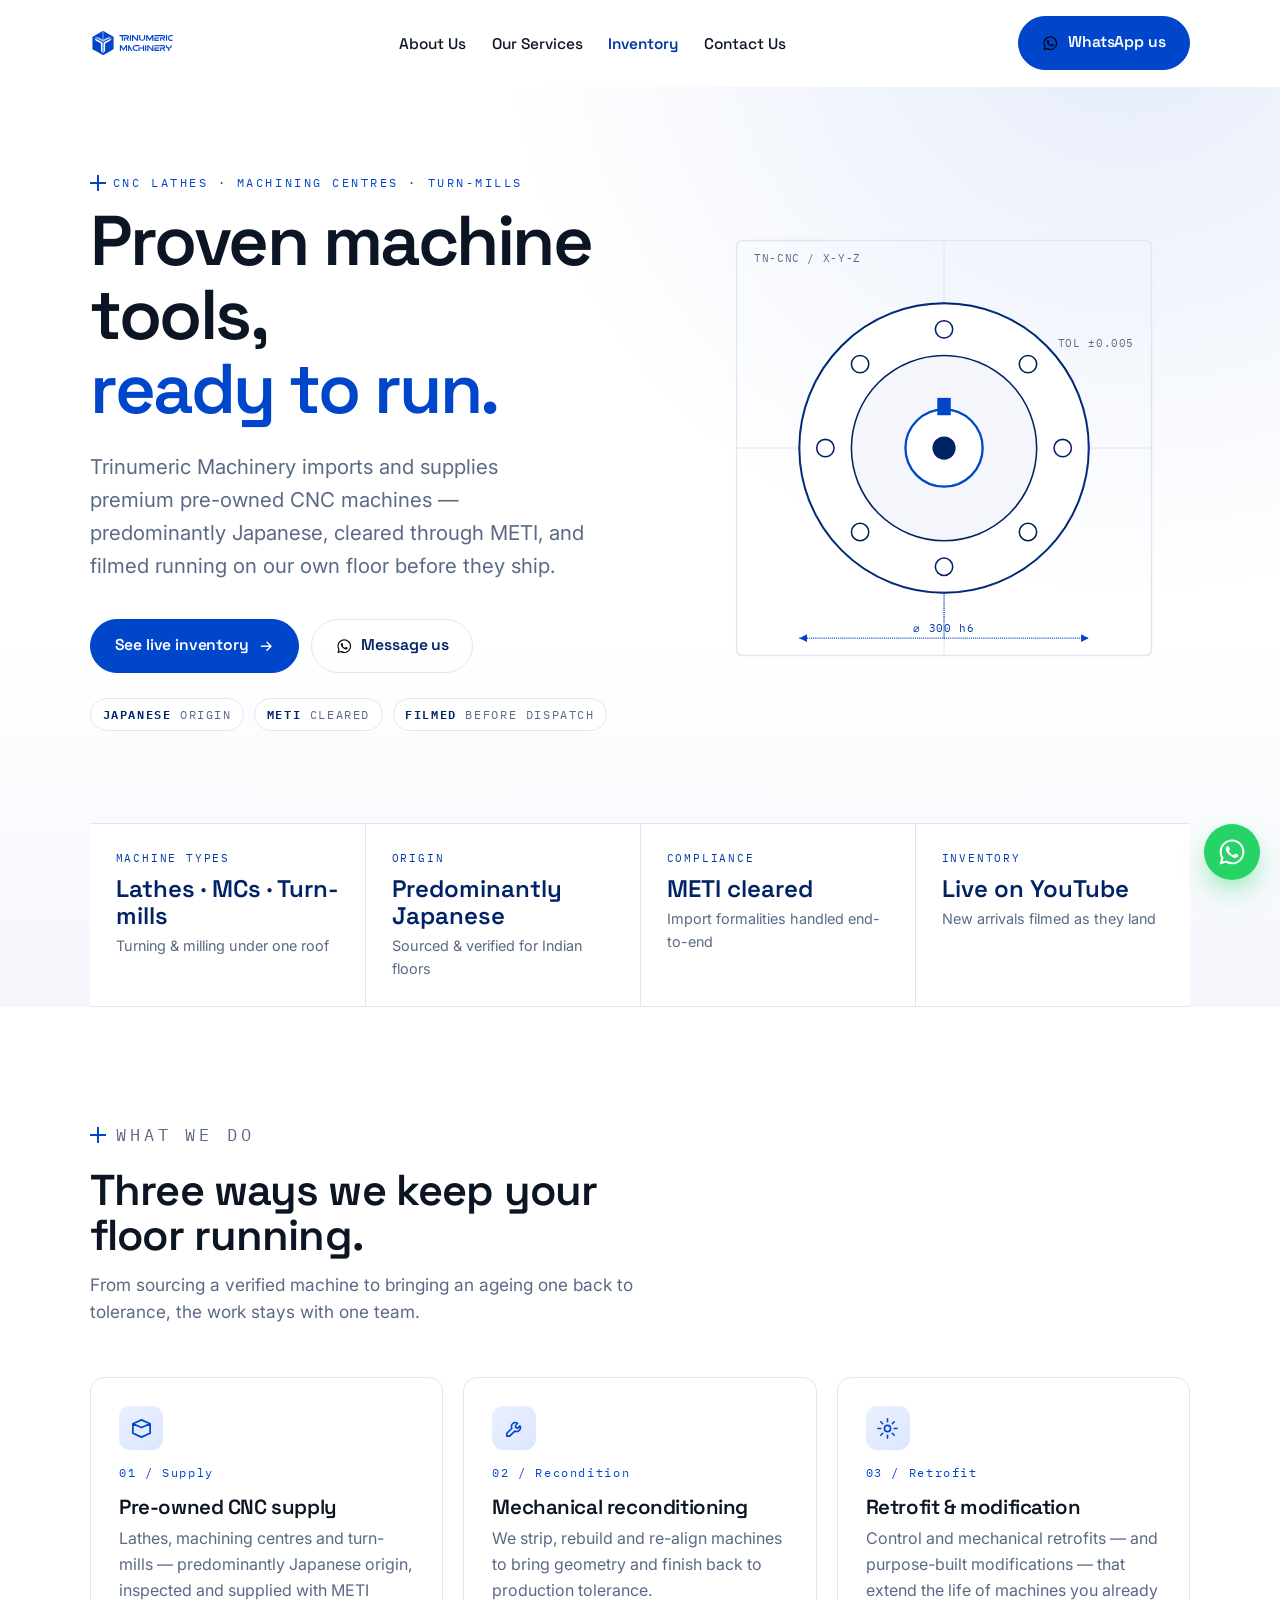
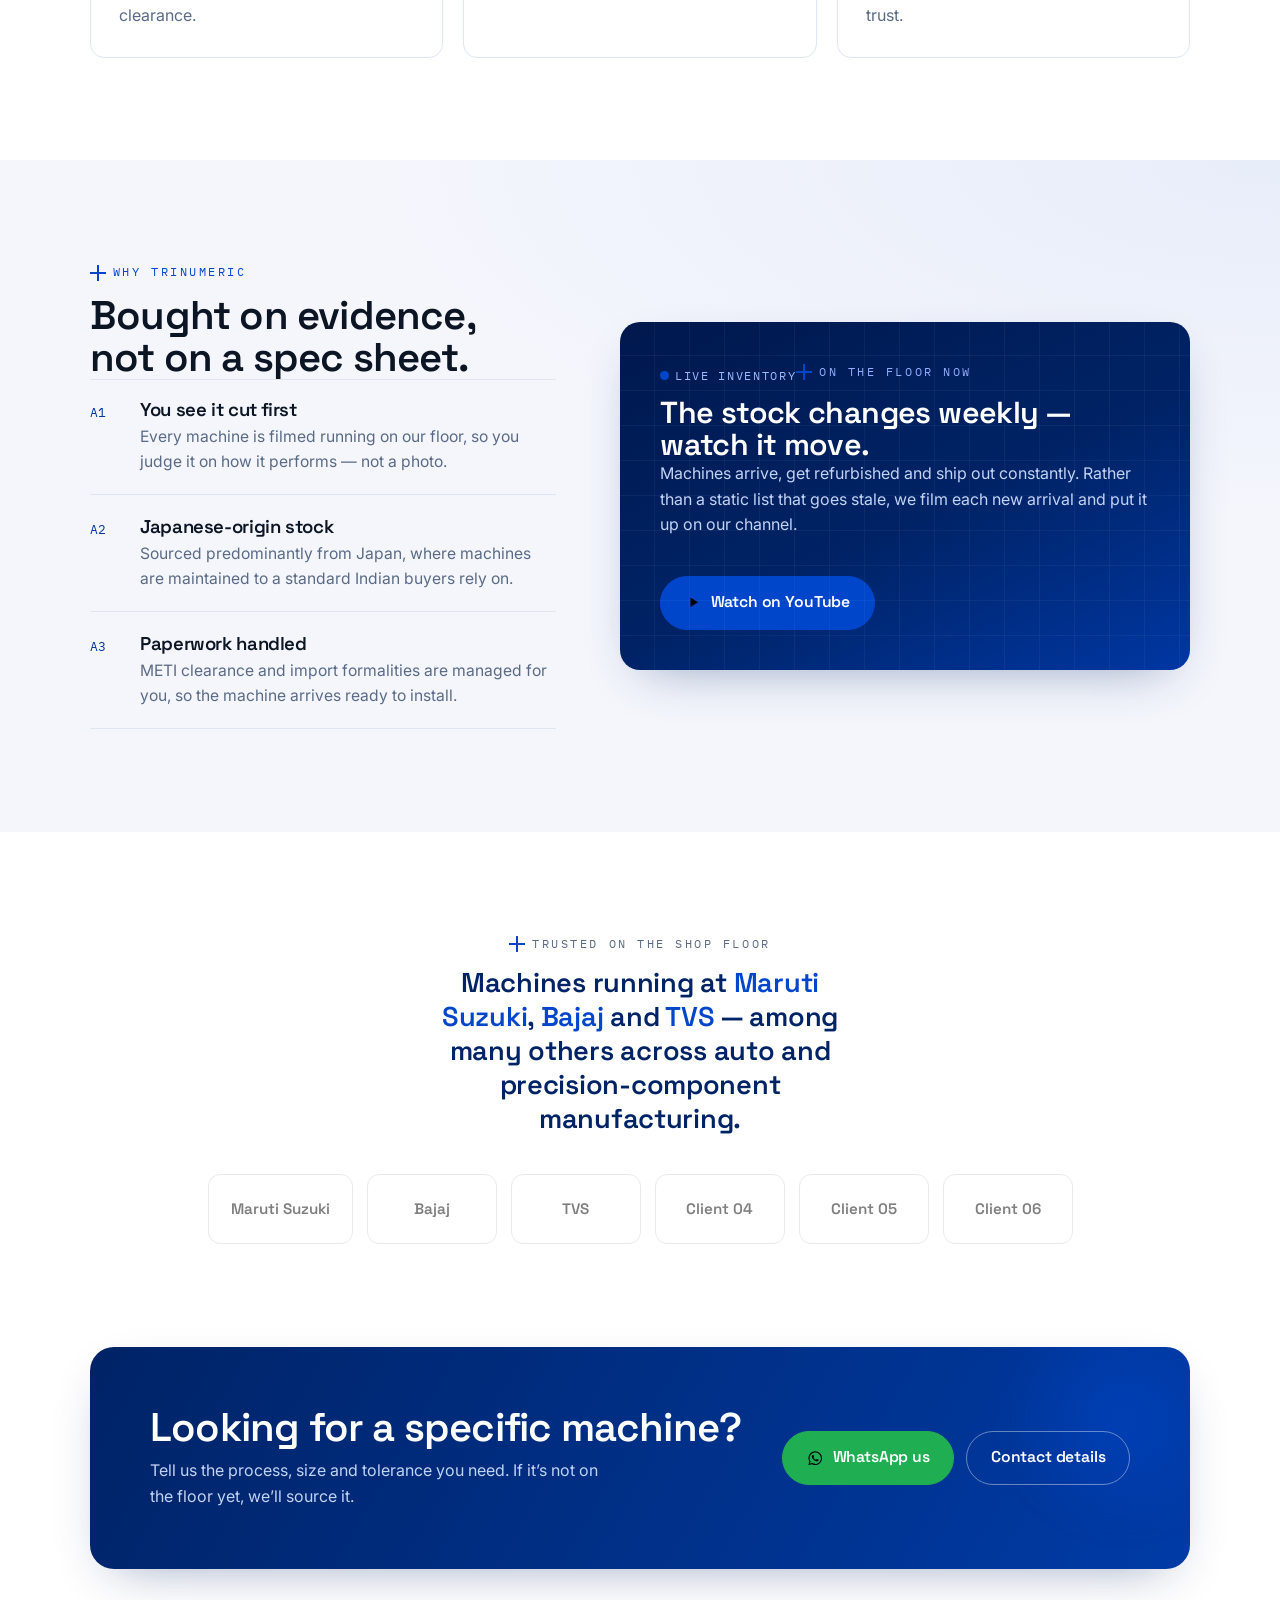
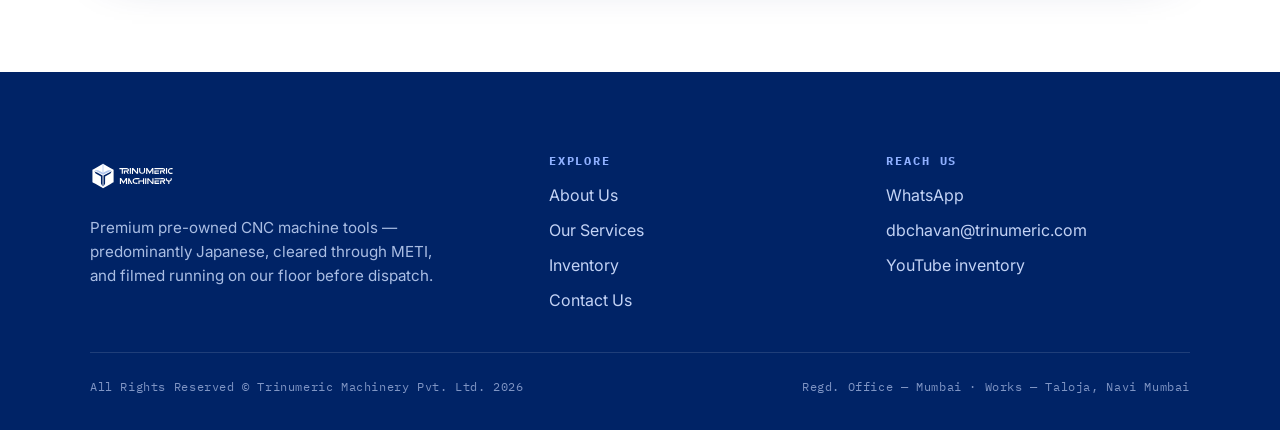
==== index.html @ ccecc2b8 "NEW" ====
<!DOCTYPE html><html lang="en"><head><meta charset="utf-8"><meta name="viewport" content="width=device-width,initial-scale=1"><title>Trinumeric Machinery — Premium Pre-Owned CNC Machines</title><meta name="description" content="Trinumeric Machinery imports and supplies premium pre-owned CNC lathes, machining centres and turn-mills, predominantly Japanese and METI-cleared."><link rel="preconnect" href="https://fonts.googleapis.com"><link rel="preconnect" href="https://fonts.gstatic.com" crossorigin><link href="https://fonts.googleapis.com/css2?family=Space+Grotesk:wght@400;500;600;700&family=Inter:wght@400;500;600&family=IBM+Plex+Mono:wght@400;500&display=swap" rel="stylesheet"><link rel="icon" type="image/png" sizes="32x32" href="images/favicon-32x32.png"><style>
:root{
  --navy:#002366; --blue:#0046CB; --blue-2:#2a6bff;
  --orange:#0046CB; --orange-ink:#0037a3;
  --ink:#0c1524; --steel:#5a6a86; --line:#dfe5f2;
  --paper:#f4f6fc; --paper-2:#eef2fb; --white:#ffffff;
  --shadow:0 18px 50px -24px rgba(0,35,102,.45);
  --shadow-sm:0 8px 24px -14px rgba(0,35,102,.4);
  --r:14px; --maxw:1180px;
  --mono:"IBM Plex Mono",ui-monospace,SFMono-Regular,Menlo,monospace;
  --disp:"Space Grotesk",system-ui,sans-serif;
  --body:"Inter",system-ui,-apple-system,Segoe UI,Roboto,sans-serif;
}
*{box-sizing:border-box}
html{scroll-behavior:smooth}
body{
  margin:0;font-family:var(--body);color:var(--ink);background:var(--white);
  line-height:1.6;-webkit-font-smoothing:antialiased;overflow-x:hidden;
}
a{color:var(--blue);text-decoration:none}
img{max-width:100%;display:block}
h1,h2,h3{font-family:var(--disp);font-weight:600;letter-spacing:-.02em;line-height:1.05;margin:0}
p{margin:0 0 1em}
.wrap{max-width:var(--maxw);margin:0 auto;padding:0 clamp(18px,4vw,40px)}
.section{padding:clamp(56px,8vw,104px) 0}
.section--paper{background:
   radial-gradient(120% 90% at 100% 0,rgba(0,70,203,.05),transparent 60%),var(--paper)}

/* ---- readout eyebrow ---- */
.eyebrow{
  font-family:var(--mono);font-size:.72rem;letter-spacing:.22em;text-transform:uppercase;
  color:var(--blue);display:inline-flex;align-items:center;gap:.6em;margin:0 0 1.1em
}
.eyebrow::before{
  content:"";width:16px;height:16px;flex:none;
  background:
    linear-gradient(var(--orange),var(--orange)) center/100% 2px no-repeat,
    linear-gradient(var(--orange),var(--orange)) center/2px 100% no-repeat;
  transform:rotate(0deg)
}
.eyebrow.gap{color:var(--steel)}

/* ---- buttons ---- */
.btn{
  --bg:var(--navy);--fg:#fff;
  font-family:var(--disp);font-weight:600;font-size:.98rem;letter-spacing:-.01em;
  display:inline-flex;align-items:center;gap:.6em;padding:.85em 1.5em;border-radius:999px;
  background:var(--bg);color:var(--fg);border:1.5px solid var(--bg);cursor:pointer;
  transition:transform .18s ease,background .18s ease,border-color .18s,color .18s,box-shadow .18s;
}
.btn svg{width:1.05em;height:1.05em}
.btn:hover{transform:translateY(-2px);background:var(--blue);border-color:var(--blue);box-shadow:var(--shadow-sm)}
.btn--orange{--bg:var(--orange)}
.btn--orange:hover{background:var(--orange-ink);border-color:var(--orange-ink)}
.btn--ghost{background:transparent;color:var(--navy);border-color:var(--line)}
.btn--ghost:hover{background:transparent;color:var(--blue);border-color:var(--blue);box-shadow:none}
.btn--wa{--bg:#1faf52}
.btn--wa:hover{background:#178e42;border-color:#178e42}

/* ---- top nav ---- */
.nav{position:sticky;top:0;z-index:60;background:rgba(255,255,255,.82);
  backdrop-filter:saturate(1.4) blur(12px);border-bottom:1px solid transparent;transition:border-color .2s,box-shadow .2s}
.nav.scrolled{border-color:var(--line);box-shadow:0 6px 24px -20px rgba(0,35,102,.6)}
.nav-inner{display:flex;align-items:center;justify-content:space-between;height:86px}
.brand{display:flex;align-items:center;gap:.6em;color:var(--navy)}
.brand img{height:48px;width:auto}
.brand-fallback{font-family:var(--disp);font-weight:700;font-size:1.6rem;letter-spacing:-.03em;color:var(--navy);display:flex;align-items:center;gap:.55em}
.brand-fallback b{color:var(--blue)}
.brand-fallback .tick{width:15px;height:15px;border:2.5px solid var(--orange);border-radius:3px;display:inline-block;transform:rotate(45deg)}
.nav-links{display:flex;align-items:center;gap:clamp(14px,2vw,30px);list-style:none;margin:0;padding:0}
.nav-links a{font-family:var(--disp);font-weight:500;font-size:.96rem;color:var(--ink);padding:.3em 0;position:relative}
.nav-links a::after{content:"";position:absolute;left:0;right:100%;bottom:-2px;height:2px;background:var(--blue);transition:right .22s ease}
.nav-links a:hover::after,.nav-links a.active::after{right:0}
.nav-links a.active{color:var(--blue)}
.nav-links a.inv{color:var(--orange-ink);font-weight:600}
.nav-links a.inv::after{background:var(--orange)}
.nav-links a.inv.active{color:var(--orange-ink)}
.nav-cta{margin-left:8px}
.nav-toggle{display:none;background:none;border:0;cursor:pointer;padding:8px;color:var(--navy)}
.nav-toggle svg{width:26px;height:26px}

/* mobile menu */
.mmenu{position:fixed;inset:0;z-index:70;background:linear-gradient(160deg,#00184d,#002366 60%,#001a52);
  color:#fff;display:flex;flex-direction:column;padding:26px clamp(20px,6vw,42px);
  transform:translateY(-100%);transition:transform .38s cubic-bezier(.5,0,.2,1);visibility:hidden}
.mmenu.open{transform:none;visibility:visible}
.mmenu-top{display:flex;justify-content:space-between;align-items:center}
.mmenu-close{background:none;border:0;color:#fff;cursor:pointer;padding:8px}
.mmenu-close svg{width:28px;height:28px}
.mmenu nav{display:flex;flex-direction:column;gap:6px;margin-top:8vh}
.mmenu nav a{font-family:var(--disp);font-weight:600;font-size:clamp(1.8rem,7vw,2.6rem);color:#fff;
  padding:.25em 0;border-bottom:1px solid rgba(255,255,255,.12);letter-spacing:-.02em}
.mmenu nav a.inv{color:#7fa6ff}
.mmenu-foot{margin-top:auto;font-family:var(--mono);font-size:.8rem;color:#9db0d8;letter-spacing:.04em}
.mmenu-foot a{color:#cfe0ff}

/* ---- hero ---- */
.hero{position:relative;background:
   radial-gradient(90% 120% at 88% -10%,rgba(0,70,203,.10),transparent 55%),
   linear-gradient(180deg,#fff, #fff 60%, var(--paper));overflow:hidden}
.hero-grid{display:grid;grid-template-columns:1.05fr .95fr;gap:clamp(28px,5vw,64px);
  align-items:center;padding:clamp(46px,7vw,86px) 0 clamp(52px,8vw,92px)}
.hero h1{font-size:clamp(2.5rem,6.2vw,4.4rem);letter-spacing:-.035em}
.hero h1 .hl{color:var(--blue);position:relative;white-space:nowrap}
.hero .lead{font-size:clamp(1.06rem,1.7vw,1.28rem);color:var(--steel);max-width:38ch;margin:1.2em 0 1.8em}
.hero-cta{display:flex;flex-wrap:wrap;gap:12px}
.hero-tags{margin-top:2.2em;display:flex;flex-wrap:wrap;gap:10px;font-family:var(--mono);
  font-size:.72rem;letter-spacing:.14em;text-transform:uppercase;color:var(--steel)}
.hero-tags span{border:1px solid var(--line);border-radius:999px;padding:.5em 1em;background:#fff}
.hero-tags b{color:var(--navy);font-weight:600}

/* engineered figure (signature) */
.figure{position:relative;aspect-ratio:1/1;max-width:520px;margin-inline:auto;width:100%}
.figure svg{width:100%;height:100%;overflow:visible}
.spin{transform-origin:255px 255px;animation:spin 26s linear infinite}
@keyframes spin{to{transform:rotate(360deg)}}
.draw{stroke-dasharray:1;stroke-dashoffset:1;animation:draw 1.3s ease forwards}
.draw.d2{animation-delay:.18s}.draw.d3{animation-delay:.34s}.draw.d4{animation-delay:.5s}
@keyframes draw{to{stroke-dashoffset:0}}
.callout{font-family:var(--mono);font-size:11px;fill:var(--steel);letter-spacing:.06em}
.callout--o{fill:var(--orange-ink)}
.fade-up{opacity:0;transform:translateY(14px);animation:fadeUp .7s ease forwards}
@keyframes fadeUp{to{opacity:1;transform:none}}

/* ---- spec strip ---- */
.specstrip{display:grid;grid-template-columns:repeat(4,1fr);border-top:1px solid var(--line);
  border-bottom:1px solid var(--line);background:#fff}
.spec{padding:26px clamp(14px,2vw,30px);border-left:1px solid var(--line)}
.spec:first-child{border-left:0}
.spec .k{font-family:var(--mono);font-size:.7rem;letter-spacing:.16em;text-transform:uppercase;color:var(--orange-ink)}
.spec .v{font-family:var(--disp);font-weight:600;font-size:clamp(1.15rem,2vw,1.5rem);color:var(--navy);margin-top:.35em;line-height:1.1}
.spec .n{color:var(--steel);font-size:.9rem;margin-top:.3em}

/* ---- section head ---- */
.shead{max-width:60ch;margin-bottom:clamp(30px,4vw,52px)}
.shead h2{font-size:clamp(1.8rem,3.6vw,2.7rem)}
.shead p{color:var(--steel);font-size:1.08rem;margin-top:.7em}
.shead--wide{max-width:72ch}

/* ---- cards (what we do) ---- */
.cards{display:grid;grid-template-columns:repeat(3,1fr);gap:20px}
.card{background:#fff;border:1px solid var(--line);border-radius:var(--r);padding:28px;position:relative;
  transition:transform .2s ease,box-shadow .2s ease,border-color .2s}
.card:hover{transform:translateY(-4px);box-shadow:var(--shadow);border-color:#cdd8ef}
.card .idx{font-family:var(--mono);font-size:.72rem;letter-spacing:.14em;color:var(--blue)}
.card h3{font-size:1.28rem;margin:.7em 0 .4em}
.card p{color:var(--steel);margin:0}
.card .ic{width:44px;height:44px;border-radius:11px;display:grid;place-items:center;
  background:linear-gradient(140deg,#eaf0ff,#dbe6ff);color:var(--blue);margin-bottom:14px}
.card .ic svg{width:23px;height:23px}

/* ---- why (split) ---- */
.split{display:grid;grid-template-columns:.9fr 1.1fr;gap:clamp(30px,5vw,68px);align-items:center}
.why{list-style:none;margin:0;padding:0;display:grid;gap:2px}
.why li{display:flex;gap:16px;padding:20px 0;border-bottom:1px solid var(--line)}
.why li:first-child{border-top:1px solid var(--line)}
.why .no{font-family:var(--mono);font-size:.8rem;color:var(--orange-ink);padding-top:3px;min-width:34px}
.why h3{font-size:1.16rem;margin-bottom:.25em}
.why p{color:var(--steel);margin:0;font-size:.98rem}
.panel{background:linear-gradient(155deg,#00184d,#002366 55%,#0037a3);color:#fff;border-radius:20px;
  padding:clamp(26px,4vw,40px);box-shadow:var(--shadow);position:relative;overflow:hidden}
.panel::after{content:"";position:absolute;inset:0;background:
  repeating-linear-gradient(0deg,transparent 0 34px,rgba(255,255,255,.045) 34px 35px),
  repeating-linear-gradient(90deg,transparent 0 34px,rgba(255,255,255,.045) 34px 35px);pointer-events:none}
.panel .eyebrow{color:#8fb0ff}
.panel h3{color:#fff;font-size:clamp(1.4rem,2.6vw,1.9rem);position:relative}
.panel p{color:#c3d3f5;position:relative}
.panel .live{display:inline-flex;align-items:center;gap:.5em;font-family:var(--mono);font-size:.74rem;
  letter-spacing:.14em;text-transform:uppercase;color:#9db8ff;margin-bottom:1em;position:relative}
.panel .dot{width:9px;height:9px;border-radius:50%;background:var(--orange);box-shadow:0 0 0 0 rgba(0,70,203,.6);animation:pulse 2s infinite}
@keyframes pulse{70%{box-shadow:0 0 0 10px rgba(0,70,203,0)}100%{box-shadow:0 0 0 0 rgba(0,70,203,0)}}

/* ---- clients ---- */
.clients{text-align:center}
.clients .named{font-family:var(--disp);font-weight:600;color:var(--navy);font-size:clamp(1.2rem,2.4vw,1.7rem);
  letter-spacing:-.01em;margin:0 auto 1.4em;max-width:24ch;line-height:1.25}
.clients .named u{text-decoration:none;color:var(--blue)}
.logos{display:flex;flex-wrap:wrap;gap:14px;justify-content:center;align-items:center}
.logos .lg{height:70px;min-width:130px;display:grid;place-items:center;padding:0 22px;background:#fff;
  border:1px solid var(--line);border-radius:12px;filter:grayscale(1);opacity:.85;transition:.2s}
.logos .lg:hover{filter:none;opacity:1;border-color:#cdd8ef}
.logos .lg img{max-height:40px;width:auto}
.logos .lg .txt{font-family:var(--disp);font-weight:600;color:var(--steel);font-size:.95rem}

/* ---- CTA band ---- */
.ctaband{background:linear-gradient(120deg,var(--navy),#003ba6);color:#fff;border-radius:24px;
  padding:clamp(34px,5vw,60px);display:grid;grid-template-columns:1.4fr auto;gap:28px;align-items:center;
  box-shadow:var(--shadow);position:relative;overflow:hidden}
.ctaband::before{content:"";position:absolute;right:-60px;top:-60px;width:260px;height:260px;border-radius:50%;
  background:radial-gradient(circle,rgba(0,70,203,.5),transparent 65%);filter:blur(10px)}
.ctaband h2{font-size:clamp(1.7rem,3.2vw,2.5rem);color:#fff;position:relative}
.ctaband p{color:#c3d3f5;margin:.6em 0 0;position:relative;max-width:46ch}
.ctaband .btns{display:flex;gap:12px;flex-wrap:wrap;position:relative}

/* ---- generic prose page ---- */
.pagehead{background:
  radial-gradient(90% 130% at 92% -20%,rgba(0,70,203,.10),transparent 55%),var(--white);
  border-bottom:1px solid var(--line)}
.pagehead .wrap{padding-top:clamp(40px,6vw,74px);padding-bottom:clamp(36px,5vw,60px)}
.pagehead h1{font-size:clamp(2.2rem,5vw,3.5rem);letter-spacing:-.035em}
.pagehead p{color:var(--steel);font-size:1.12rem;max-width:56ch;margin-top:.8em}
.prose{max-width:64ch;font-size:1.08rem;color:#243146}
.prose h2{font-size:clamp(1.5rem,3vw,2rem);margin:1.6em 0 .5em;color:var(--navy)}
.prose h2:first-child{margin-top:0}
.prose .hl{color:var(--blue);font-weight:600}
.prose ul{padding-left:0;list-style:none;margin:1em 0}
.prose ul li{position:relative;padding:.35em 0 .35em 1.9em;border-bottom:1px dashed var(--line)}
.prose ul li::before{content:"";position:absolute;left:0;top:.95em;width:12px;height:12px;
  border:2px solid var(--orange);border-radius:3px;transform:rotate(45deg)}

/* ---- customer chips ---- */
.chips{display:flex;flex-wrap:wrap;gap:10px;margin:1.4em 0}
.chip{font-family:var(--disp);font-weight:500;font-size:.98rem;color:var(--navy);background:var(--paper-2);
  border:1px solid var(--line);border-radius:999px;padding:.5em 1.1em}

/* ---- services ---- */
.svc{display:grid;grid-template-columns:repeat(3,1fr);gap:20px}
.svc .card h3{font-size:1.22rem}
.projects{display:grid;grid-template-columns:repeat(3,1fr);gap:22px}
.project{border:1px solid var(--line);border-radius:16px;overflow:hidden;background:#fff;
  transition:transform .2s,box-shadow .2s,border-color .2s;display:flex;flex-direction:column}
.project:hover{transform:translateY(-4px);box-shadow:var(--shadow);border-color:#cdd8ef}
.project .ph{aspect-ratio:4/3;background:var(--paper-2);position:relative;overflow:hidden}
.project .ph img{width:100%;height:100%;object-fit:cover}
.project .ph .fb{position:absolute;inset:0;display:flex;flex-direction:column;justify-content:space-between;
  padding:16px;background:
   repeating-linear-gradient(45deg,#eef2fb 0 12px,#e7edf9 12px 24px)}
.project .ph .fb .tag{font-family:var(--mono);font-size:.66rem;letter-spacing:.14em;text-transform:uppercase;color:var(--blue)}
.project .ph .fb .mk{align-self:flex-end;color:#9fb0d3}
.project .ph .fb .mk svg{width:40px;height:40px}
.project .meta{padding:18px 20px 22px;display:flex;flex-direction:column;gap:.4em;flex:1}
.project .cat{font-family:var(--mono);font-size:.68rem;letter-spacing:.14em;text-transform:uppercase;color:var(--orange-ink)}
.project h3{font-size:1.12rem;line-height:1.15}
.project p{color:var(--steel);font-size:.94rem;margin:0}
.project .soon{margin-top:auto;font-family:var(--mono);font-size:.68rem;letter-spacing:.1em;color:var(--steel);
  text-transform:uppercase;padding-top:.6em}

/* ---- inventory ---- */
.invhero{display:grid;grid-template-columns:1.1fr .9fr;gap:clamp(30px,5vw,60px);align-items:center}
.invlist{list-style:none;margin:1.4em 0 2em;padding:0;display:grid;gap:2px}
.invlist li{display:flex;gap:14px;align-items:flex-start;padding:14px 0;border-bottom:1px solid var(--line);
  font-size:1.05rem;color:#243146}
.invlist li:first-child{border-top:1px solid var(--line)}
.invlist .x{font-family:var(--mono);color:var(--blue);font-size:.82rem;padding-top:3px}
.ytcard{background:linear-gradient(155deg,#00184d,#002366);border-radius:20px;padding:clamp(26px,4vw,40px);
  color:#fff;box-shadow:var(--shadow);position:relative;overflow:hidden}
.ytcard::after{content:"";position:absolute;inset:0;background:
  repeating-linear-gradient(90deg,transparent 0 30px,rgba(255,255,255,.05) 30px 31px);pointer-events:none}
.ytcard .live{display:inline-flex;align-items:center;gap:.5em;font-family:var(--mono);font-size:.74rem;
  letter-spacing:.14em;text-transform:uppercase;color:#9db8ff;margin-bottom:1em;position:relative}
.ytcard h3{color:#fff;font-size:clamp(1.3rem,2.6vw,1.8rem);position:relative}
.ytcard p{color:#c3d3f5;position:relative}
.ytplay{width:64px;height:64px;border-radius:50%;background:var(--orange);display:grid;place-items:center;
  margin-bottom:18px;position:relative;box-shadow:0 10px 30px -10px rgba(0,70,203,.7)}
.ytplay svg{width:26px;height:26px;fill:#fff;margin-left:3px}

/* ---- contact ---- */
.contact-grid{display:grid;grid-template-columns:repeat(2,1fr);gap:22px}
.office{background:#fff;border:1px solid var(--line);border-radius:16px;padding:28px;position:relative;overflow:hidden}
.office .tag{font-family:var(--mono);font-size:.7rem;letter-spacing:.16em;text-transform:uppercase;color:var(--orange-ink)}
.office h3{font-size:1.3rem;margin:.5em 0 .4em;color:var(--navy)}
.office address{font-style:normal;color:var(--steel);line-height:1.6}
.reach{display:grid;grid-template-columns:repeat(3,1fr);gap:18px;margin-top:26px}
.reach a{display:flex;gap:14px;align-items:center;background:#fff;border:1px solid var(--line);border-radius:14px;
  padding:18px 20px;color:var(--navy);transition:.2s}
.reach a:hover{border-color:var(--blue);transform:translateY(-3px);box-shadow:var(--shadow-sm)}
.reach .ic{width:42px;height:42px;border-radius:11px;display:grid;place-items:center;background:var(--paper-2);color:var(--blue);flex:none}
.reach .ic svg{width:21px;height:21px}
.reach .k{font-family:var(--mono);font-size:.66rem;letter-spacing:.14em;text-transform:uppercase;color:var(--steel)}
.reach .v{font-family:var(--disp);font-weight:600;font-size:.98rem;word-break:break-word}

/* ---- footer ---- */
.foot{background:var(--navy);color:#c3d3f5;padding:clamp(48px,7vw,80px) 0 34px;position:relative}
.foot-grid{display:grid;grid-template-columns:1.4fr 1fr 1fr;gap:34px;padding-bottom:38px;border-bottom:1px solid rgba(255,255,255,.12)}
.foot .brand-fallback{color:#fff}.foot .brand-fallback b{color:#7fa6ff}
.foot h4{font-family:var(--mono);font-size:.72rem;letter-spacing:.16em;text-transform:uppercase;color:#8fb0ff;margin:0 0 1.1em}
.foot p{color:#a9bde3;font-size:.95rem;max-width:36ch}
.foot ul{list-style:none;margin:0;padding:0;display:grid;gap:.6em}
.foot ul a{color:#c3d3f5}.foot ul a:hover{color:#fff}
.foot-bottom{display:flex;justify-content:space-between;align-items:center;gap:16px;flex-wrap:wrap;padding-top:24px;
  font-family:var(--mono);font-size:.76rem;letter-spacing:.05em;color:#7f95c4}

/* ---- floats ---- */
.wa-float{position:fixed;right:20px;bottom:20px;z-index:55;width:56px;height:56px;border-radius:50%;
  background:#25d366;display:grid;place-items:center;box-shadow:0 12px 30px -8px rgba(37,211,102,.7);
  transition:transform .2s}
.wa-float:hover{transform:scale(1.08)}
.wa-float svg{width:30px;height:30px;fill:#fff}
.totop{position:fixed;right:20px;bottom:86px;z-index:55;width:46px;height:46px;border-radius:12px;
  background:var(--white);border:1px solid var(--line);display:grid;place-items:center;cursor:pointer;
  box-shadow:var(--shadow-sm);opacity:0;pointer-events:none;transform:translateY(8px);transition:.25s}
.totop.show{opacity:1;pointer-events:auto;transform:none}
.totop svg{width:20px;height:20px;stroke:var(--navy)}

/* ---- responsive ---- */
@media(max-width:900px){
  .hero-grid,.split,.invhero{grid-template-columns:1fr}
  .figure{order:-1;max-width:400px}
  .cards,.svc,.projects{grid-template-columns:repeat(2,1fr)}
  .specstrip{grid-template-columns:repeat(2,1fr)}
  .spec:nth-child(3){border-left:0}
  .spec:nth-child(-n+2){border-bottom:1px solid var(--line)}
  .ctaband,.contact-grid,.reach{grid-template-columns:1fr}
  .foot-grid{grid-template-columns:1fr 1fr}
}
@media(max-width:640px){
  .nav-links{display:none}.nav-cta{display:none}.nav-toggle{display:inline-flex}
  .cards,.svc,.projects{grid-template-columns:1fr}
  .foot-grid{grid-template-columns:1fr}
  .specstrip{grid-template-columns:1fr}
  .spec{border-left:0;border-bottom:1px solid var(--line)}
}
:focus-visible{outline:3px solid var(--blue-2);outline-offset:2px;border-radius:4px}
@media(prefers-reduced-motion:reduce){
  *{animation:none!important;transition:none!important;scroll-behavior:auto}
  .draw{stroke-dashoffset:0}.fade-up,.hero-grid *{opacity:1;transform:none}
}
</style></head><body><header class="nav" id="nav"><div class="wrap"><div class="nav-inner"><a class="brand" href="index.html" aria-label="Trinumeric Machinery — home"><img src="images/Blogo.svg" alt="Trinumeric Machinery" onerror="this.style.display='none';this.nextElementSibling.style.display='flex';"><span class="brand-fallback" style="display:none"><i class="tick"></i>TRI<b>NUMERIC</b></span></a><ul class="nav-links"><li><a href="about.html">About Us</a></li><li><a href="services.html">Our Services</a></li><li><a href="inventory.html" class="inv">Inventory</a></li><li><a href="contactus.html">Contact Us</a></li></ul><a class="btn btn--orange nav-cta" href="https://wa.me/message/BJNC2ULVYQSVL1" target="_blank" rel="noopener"><svg viewBox="0 0 24 24" aria-hidden="true"><path d="M19.05 4.91A9.82 9.82 0 0012.04 2C6.58 2 2.13 6.45 2.13 11.91c0 1.75.46 3.45 1.32 4.95L2 22l5.25-1.38a9.9 9.9 0 004.78 1.22h.01c5.46 0 9.9-4.45 9.9-9.91 0-2.65-1.03-5.14-2.9-7.02zM12.04 20.15c-1.48 0-2.93-.4-4.2-1.15l-.3-.18-3.12.82.83-3.04-.2-.31a8.2 8.2 0 01-1.26-4.38c0-4.54 3.7-8.24 8.25-8.24 2.2 0 4.27.86 5.82 2.42a8.18 8.18 0 012.41 5.83c0 4.54-3.7 8.4-8.06 8.4zm4.52-6.16c-.25-.12-1.47-.72-1.69-.81-.23-.08-.39-.12-.56.12-.16.25-.64.81-.79.98-.14.16-.29.18-.54.06-.25-.12-1.05-.39-1.99-1.23-.74-.66-1.23-1.47-1.38-1.72-.14-.25-.02-.38.11-.51.11-.11.25-.29.37-.43.13-.15.17-.25.25-.42.08-.16.04-.31-.02-.43-.06-.12-.56-1.34-.76-1.84-.2-.48-.4-.42-.56-.42l-.48-.01c-.16 0-.43.06-.66.31-.22.25-.86.85-.86 2.07 0 1.22.89 2.4 1.01 2.56.12.16 1.75 2.67 4.25 3.74.59.26 1.05.41 1.41.52.59.19 1.13.16 1.56.1.48-.07 1.47-.6 1.68-1.18.21-.58.21-1.07.14-1.18-.06-.11-.22-.17-.47-.29z"/></svg>WhatsApp us</a><button class="nav-toggle" aria-label="Open menu" onclick="openMenu()"><svg viewBox="0 0 24 24" aria-hidden="true"><path d="M3 6h18M3 12h18M3 18h18" fill="none" stroke="currentColor" stroke-width="2" stroke-linecap="round"/></svg></button></div></div></header><div class="mmenu" id="mmenu"><div class="mmenu-top"><a class="brand" href="index.html" aria-label="Trinumeric Machinery — home"><img src="images/logo_d.svg" alt="Trinumeric Machinery" onerror="this.style.display='none';this.nextElementSibling.style.display='flex';"><span class="brand-fallback" style="display:none"><i class="tick"></i>TRI<b>NUMERIC</b></span></a><button class="mmenu-close" aria-label="Close menu" onclick="closeMenu()"><svg viewBox="0 0 24 24" aria-hidden="true"><path d="M6 6l12 12M18 6L6 18" fill="none" stroke="currentColor" stroke-width="2" stroke-linecap="round"/></svg></button></div><nav><a href="about.html">About Us</a><a href="services.html">Our Services</a><a href="inventory.html" class="inv">Inventory</a><a href="contactus.html">Contact Us</a></nav><div class="mmenu-foot">TRINUMERIC MACHINERY PVT. LTD.<br><a href="https://wa.me/message/BJNC2ULVYQSVL1" target="_blank" rel="noopener">WhatsApp</a> · <a href="mailto:dbchavan@trinumeric.com">dbchavan@trinumeric.com</a></div></div><section class="hero"><div class="wrap"><div class="hero-grid"><div><p class="eyebrow fade-up">CNC Lathes · Machining Centres · Turn-Mills</p><h1 class="fade-up" style="animation-delay:.05s">Proven machine tools,<br><span class="hl">ready to run.</span></h1><p class="lead fade-up" style="animation-delay:.12s">Trinumeric Machinery imports and supplies premium pre-owned CNC machines &mdash; predominantly Japanese, cleared through METI, and filmed running on our own floor before they ship.</p><div class="hero-cta fade-up" style="animation-delay:.18s"><a class="btn btn--orange" href="inventory.html">See live inventory <svg viewBox="0 0 24 24" aria-hidden="true"><path d="M5 12h14M13 6l6 6-6 6" fill="none" stroke="currentColor" stroke-width="2" stroke-linecap="round" stroke-linejoin="round"/></svg></a><a class="btn btn--ghost" href="https://wa.me/message/BJNC2ULVYQSVL1" target="_blank" rel="noopener"><svg viewBox="0 0 24 24" aria-hidden="true"><path d="M19.05 4.91A9.82 9.82 0 0012.04 2C6.58 2 2.13 6.45 2.13 11.91c0 1.75.46 3.45 1.32 4.95L2 22l5.25-1.38a9.9 9.9 0 004.78 1.22h.01c5.46 0 9.9-4.45 9.9-9.91 0-2.65-1.03-5.14-2.9-7.02zM12.04 20.15c-1.48 0-2.93-.4-4.2-1.15l-.3-.18-3.12.82.83-3.04-.2-.31a8.2 8.2 0 01-1.26-4.38c0-4.54 3.7-8.24 8.25-8.24 2.2 0 4.27.86 5.82 2.42a8.18 8.18 0 012.41 5.83c0 4.54-3.7 8.4-8.06 8.4zm4.52-6.16c-.25-.12-1.47-.72-1.69-.81-.23-.08-.39-.12-.56.12-.16.25-.64.81-.79.98-.14.16-.29.18-.54.06-.25-.12-1.05-.39-1.99-1.23-.74-.66-1.23-1.47-1.38-1.72-.14-.25-.02-.38.11-.51.11-.11.25-.29.37-.43.13-.15.17-.25.25-.42.08-.16.04-.31-.02-.43-.06-.12-.56-1.34-.76-1.84-.2-.48-.4-.42-.56-.42l-.48-.01c-.16 0-.43.06-.66.31-.22.25-.86.85-.86 2.07 0 1.22.89 2.4 1.01 2.56.12.16 1.75 2.67 4.25 3.74.59.26 1.05.41 1.41.52.59.19 1.13.16 1.56.1.48-.07 1.47-.6 1.68-1.18.21-.58.21-1.07.14-1.18-.06-.11-.22-.17-.47-.29z"/></svg>Message us</a></div><div class="hero-tags fade-up" style="animation-delay:.24s"><span><b>Japanese</b>&nbsp;origin</span><span><b>METI</b>&nbsp;cleared</span><span><b>Filmed</b>&nbsp;before dispatch</span></div></div>
<div class="figure" aria-hidden="true">
<svg viewBox="0 0 510 510" xmlns="http://www.w3.org/2000/svg">
  <!-- outer coordinate frame -->
  <rect x="40" y="40" width="430" height="430" rx="6" fill="none" stroke="var(--line)" stroke-width="1.5" class="draw" pathLength="1"/>
  <!-- crosshair grid ticks -->
  <g stroke="var(--line)" stroke-width="1">
    <line x1="40" y1="255" x2="470" y2="255"/><line x1="255" y1="40" x2="255" y2="470"/>
  </g>
  <!-- rotating machined flange -->
  <g class="spin">
    <circle cx="255" cy="255" r="150" fill="#fff" stroke="var(--navy)" stroke-width="2" class="draw d2" pathLength="1"/>
    <circle cx="255" cy="255" r="150" fill="none" stroke="var(--blue)" stroke-width="2" stroke-dasharray="6 12" opacity=".5"/>
    <circle cx="255" cy="255" r="96" fill="var(--paper)" stroke="var(--navy)" stroke-width="1.6" class="draw d3" pathLength="1"/>
    <circle cx="255" cy="255" r="40" fill="#fff" stroke="var(--blue)" stroke-width="2.4"/>
    <circle cx="255" cy="255" r="12" fill="var(--navy)"/>
    <!-- bolt holes -->
    <g fill="#fff" stroke="var(--navy)" stroke-width="1.6">
      <circle cx="255" cy="132" r="9"/><circle cx="255" cy="378" r="9"/>
      <circle cx="132" cy="255" r="9"/><circle cx="378" cy="255" r="9"/>
      <circle cx="342" cy="168" r="9"/><circle cx="168" cy="342" r="9"/>
      <circle cx="342" cy="342" r="9"/><circle cx="168" cy="168" r="9"/>
    </g>
    <!-- keyway -->
    <rect x="248" y="203" width="14" height="18" fill="var(--orange)"/>
  </g>
  <!-- dimension line + tolerance callout -->
  <g class="draw d4" pathLength="1">
    <line x1="255" y1="405" x2="255" y2="452" stroke="var(--orange)" stroke-width="1.4"/>
    <line x1="105" y1="452" x2="405" y2="452" stroke="var(--orange)" stroke-width="1.4"/>
    <path d="M105 452l8-4v8zM405 452l-8-4v8z" fill="var(--orange)"/>
  </g>
  <text x="255" y="446" text-anchor="middle" class="callout callout--o">&#8960; 300 h6</text>
  <text x="452" y="150" text-anchor="end" class="callout">TOL &#177;0.005</text>
  <text x="58" y="62" class="callout">TN-CNC / X-Y-Z</text>
</svg>
</div>
</div></div><div class="wrap"><div class="specstrip"><div class="spec"><div class="k">Machine types</div><div class="v">Lathes · MCs · Turn-mills</div><div class="n">Turning &amp; milling under one roof</div></div><div class="spec"><div class="k">Origin</div><div class="v">Predominantly Japanese</div><div class="n">Sourced &amp; verified for Indian floors</div></div><div class="spec"><div class="k">Compliance</div><div class="v">METI cleared</div><div class="n">Import formalities handled end-to-end</div></div><div class="spec"><div class="k">Inventory</div><div class="v">Live on YouTube</div><div class="n">New arrivals filmed as they land</div></div></div></div></section><section class="section"><div class="wrap"><div class="shead"><p class="eyebrow">What we do</p><h2>Three ways we keep your floor running.</h2><p>From sourcing a verified machine to bringing an ageing one back to tolerance, the work stays with one team.</p></div><div class="cards"><article class="card"><div class="ic"><svg viewBox="0 0 24 24" aria-hidden="true"><path d="M3 7l9-4 9 4-9 4-9-4zm0 0v10l9 4 9-4V7" fill="none" stroke="currentColor" stroke-width="1.8" stroke-linejoin="round"/></svg></div><div class="idx">01 / Supply</div><h3>Pre-owned CNC supply</h3><p>Lathes, machining centres and turn-mills &mdash; predominantly Japanese origin, inspected and supplied with METI clearance.</p></article><article class="card"><div class="ic"><svg viewBox="0 0 24 24" aria-hidden="true"><path d="M14.7 6.3a4 4 0 00-5.4 5.4L4 17v3h3l5.3-5.3a4 4 0 005.4-5.4l-2.3 2.3-2-.5-.5-2 2.3-2.3z" fill="none" stroke="currentColor" stroke-width="1.7" stroke-linejoin="round"/></svg></div><div class="idx">02 / Recondition</div><h3>Mechanical reconditioning</h3><p>We strip, rebuild and re-align machines to bring geometry and finish back to production tolerance.</p></article><article class="card"><div class="ic"><svg viewBox="0 0 24 24" aria-hidden="true"><circle cx="12" cy="12" r="3.2" fill="none" stroke="currentColor" stroke-width="1.7"/><path d="M12 2v3M12 19v3M2 12h3M19 12h3M5 5l2 2M17 17l2 2M19 5l-2 2M7 17l-2 2" stroke="currentColor" stroke-width="1.7" stroke-linecap="round"/></svg></div><div class="idx">03 / Retrofit</div><h3>Retrofit &amp; modification</h3><p>Control and mechanical retrofits &mdash; and purpose-built modifications &mdash; that extend the life of machines you already trust.</p></article></div></div></section><section class="section section--paper"><div class="wrap"><div class="split"><div><p class="eyebrow">Why Trinumeric</p><h2 style="font-size:clamp(1.8rem,3.4vw,2.5rem)">Bought on evidence,<br>not on a spec sheet.</h2><ul class="why"><li><span class="no">A1</span><div><h3>You see it cut first</h3><p>Every machine is filmed running on our floor, so you judge it on how it performs &mdash; not a photo.</p></div></li><li><span class="no">A2</span><div><h3>Japanese-origin stock</h3><p>Sourced predominantly from Japan, where machines are maintained to a standard Indian buyers rely on.</p></div></li><li><span class="no">A3</span><div><h3>Paperwork handled</h3><p>METI clearance and import formalities are managed for you, so the machine arrives ready to install.</p></div></li></ul></div><div class="panel"><span class="live"><i class="dot"></i>Live inventory</span><p class="eyebrow">On the floor now</p><h3>The stock changes weekly &mdash; watch it move.</h3><p>Machines arrive, get refurbished and ship out constantly. Rather than a static list that goes stale, we film each new arrival and put it up on our channel.</p><a class="btn btn--orange" style="margin-top:1.4em" href="https://www.youtube.com/@TrinumericMachinery" target="_blank" rel="noopener"><svg viewBox="0 0 24 24" aria-hidden="true"><path d="M8 5v14l11-7z"/></svg>Watch on YouTube</a></div></div></div></section><section class="section"><div class="wrap clients"><p class="eyebrow gap" style="justify-content:center">Trusted on the shop floor</p><p class="named">Machines running at <u>Maruti Suzuki</u>, <u>Bajaj</u> and <u>TVS</u> &mdash; among many others across auto and precision-component manufacturing.</p><div class="logos"><div class="lg"><img src="images/logo1.png" alt="Client logo" onerror="this.style.display='none';this.nextElementSibling.style.display='grid';"><span class="txt" style="display:none">Maruti Suzuki</span></div><div class="lg"><img src="images/logo2.png" alt="Client logo" onerror="this.style.display='none';this.nextElementSibling.style.display='grid';"><span class="txt" style="display:none">Bajaj</span></div><div class="lg"><img src="images/logo3.png" alt="Client logo" onerror="this.style.display='none';this.nextElementSibling.style.display='grid';"><span class="txt" style="display:none">TVS</span></div><div class="lg"><img src="images/logo4.png" alt="Client logo" onerror="this.style.display='none';this.nextElementSibling.style.display='grid';"><span class="txt" style="display:none">Client 04</span></div><div class="lg"><img src="images/logo5.png" alt="Client logo" onerror="this.style.display='none';this.nextElementSibling.style.display='grid';"><span class="txt" style="display:none">Client 05</span></div><div class="lg"><img src="images/logo6.png" alt="Client logo" onerror="this.style.display='none';this.nextElementSibling.style.display='grid';"><span class="txt" style="display:none">Client 06</span></div></div></div></section><section class="section" style="padding-top:0"><div class="wrap"><div class="ctaband"><div><h2>Looking for a specific machine?</h2><p>Tell us the process, size and tolerance you need. If it&rsquo;s not on the floor yet, we&rsquo;ll source it.</p></div><div class="btns"><a class="btn btn--wa" href="https://wa.me/message/BJNC2ULVYQSVL1" target="_blank" rel="noopener"><svg viewBox="0 0 24 24" aria-hidden="true"><path d="M19.05 4.91A9.82 9.82 0 0012.04 2C6.58 2 2.13 6.45 2.13 11.91c0 1.75.46 3.45 1.32 4.95L2 22l5.25-1.38a9.9 9.9 0 004.78 1.22h.01c5.46 0 9.9-4.45 9.9-9.91 0-2.65-1.03-5.14-2.9-7.02zM12.04 20.15c-1.48 0-2.93-.4-4.2-1.15l-.3-.18-3.12.82.83-3.04-.2-.31a8.2 8.2 0 01-1.26-4.38c0-4.54 3.7-8.24 8.25-8.24 2.2 0 4.27.86 5.82 2.42a8.18 8.18 0 012.41 5.83c0 4.54-3.7 8.4-8.06 8.4zm4.52-6.16c-.25-.12-1.47-.72-1.69-.81-.23-.08-.39-.12-.56.12-.16.25-.64.81-.79.98-.14.16-.29.18-.54.06-.25-.12-1.05-.39-1.99-1.23-.74-.66-1.23-1.47-1.38-1.72-.14-.25-.02-.38.11-.51.11-.11.25-.29.37-.43.13-.15.17-.25.25-.42.08-.16.04-.31-.02-.43-.06-.12-.56-1.34-.76-1.84-.2-.48-.4-.42-.56-.42l-.48-.01c-.16 0-.43.06-.66.31-.22.25-.86.85-.86 2.07 0 1.22.89 2.4 1.01 2.56.12.16 1.75 2.67 4.25 3.74.59.26 1.05.41 1.41.52.59.19 1.13.16 1.56.1.48-.07 1.47-.6 1.68-1.18.21-.58.21-1.07.14-1.18-.06-.11-.22-.17-.47-.29z"/></svg>WhatsApp us</a><a class="btn btn--ghost" style="color:#fff;border-color:rgba(255,255,255,.4)" href="contactus.html">Contact details</a></div></div></div></section><footer class="foot"><div class="wrap"><div class="foot-grid"><div><a class="brand" style="margin-bottom:16px" href="index.html" aria-label="Trinumeric Machinery — home"><img src="images/logo_d.svg" alt="Trinumeric Machinery" onerror="this.style.display='none';this.nextElementSibling.style.display='flex';"><span class="brand-fallback" style="display:none"><i class="tick"></i>TRI<b>NUMERIC</b></span></a><p>Premium pre-owned CNC machine tools — predominantly Japanese, cleared through METI, and filmed running on our floor before dispatch.</p></div><div><h4>Explore</h4><ul><li><a href="about.html">About Us</a></li><li><a href="services.html">Our Services</a></li><li><a href="inventory.html">Inventory</a></li><li><a href="contactus.html">Contact Us</a></li></ul></div><div><h4>Reach us</h4><ul><li><a href="https://wa.me/message/BJNC2ULVYQSVL1" target="_blank" rel="noopener">WhatsApp</a></li><li><a href="mailto:dbchavan@trinumeric.com">dbchavan@trinumeric.com</a></li><li><a href="https://www.youtube.com/@TrinumericMachinery" target="_blank" rel="noopener">YouTube inventory</a></li></ul></div></div><div class="foot-bottom"><span>All Rights Reserved &copy; Trinumeric Machinery Pvt. Ltd. 2026</span><span>Regd. Office — Mumbai · Works — Taloja, Navi Mumbai</span></div></div></footer><a class="wa-float" href="https://wa.me/message/BJNC2ULVYQSVL1" target="_blank" rel="noopener" aria-label="Chat on WhatsApp"><svg viewBox="0 0 24 24" aria-hidden="true"><path d="M19.05 4.91A9.82 9.82 0 0012.04 2C6.58 2 2.13 6.45 2.13 11.91c0 1.75.46 3.45 1.32 4.95L2 22l5.25-1.38a9.9 9.9 0 004.78 1.22h.01c5.46 0 9.9-4.45 9.9-9.91 0-2.65-1.03-5.14-2.9-7.02zM12.04 20.15c-1.48 0-2.93-.4-4.2-1.15l-.3-.18-3.12.82.83-3.04-.2-.31a8.2 8.2 0 01-1.26-4.38c0-4.54 3.7-8.24 8.25-8.24 2.2 0 4.27.86 5.82 2.42a8.18 8.18 0 012.41 5.83c0 4.54-3.7 8.4-8.06 8.4zm4.52-6.16c-.25-.12-1.47-.72-1.69-.81-.23-.08-.39-.12-.56.12-.16.25-.64.81-.79.98-.14.16-.29.18-.54.06-.25-.12-1.05-.39-1.99-1.23-.74-.66-1.23-1.47-1.38-1.72-.14-.25-.02-.38.11-.51.11-.11.25-.29.37-.43.13-.15.17-.25.25-.42.08-.16.04-.31-.02-.43-.06-.12-.56-1.34-.76-1.84-.2-.48-.4-.42-.56-.42l-.48-.01c-.16 0-.43.06-.66.31-.22.25-.86.85-.86 2.07 0 1.22.89 2.4 1.01 2.56.12.16 1.75 2.67 4.25 3.74.59.26 1.05.41 1.41.52.59.19 1.13.16 1.56.1.48-.07 1.47-.6 1.68-1.18.21-.58.21-1.07.14-1.18-.06-.11-.22-.17-.47-.29z"/></svg></a><button class="totop" id="totop" aria-label="Back to top" onclick="top()"><svg viewBox="0 0 24 24" aria-hidden="true"><path d="M12 19V5M6 11l6-6 6 6" fill="none" stroke="currentColor" stroke-width="2" stroke-linecap="round" stroke-linejoin="round"/></svg></button><script>var n=document.getElementById("nav"),t=document.getElementById("totop");function sc(){var y=window.scrollY;n.classList.toggle("scrolled",y>8);t.classList.toggle("show",y>500);}window.addEventListener("scroll",sc);sc();function openMenu(){document.getElementById("mmenu").classList.add("open");document.body.style.overflow="hidden";}function closeMenu(){document.getElementById("mmenu").classList.remove("open");document.body.style.overflow="";}function top(){window.scrollTo({top:0,behavior:"smooth"});}document.querySelectorAll(".mmenu nav a").forEach(function(a){a.addEventListener("click",closeMenu);});</script></body></html>
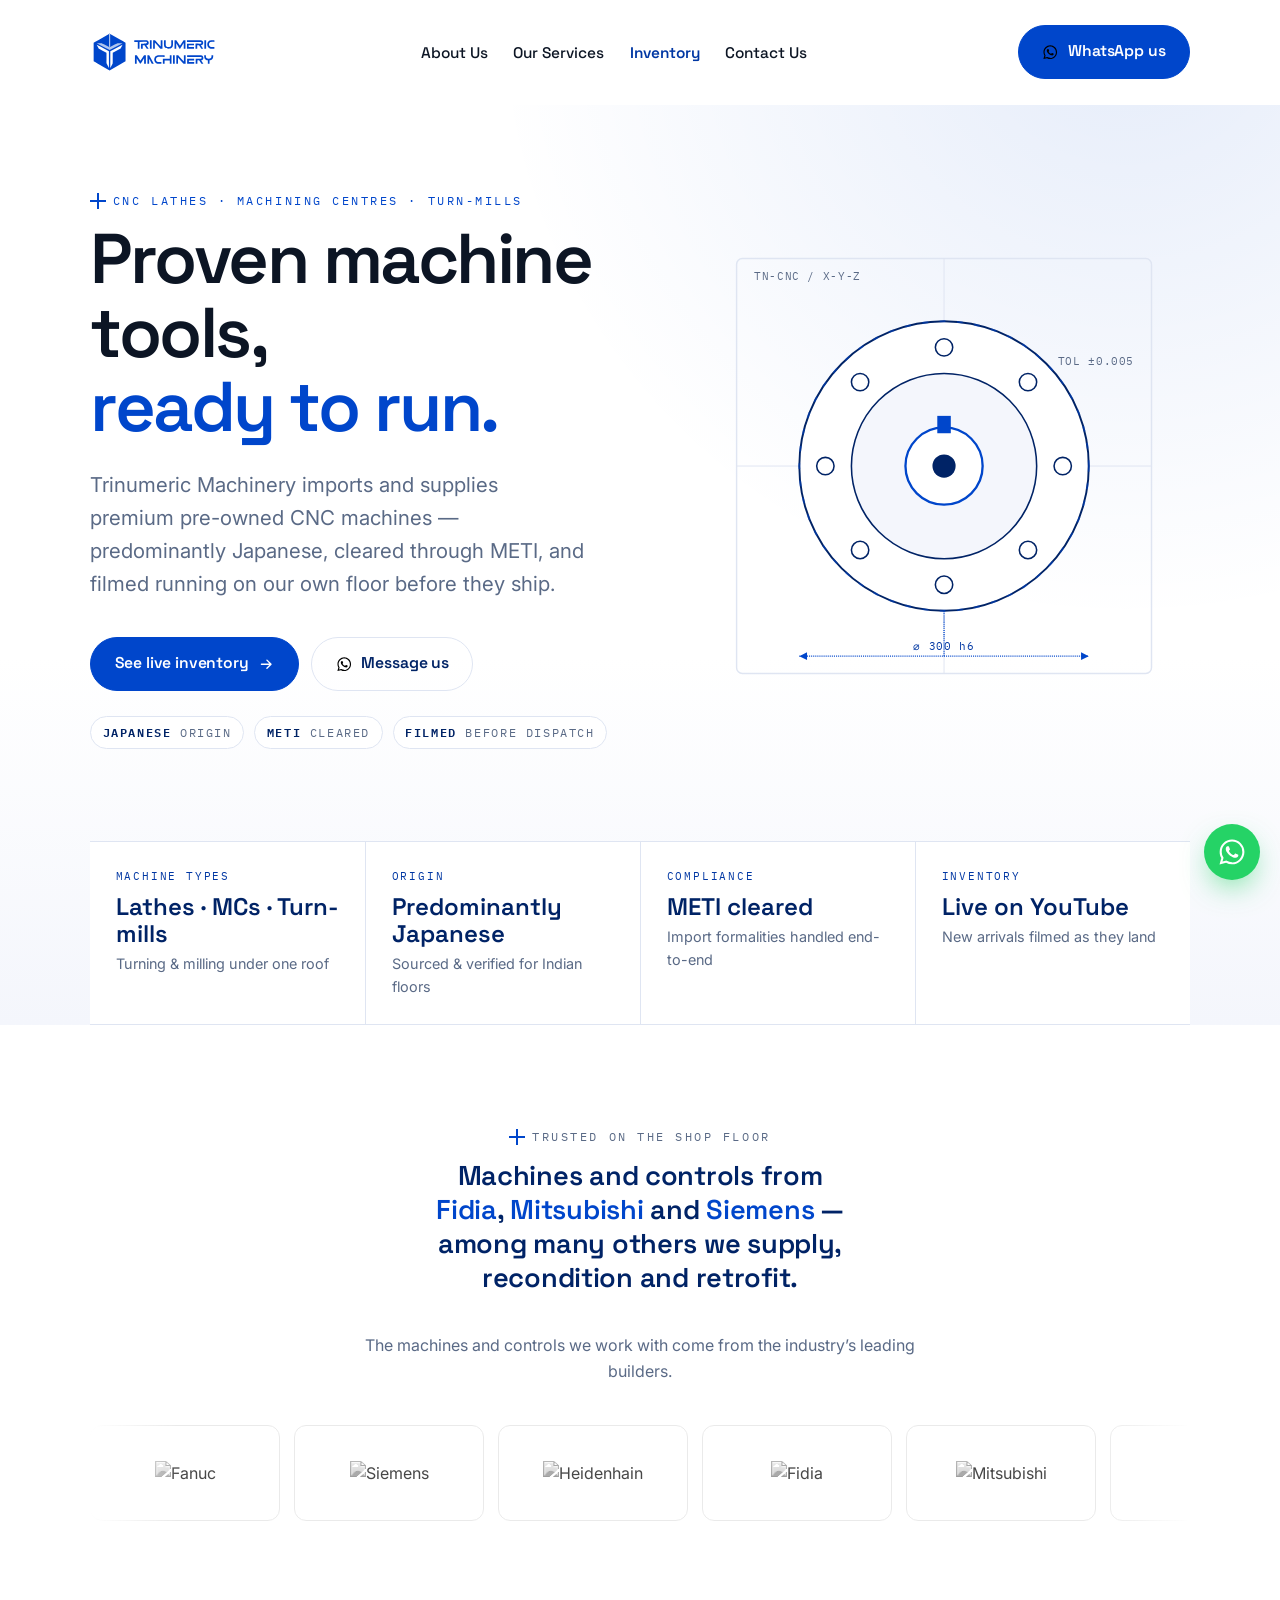
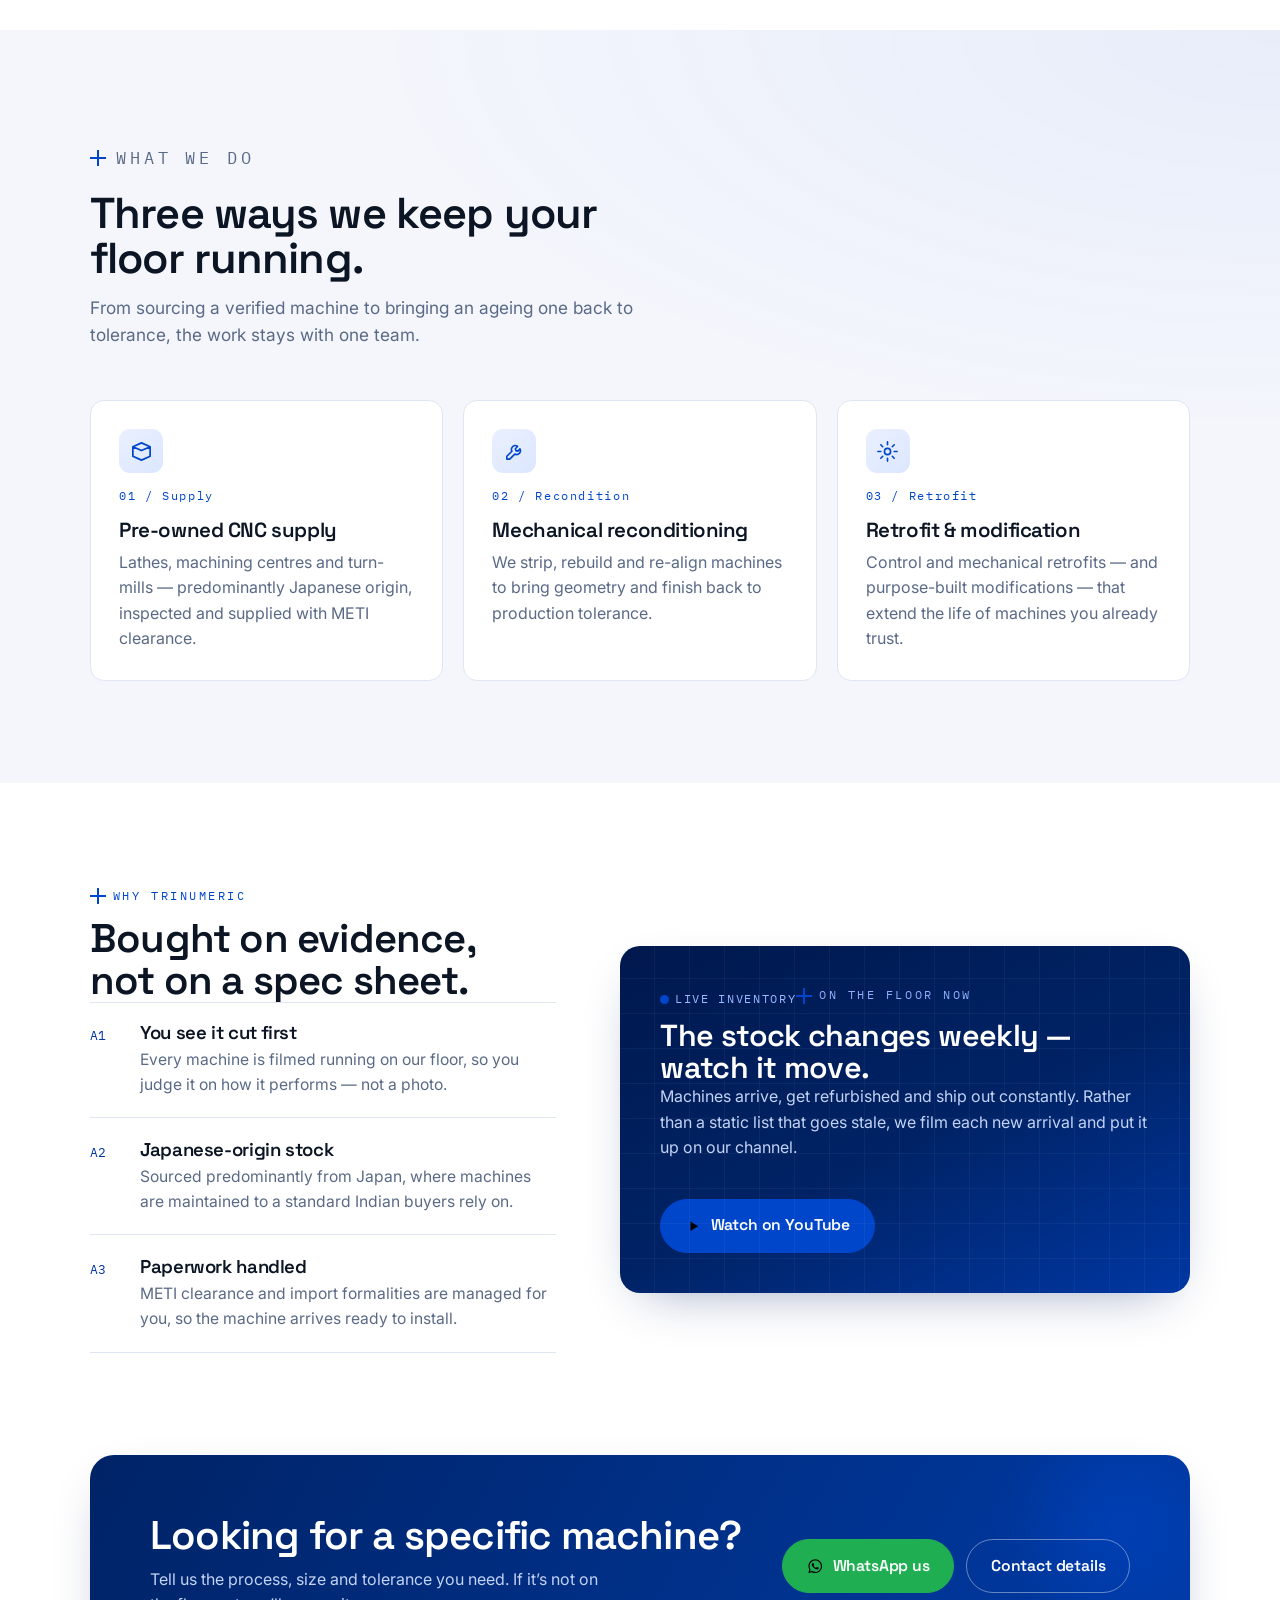
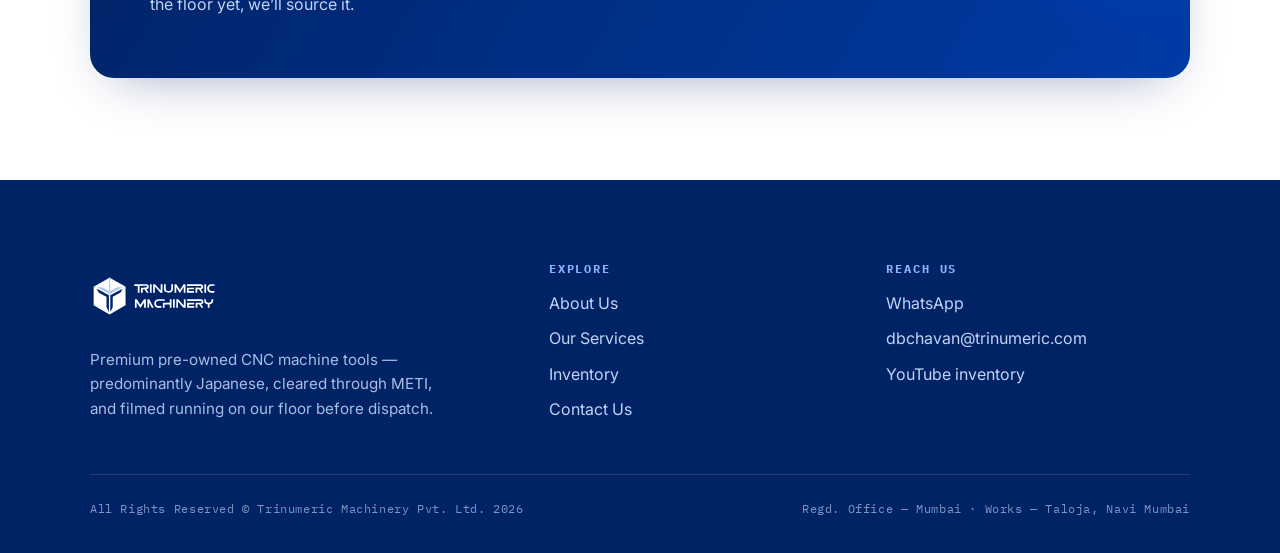
==== commit 362f46f3: "Add files via upload" ====
--- a/index.html
+++ b/index.html
@@ -61,9 +61,9 @@
 .nav{position:sticky;top:0;z-index:60;background:rgba(255,255,255,.82);
   backdrop-filter:saturate(1.4) blur(12px);border-bottom:1px solid transparent;transition:border-color .2s,box-shadow .2s}
 .nav.scrolled{border-color:var(--line);box-shadow:0 6px 24px -20px rgba(0,35,102,.6)}
-.nav-inner{display:flex;align-items:center;justify-content:space-between;height:86px}
+.nav-inner{display:flex;align-items:center;justify-content:space-between;height:104px}
 .brand{display:flex;align-items:center;gap:.6em;color:var(--navy)}
-.brand img{height:48px;width:auto}
+.brand img{height:72px;width:auto}
 .brand-fallback{font-family:var(--disp);font-weight:700;font-size:1.6rem;letter-spacing:-.03em;color:var(--navy);display:flex;align-items:center;gap:.55em}
 .brand-fallback b{color:var(--blue)}
 .brand-fallback .tick{width:15px;height:15px;border:2.5px solid var(--orange);border-radius:3px;display:inline-block;transform:rotate(45deg)}
@@ -191,6 +191,56 @@
 .ctaband h2{font-size:clamp(1.7rem,3.2vw,2.5rem);color:#fff;position:relative}
 .ctaband p{color:#c3d3f5;margin:.6em 0 0;position:relative;max-width:46ch}
 .ctaband .btns{display:flex;gap:12px;flex-wrap:wrap;position:relative}
+
+/* ---- auto-scroll logo marquee ---- */
+.marquee{position:relative;overflow:hidden;padding:6px 0;
+  -webkit-mask-image:linear-gradient(90deg,transparent,#000 8%,#000 92%,transparent);
+          mask-image:linear-gradient(90deg,transparent,#000 8%,#000 92%,transparent)}
+.marquee-track{display:flex;width:max-content;gap:14px;animation:marq 34s linear infinite}
+.marquee:hover .marquee-track{animation-play-state:paused}
+@keyframes marq{from{transform:translateX(0)}to{transform:translateX(-50%)}}
+.marquee .lg{height:96px;min-width:190px;display:grid;place-items:center;padding:0 26px;background:#fff;
+  border:1px solid var(--line);border-radius:12px;filter:grayscale(1);opacity:.78;transition:.25s;flex:none}
+.marquee .lg:hover{filter:none;opacity:1;border-color:#cdd8ef;box-shadow:var(--shadow-sm)}
+.marquee .lg img{max-height:46px;max-width:150px;width:auto;object-fit:contain}
+
+/* ---- video carousel ---- */
+.vcar{position:relative;margin-top:8px}
+.vtrack{display:flex;gap:20px;overflow-x:auto;scroll-snap-type:x mandatory;padding:6px 2px 18px;
+  scrollbar-width:thin;scroll-behavior:smooth}
+.vtrack::-webkit-scrollbar{height:6px}
+.vtrack::-webkit-scrollbar-thumb{background:#c9d5ef;border-radius:99px}
+.vcard{flex:0 0 clamp(260px,30vw,340px);scroll-snap-align:start;background:#fff;border:1px solid var(--line);
+  border-radius:16px;overflow:hidden;transition:transform .2s,box-shadow .2s,border-color .2s;display:block;color:inherit}
+.vcard:hover{transform:translateY(-4px);box-shadow:var(--shadow);border-color:#cdd8ef}
+.vthumb{position:relative;aspect-ratio:16/9;background:#0b1a3a;overflow:hidden}
+.vcard.short .vthumb{aspect-ratio:9/13}
+.vthumb img{width:100%;height:100%;object-fit:cover}
+.vthumb .pl{position:absolute;inset:0;display:grid;place-items:center;background:rgba(0,20,60,.18);transition:.2s}
+.vcard:hover .vthumb .pl{background:rgba(0,20,60,.32)}
+.vthumb .pl span{width:56px;height:56px;border-radius:50%;background:var(--blue);display:grid;place-items:center;
+  box-shadow:0 10px 30px -10px rgba(0,70,203,.8)}
+.vthumb .pl svg{width:22px;height:22px;fill:#fff;margin-left:3px}
+.vmeta{padding:16px 18px 20px}
+.vmeta .cat{font-family:var(--mono);font-size:.66rem;letter-spacing:.14em;text-transform:uppercase;color:var(--blue)}
+.vmeta h3{font-size:1.05rem;margin:.45em 0 0;line-height:1.2}
+.vnav{display:flex;gap:10px;justify-content:flex-end;margin-top:4px}
+.vnav button{width:42px;height:42px;border-radius:50%;border:1px solid var(--line);background:#fff;cursor:pointer;
+  display:grid;place-items:center;color:var(--navy);transition:.2s}
+.vnav button:hover{border-color:var(--blue);color:var(--blue);box-shadow:var(--shadow-sm)}
+.vnav svg{width:19px;height:19px}
+
+/* ---- about page media ---- */
+.amedia{border-radius:16px;overflow:hidden;border:1px solid var(--line);background:var(--paper-2);position:relative}
+.amedia img{width:100%;height:100%;object-fit:cover;display:block}
+.amedia .ph-fb{aspect-ratio:4/3;display:flex;flex-direction:column;justify-content:space-between;padding:16px;
+  background:repeating-linear-gradient(45deg,#eef2fb 0 12px,#e7edf9 12px 24px)}
+.amedia .ph-fb .tag{font-family:var(--mono);font-size:.66rem;letter-spacing:.14em;text-transform:uppercase;color:var(--blue)}
+.acap{color:var(--steel);font-size:.9rem;margin:.7em 0 0;text-align:center}
+.agrid3{display:grid;grid-template-columns:repeat(3,1fr);gap:20px}
+.agrid2{display:grid;grid-template-columns:repeat(2,1fr);gap:20px}
+@media(max-width:900px){.agrid3,.agrid2{grid-template-columns:1fr 1fr}}
+@media(max-width:640px){.agrid3,.agrid2{grid-template-columns:1fr}}
 
 /* ---- generic prose page ---- */
 .pagehead{background:
@@ -352,4 +402,4 @@
   <text x="58" y="62" class="callout">TN-CNC / X-Y-Z</text>
 </svg>
 </div>
-</div></div><div class="wrap"><div class="specstrip"><div class="spec"><div class="k">Machine types</div><div class="v">Lathes · MCs · Turn-mills</div><div class="n">Turning &amp; milling under one roof</div></div><div class="spec"><div class="k">Origin</div><div class="v">Predominantly Japanese</div><div class="n">Sourced &amp; verified for Indian floors</div></div><div class="spec"><div class="k">Compliance</div><div class="v">METI cleared</div><div class="n">Import formalities handled end-to-end</div></div><div class="spec"><div class="k">Inventory</div><div class="v">Live on YouTube</div><div class="n">New arrivals filmed as they land</div></div></div></div></section><section class="section"><div class="wrap"><div class="shead"><p class="eyebrow">What we do</p><h2>Three ways we keep your floor running.</h2><p>From sourcing a verified machine to bringing an ageing one back to tolerance, the work stays with one team.</p></div><div class="cards"><article class="card"><div class="ic"><svg viewBox="0 0 24 24" aria-hidden="true"><path d="M3 7l9-4 9 4-9 4-9-4zm0 0v10l9 4 9-4V7" fill="none" stroke="currentColor" stroke-width="1.8" stroke-linejoin="round"/></svg></div><div class="idx">01 / Supply</div><h3>Pre-owned CNC supply</h3><p>Lathes, machining centres and turn-mills &mdash; predominantly Japanese origin, inspected and supplied with METI clearance.</p></article><article class="card"><div class="ic"><svg viewBox="0 0 24 24" aria-hidden="true"><path d="M14.7 6.3a4 4 0 00-5.4 5.4L4 17v3h3l5.3-5.3a4 4 0 005.4-5.4l-2.3 2.3-2-.5-.5-2 2.3-2.3z" fill="none" stroke="currentColor" stroke-width="1.7" stroke-linejoin="round"/></svg></div><div class="idx">02 / Recondition</div><h3>Mechanical reconditioning</h3><p>We strip, rebuild and re-align machines to bring geometry and finish back to production tolerance.</p></article><article class="card"><div class="ic"><svg viewBox="0 0 24 24" aria-hidden="true"><circle cx="12" cy="12" r="3.2" fill="none" stroke="currentColor" stroke-width="1.7"/><path d="M12 2v3M12 19v3M2 12h3M19 12h3M5 5l2 2M17 17l2 2M19 5l-2 2M7 17l-2 2" stroke="currentColor" stroke-width="1.7" stroke-linecap="round"/></svg></div><div class="idx">03 / Retrofit</div><h3>Retrofit &amp; modification</h3><p>Control and mechanical retrofits &mdash; and purpose-built modifications &mdash; that extend the life of machines you already trust.</p></article></div></div></section><section class="section section--paper"><div class="wrap"><div class="split"><div><p class="eyebrow">Why Trinumeric</p><h2 style="font-size:clamp(1.8rem,3.4vw,2.5rem)">Bought on evidence,<br>not on a spec sheet.</h2><ul class="why"><li><span class="no">A1</span><div><h3>You see it cut first</h3><p>Every machine is filmed running on our floor, so you judge it on how it performs &mdash; not a photo.</p></div></li><li><span class="no">A2</span><div><h3>Japanese-origin stock</h3><p>Sourced predominantly from Japan, where machines are maintained to a standard Indian buyers rely on.</p></div></li><li><span class="no">A3</span><div><h3>Paperwork handled</h3><p>METI clearance and import formalities are managed for you, so the machine arrives ready to install.</p></div></li></ul></div><div class="panel"><span class="live"><i class="dot"></i>Live inventory</span><p class="eyebrow">On the floor now</p><h3>The stock changes weekly &mdash; watch it move.</h3><p>Machines arrive, get refurbished and ship out constantly. Rather than a static list that goes stale, we film each new arrival and put it up on our channel.</p><a class="btn btn--orange" style="margin-top:1.4em" href="https://www.youtube.com/@TrinumericMachinery" target="_blank" rel="noopener"><svg viewBox="0 0 24 24" aria-hidden="true"><path d="M8 5v14l11-7z"/></svg>Watch on YouTube</a></div></div></div></section><section class="section"><div class="wrap clients"><p class="eyebrow gap" style="justify-content:center">Trusted on the shop floor</p><p class="named">Machines running at <u>Maruti Suzuki</u>, <u>Bajaj</u> and <u>TVS</u> &mdash; among many others across auto and precision-component manufacturing.</p><div class="logos"><div class="lg"><img src="images/logo1.png" alt="Client logo" onerror="this.style.display='none';this.nextElementSibling.style.display='grid';"><span class="txt" style="display:none">Maruti Suzuki</span></div><div class="lg"><img src="images/logo2.png" alt="Client logo" onerror="this.style.display='none';this.nextElementSibling.style.display='grid';"><span class="txt" style="display:none">Bajaj</span></div><div class="lg"><img src="images/logo3.png" alt="Client logo" onerror="this.style.display='none';this.nextElementSibling.style.display='grid';"><span class="txt" style="display:none">TVS</span></div><div class="lg"><img src="images/logo4.png" alt="Client logo" onerror="this.style.display='none';this.nextElementSibling.style.display='grid';"><span class="txt" style="display:none">Client 04</span></div><div class="lg"><img src="images/logo5.png" alt="Client logo" onerror="this.style.display='none';this.nextElementSibling.style.display='grid';"><span class="txt" style="display:none">Client 05</span></div><div class="lg"><img src="images/logo6.png" alt="Client logo" onerror="this.style.display='none';this.nextElementSibling.style.display='grid';"><span class="txt" style="display:none">Client 06</span></div></div></div></section><section class="section" style="padding-top:0"><div class="wrap"><div class="ctaband"><div><h2>Looking for a specific machine?</h2><p>Tell us the process, size and tolerance you need. If it&rsquo;s not on the floor yet, we&rsquo;ll source it.</p></div><div class="btns"><a class="btn btn--wa" href="https://wa.me/message/BJNC2ULVYQSVL1" target="_blank" rel="noopener"><svg viewBox="0 0 24 24" aria-hidden="true"><path d="M19.05 4.91A9.82 9.82 0 0012.04 2C6.58 2 2.13 6.45 2.13 11.91c0 1.75.46 3.45 1.32 4.95L2 22l5.25-1.38a9.9 9.9 0 004.78 1.22h.01c5.46 0 9.9-4.45 9.9-9.91 0-2.65-1.03-5.14-2.9-7.02zM12.04 20.15c-1.48 0-2.93-.4-4.2-1.15l-.3-.18-3.12.82.83-3.04-.2-.31a8.2 8.2 0 01-1.26-4.38c0-4.54 3.7-8.24 8.25-8.24 2.2 0 4.27.86 5.82 2.42a8.18 8.18 0 012.41 5.83c0 4.54-3.7 8.4-8.06 8.4zm4.52-6.16c-.25-.12-1.47-.72-1.69-.81-.23-.08-.39-.12-.56.12-.16.25-.64.81-.79.98-.14.16-.29.18-.54.06-.25-.12-1.05-.39-1.99-1.23-.74-.66-1.23-1.47-1.38-1.72-.14-.25-.02-.38.11-.51.11-.11.25-.29.37-.43.13-.15.17-.25.25-.42.08-.16.04-.31-.02-.43-.06-.12-.56-1.34-.76-1.84-.2-.48-.4-.42-.56-.42l-.48-.01c-.16 0-.43.06-.66.31-.22.25-.86.85-.86 2.07 0 1.22.89 2.4 1.01 2.56.12.16 1.75 2.67 4.25 3.74.59.26 1.05.41 1.41.52.59.19 1.13.16 1.56.1.48-.07 1.47-.6 1.68-1.18.21-.58.21-1.07.14-1.18-.06-.11-.22-.17-.47-.29z"/></svg>WhatsApp us</a><a class="btn btn--ghost" style="color:#fff;border-color:rgba(255,255,255,.4)" href="contactus.html">Contact details</a></div></div></div></section><footer class="foot"><div class="wrap"><div class="foot-grid"><div><a class="brand" style="margin-bottom:16px" href="index.html" aria-label="Trinumeric Machinery — home"><img src="images/logo_d.svg" alt="Trinumeric Machinery" onerror="this.style.display='none';this.nextElementSibling.style.display='flex';"><span class="brand-fallback" style="display:none"><i class="tick"></i>TRI<b>NUMERIC</b></span></a><p>Premium pre-owned CNC machine tools — predominantly Japanese, cleared through METI, and filmed running on our floor before dispatch.</p></div><div><h4>Explore</h4><ul><li><a href="about.html">About Us</a></li><li><a href="services.html">Our Services</a></li><li><a href="inventory.html">Inventory</a></li><li><a href="contactus.html">Contact Us</a></li></ul></div><div><h4>Reach us</h4><ul><li><a href="https://wa.me/message/BJNC2ULVYQSVL1" target="_blank" rel="noopener">WhatsApp</a></li><li><a href="mailto:dbchavan@trinumeric.com">dbchavan@trinumeric.com</a></li><li><a href="https://www.youtube.com/@TrinumericMachinery" target="_blank" rel="noopener">YouTube inventory</a></li></ul></div></div><div class="foot-bottom"><span>All Rights Reserved &copy; Trinumeric Machinery Pvt. Ltd. 2026</span><span>Regd. Office — Mumbai · Works — Taloja, Navi Mumbai</span></div></div></footer><a class="wa-float" href="https://wa.me/message/BJNC2ULVYQSVL1" target="_blank" rel="noopener" aria-label="Chat on WhatsApp"><svg viewBox="0 0 24 24" aria-hidden="true"><path d="M19.05 4.91A9.82 9.82 0 0012.04 2C6.58 2 2.13 6.45 2.13 11.91c0 1.75.46 3.45 1.32 4.95L2 22l5.25-1.38a9.9 9.9 0 004.78 1.22h.01c5.46 0 9.9-4.45 9.9-9.91 0-2.65-1.03-5.14-2.9-7.02zM12.04 20.15c-1.48 0-2.93-.4-4.2-1.15l-.3-.18-3.12.82.83-3.04-.2-.31a8.2 8.2 0 01-1.26-4.38c0-4.54 3.7-8.24 8.25-8.24 2.2 0 4.27.86 5.82 2.42a8.18 8.18 0 012.41 5.83c0 4.54-3.7 8.4-8.06 8.4zm4.52-6.16c-.25-.12-1.47-.72-1.69-.81-.23-.08-.39-.12-.56.12-.16.25-.64.81-.79.98-.14.16-.29.18-.54.06-.25-.12-1.05-.39-1.99-1.23-.74-.66-1.23-1.47-1.38-1.72-.14-.25-.02-.38.11-.51.11-.11.25-.29.37-.43.13-.15.17-.25.25-.42.08-.16.04-.31-.02-.43-.06-.12-.56-1.34-.76-1.84-.2-.48-.4-.42-.56-.42l-.48-.01c-.16 0-.43.06-.66.31-.22.25-.86.85-.86 2.07 0 1.22.89 2.4 1.01 2.56.12.16 1.75 2.67 4.25 3.74.59.26 1.05.41 1.41.52.59.19 1.13.16 1.56.1.48-.07 1.47-.6 1.68-1.18.21-.58.21-1.07.14-1.18-.06-.11-.22-.17-.47-.29z"/></svg></a><button class="totop" id="totop" aria-label="Back to top" onclick="top()"><svg viewBox="0 0 24 24" aria-hidden="true"><path d="M12 19V5M6 11l6-6 6 6" fill="none" stroke="currentColor" stroke-width="2" stroke-linecap="round" stroke-linejoin="round"/></svg></button><script>var n=document.getElementById("nav"),t=document.getElementById("totop");function sc(){var y=window.scrollY;n.classList.toggle("scrolled",y>8);t.classList.toggle("show",y>500);}window.addEventListener("scroll",sc);sc();function openMenu(){document.getElementById("mmenu").classList.add("open");document.body.style.overflow="hidden";}function closeMenu(){document.getElementById("mmenu").classList.remove("open");document.body.style.overflow="";}function top(){window.scrollTo({top:0,behavior:"smooth"});}document.querySelectorAll(".mmenu nav a").forEach(function(a){a.addEventListener("click",closeMenu);});</script></body></html>+</div></div><div class="wrap"><div class="specstrip"><div class="spec"><div class="k">Machine types</div><div class="v">Lathes · MCs · Turn-mills</div><div class="n">Turning &amp; milling under one roof</div></div><div class="spec"><div class="k">Origin</div><div class="v">Predominantly Japanese</div><div class="n">Sourced &amp; verified for Indian floors</div></div><div class="spec"><div class="k">Compliance</div><div class="v">METI cleared</div><div class="n">Import formalities handled end-to-end</div></div><div class="spec"><div class="k">Inventory</div><div class="v">Live on YouTube</div><div class="n">New arrivals filmed as they land</div></div></div></div></section><section class="section"><div class="wrap clients"><p class="eyebrow gap" style="justify-content:center">Trusted on the shop floor</p><p class="named">Machines and controls from <u>Fidia</u>, <u>Mitsubishi</u> and <u>Siemens</u> &mdash; among many others we supply, recondition and retrofit.</p><p style="color:var(--steel);max-width:60ch;margin:0 auto 2.2em">The machines and controls we work with come from the industry&rsquo;s leading builders.</p><div class="marquee"><div class="marquee-track"><div class="lg"><img src="images/brand-fanuc.png" alt="Fanuc" loading="lazy"></div><div class="lg"><img src="images/brand-siemens.png" alt="Siemens" loading="lazy"></div><div class="lg"><img src="images/brand-heidenhain.png" alt="Heidenhain" loading="lazy"></div><div class="lg"><img src="images/brand-fidia.png" alt="Fidia" loading="lazy"></div><div class="lg"><img src="images/brand-mitsubishi.png" alt="Mitsubishi" loading="lazy"></div><div class="lg"><img src="images/brand-mazak.png" alt="Mazak" loading="lazy"></div><div class="lg"><img src="images/brand-makino.png" alt="Makino" loading="lazy"></div><div class="lg"><img src="images/brand-okuma.png" alt="Okuma" loading="lazy"></div><div class="lg"><img src="images/brand-fanuc.png" alt="Fanuc" loading="lazy"></div><div class="lg"><img src="images/brand-siemens.png" alt="Siemens" loading="lazy"></div><div class="lg"><img src="images/brand-heidenhain.png" alt="Heidenhain" loading="lazy"></div><div class="lg"><img src="images/brand-fidia.png" alt="Fidia" loading="lazy"></div><div class="lg"><img src="images/brand-mitsubishi.png" alt="Mitsubishi" loading="lazy"></div><div class="lg"><img src="images/brand-mazak.png" alt="Mazak" loading="lazy"></div><div class="lg"><img src="images/brand-makino.png" alt="Makino" loading="lazy"></div><div class="lg"><img src="images/brand-okuma.png" alt="Okuma" loading="lazy"></div></div></div></div></section><section class="section section--paper"><div class="wrap"><div class="shead"><p class="eyebrow">What we do</p><h2>Three ways we keep your floor running.</h2><p>From sourcing a verified machine to bringing an ageing one back to tolerance, the work stays with one team.</p></div><div class="cards"><article class="card"><div class="ic"><svg viewBox="0 0 24 24" aria-hidden="true"><path d="M3 7l9-4 9 4-9 4-9-4zm0 0v10l9 4 9-4V7" fill="none" stroke="currentColor" stroke-width="1.8" stroke-linejoin="round"/></svg></div><div class="idx">01 / Supply</div><h3>Pre-owned CNC supply</h3><p>Lathes, machining centres and turn-mills &mdash; predominantly Japanese origin, inspected and supplied with METI clearance.</p></article><article class="card"><div class="ic"><svg viewBox="0 0 24 24" aria-hidden="true"><path d="M14.7 6.3a4 4 0 00-5.4 5.4L4 17v3h3l5.3-5.3a4 4 0 005.4-5.4l-2.3 2.3-2-.5-.5-2 2.3-2.3z" fill="none" stroke="currentColor" stroke-width="1.7" stroke-linejoin="round"/></svg></div><div class="idx">02 / Recondition</div><h3>Mechanical reconditioning</h3><p>We strip, rebuild and re-align machines to bring geometry and finish back to production tolerance.</p></article><article class="card"><div class="ic"><svg viewBox="0 0 24 24" aria-hidden="true"><circle cx="12" cy="12" r="3.2" fill="none" stroke="currentColor" stroke-width="1.7"/><path d="M12 2v3M12 19v3M2 12h3M19 12h3M5 5l2 2M17 17l2 2M19 5l-2 2M7 17l-2 2" stroke="currentColor" stroke-width="1.7" stroke-linecap="round"/></svg></div><div class="idx">03 / Retrofit</div><h3>Retrofit &amp; modification</h3><p>Control and mechanical retrofits &mdash; and purpose-built modifications &mdash; that extend the life of machines you already trust.</p></article></div></div></section><section class="section"><div class="wrap"><div class="split"><div><p class="eyebrow">Why Trinumeric</p><h2 style="font-size:clamp(1.8rem,3.4vw,2.5rem)">Bought on evidence,<br>not on a spec sheet.</h2><ul class="why"><li><span class="no">A1</span><div><h3>You see it cut first</h3><p>Every machine is filmed running on our floor, so you judge it on how it performs &mdash; not a photo.</p></div></li><li><span class="no">A2</span><div><h3>Japanese-origin stock</h3><p>Sourced predominantly from Japan, where machines are maintained to a standard Indian buyers rely on.</p></div></li><li><span class="no">A3</span><div><h3>Paperwork handled</h3><p>METI clearance and import formalities are managed for you, so the machine arrives ready to install.</p></div></li></ul></div><div class="panel"><span class="live"><i class="dot"></i>Live inventory</span><p class="eyebrow">On the floor now</p><h3>The stock changes weekly &mdash; watch it move.</h3><p>Machines arrive, get refurbished and ship out constantly. Rather than a static list that goes stale, we film each new arrival and put it up on our channel.</p><a class="btn btn--orange" style="margin-top:1.4em" href="https://www.youtube.com/@TrinumericMachinery" target="_blank" rel="noopener"><svg viewBox="0 0 24 24" aria-hidden="true"><path d="M8 5v14l11-7z"/></svg>Watch on YouTube</a></div></div></div></section><section class="section" style="padding-top:0"><div class="wrap"><div class="ctaband"><div><h2>Looking for a specific machine?</h2><p>Tell us the process, size and tolerance you need. If it&rsquo;s not on the floor yet, we&rsquo;ll source it.</p></div><div class="btns"><a class="btn btn--wa" href="https://wa.me/message/BJNC2ULVYQSVL1" target="_blank" rel="noopener"><svg viewBox="0 0 24 24" aria-hidden="true"><path d="M19.05 4.91A9.82 9.82 0 0012.04 2C6.58 2 2.13 6.45 2.13 11.91c0 1.75.46 3.45 1.32 4.95L2 22l5.25-1.38a9.9 9.9 0 004.78 1.22h.01c5.46 0 9.9-4.45 9.9-9.91 0-2.65-1.03-5.14-2.9-7.02zM12.04 20.15c-1.48 0-2.93-.4-4.2-1.15l-.3-.18-3.12.82.83-3.04-.2-.31a8.2 8.2 0 01-1.26-4.38c0-4.54 3.7-8.24 8.25-8.24 2.2 0 4.27.86 5.82 2.42a8.18 8.18 0 012.41 5.83c0 4.54-3.7 8.4-8.06 8.4zm4.52-6.16c-.25-.12-1.47-.72-1.69-.81-.23-.08-.39-.12-.56.12-.16.25-.64.81-.79.98-.14.16-.29.18-.54.06-.25-.12-1.05-.39-1.99-1.23-.74-.66-1.23-1.47-1.38-1.72-.14-.25-.02-.38.11-.51.11-.11.25-.29.37-.43.13-.15.17-.25.25-.42.08-.16.04-.31-.02-.43-.06-.12-.56-1.34-.76-1.84-.2-.48-.4-.42-.56-.42l-.48-.01c-.16 0-.43.06-.66.31-.22.25-.86.85-.86 2.07 0 1.22.89 2.4 1.01 2.56.12.16 1.75 2.67 4.25 3.74.59.26 1.05.41 1.41.52.59.19 1.13.16 1.56.1.48-.07 1.47-.6 1.68-1.18.21-.58.21-1.07.14-1.18-.06-.11-.22-.17-.47-.29z"/></svg>WhatsApp us</a><a class="btn btn--ghost" style="color:#fff;border-color:rgba(255,255,255,.4)" href="contactus.html">Contact details</a></div></div></div></section><footer class="foot"><div class="wrap"><div class="foot-grid"><div><a class="brand" style="margin-bottom:16px" href="index.html" aria-label="Trinumeric Machinery — home"><img src="images/logo_d.svg" alt="Trinumeric Machinery" onerror="this.style.display='none';this.nextElementSibling.style.display='flex';"><span class="brand-fallback" style="display:none"><i class="tick"></i>TRI<b>NUMERIC</b></span></a><p>Premium pre-owned CNC machine tools — predominantly Japanese, cleared through METI, and filmed running on our floor before dispatch.</p></div><div><h4>Explore</h4><ul><li><a href="about.html">About Us</a></li><li><a href="services.html">Our Services</a></li><li><a href="inventory.html">Inventory</a></li><li><a href="contactus.html">Contact Us</a></li></ul></div><div><h4>Reach us</h4><ul><li><a href="https://wa.me/message/BJNC2ULVYQSVL1" target="_blank" rel="noopener">WhatsApp</a></li><li><a href="mailto:dbchavan@trinumeric.com">dbchavan@trinumeric.com</a></li><li><a href="https://www.youtube.com/@TrinumericMachinery" target="_blank" rel="noopener">YouTube inventory</a></li></ul></div></div><div class="foot-bottom"><span>All Rights Reserved &copy; Trinumeric Machinery Pvt. Ltd. 2026</span><span>Regd. Office — Mumbai · Works — Taloja, Navi Mumbai</span></div></div></footer><a class="wa-float" href="https://wa.me/message/BJNC2ULVYQSVL1" target="_blank" rel="noopener" aria-label="Chat on WhatsApp"><svg viewBox="0 0 24 24" aria-hidden="true"><path d="M19.05 4.91A9.82 9.82 0 0012.04 2C6.58 2 2.13 6.45 2.13 11.91c0 1.75.46 3.45 1.32 4.95L2 22l5.25-1.38a9.9 9.9 0 004.78 1.22h.01c5.46 0 9.9-4.45 9.9-9.91 0-2.65-1.03-5.14-2.9-7.02zM12.04 20.15c-1.48 0-2.93-.4-4.2-1.15l-.3-.18-3.12.82.83-3.04-.2-.31a8.2 8.2 0 01-1.26-4.38c0-4.54 3.7-8.24 8.25-8.24 2.2 0 4.27.86 5.82 2.42a8.18 8.18 0 012.41 5.83c0 4.54-3.7 8.4-8.06 8.4zm4.52-6.16c-.25-.12-1.47-.72-1.69-.81-.23-.08-.39-.12-.56.12-.16.25-.64.81-.79.98-.14.16-.29.18-.54.06-.25-.12-1.05-.39-1.99-1.23-.74-.66-1.23-1.47-1.38-1.72-.14-.25-.02-.38.11-.51.11-.11.25-.29.37-.43.13-.15.17-.25.25-.42.08-.16.04-.31-.02-.43-.06-.12-.56-1.34-.76-1.84-.2-.48-.4-.42-.56-.42l-.48-.01c-.16 0-.43.06-.66.31-.22.25-.86.85-.86 2.07 0 1.22.89 2.4 1.01 2.56.12.16 1.75 2.67 4.25 3.74.59.26 1.05.41 1.41.52.59.19 1.13.16 1.56.1.48-.07 1.47-.6 1.68-1.18.21-.58.21-1.07.14-1.18-.06-.11-.22-.17-.47-.29z"/></svg></a><button class="totop" id="totop" aria-label="Back to top" onclick="top()"><svg viewBox="0 0 24 24" aria-hidden="true"><path d="M12 19V5M6 11l6-6 6 6" fill="none" stroke="currentColor" stroke-width="2" stroke-linecap="round" stroke-linejoin="round"/></svg></button><script>var n=document.getElementById("nav"),t=document.getElementById("totop");function sc(){var y=window.scrollY;n.classList.toggle("scrolled",y>8);t.classList.toggle("show",y>500);}window.addEventListener("scroll",sc);sc();function openMenu(){document.getElementById("mmenu").classList.add("open");document.body.style.overflow="hidden";}function closeMenu(){document.getElementById("mmenu").classList.remove("open");document.body.style.overflow="";}function top(){window.scrollTo({top:0,behavior:"smooth"});}document.querySelectorAll(".mmenu nav a").forEach(function(a){a.addEventListener("click",closeMenu);});</script></body></html>
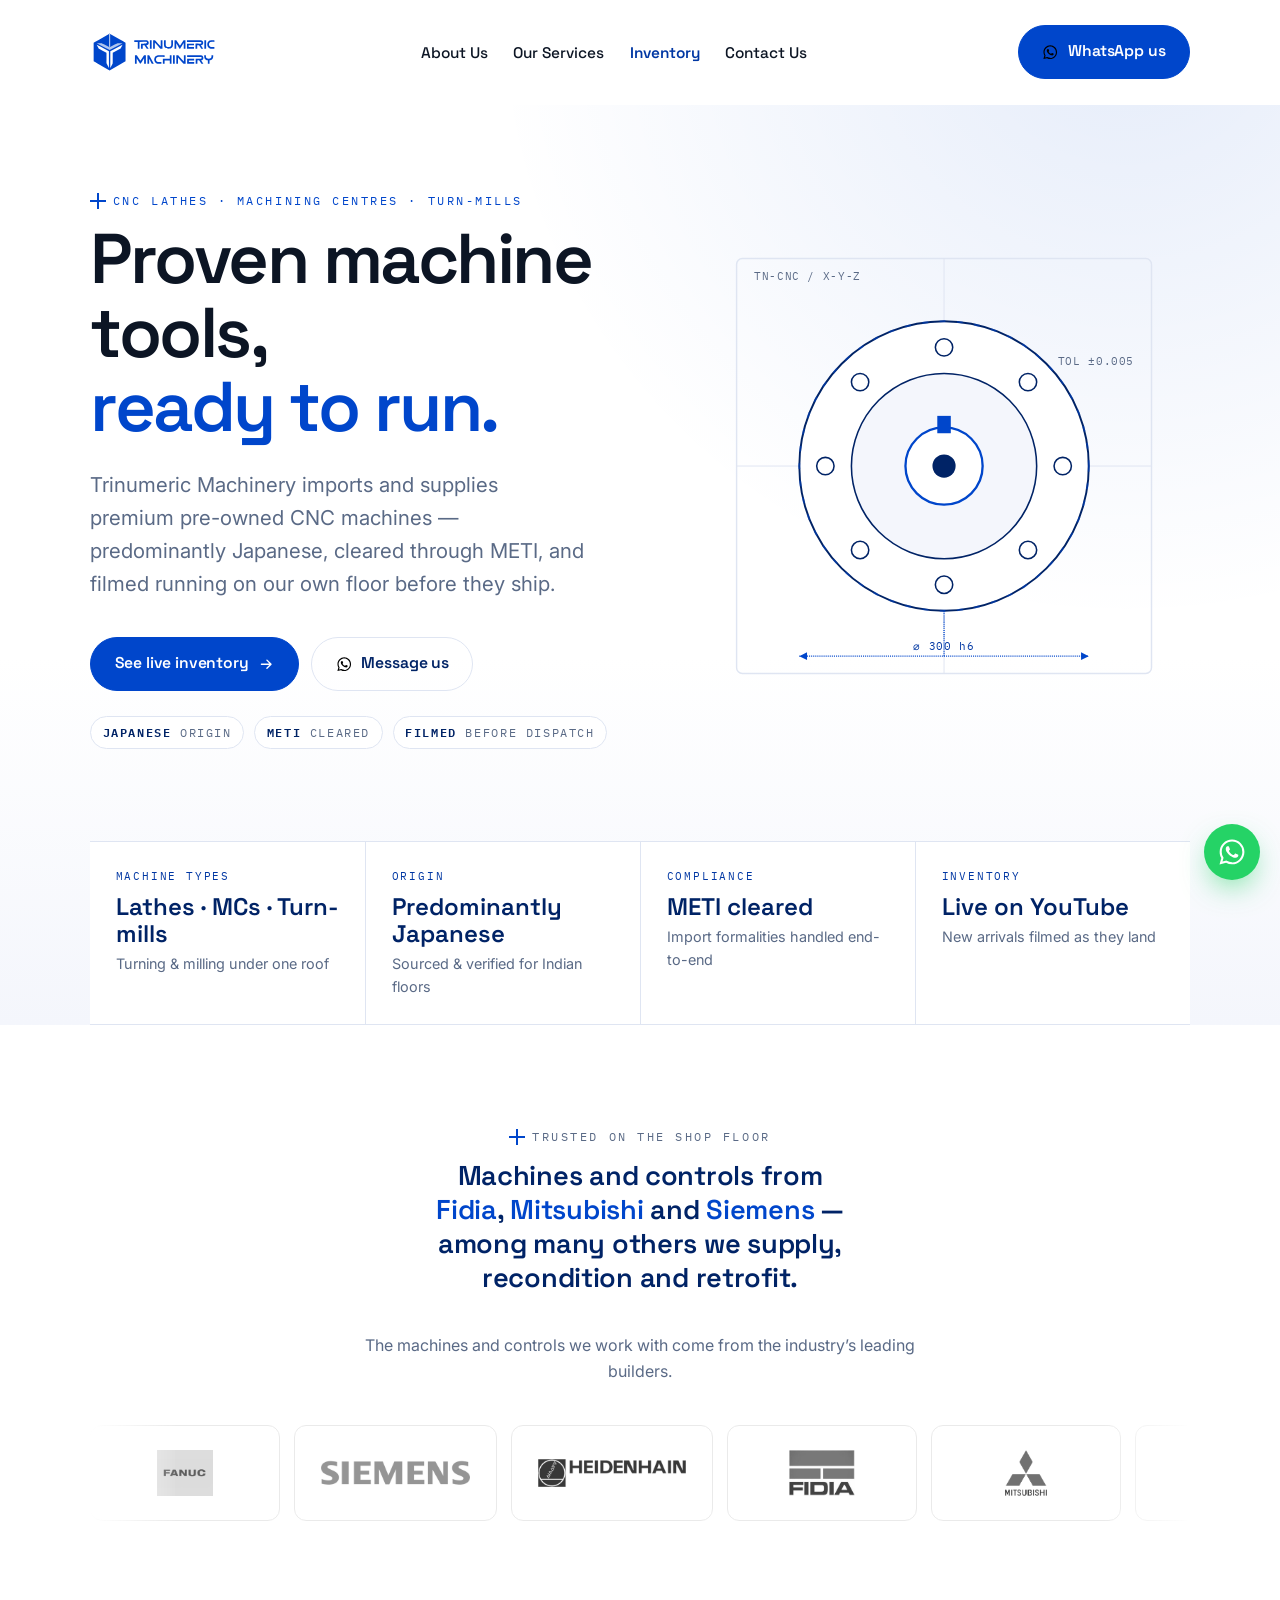
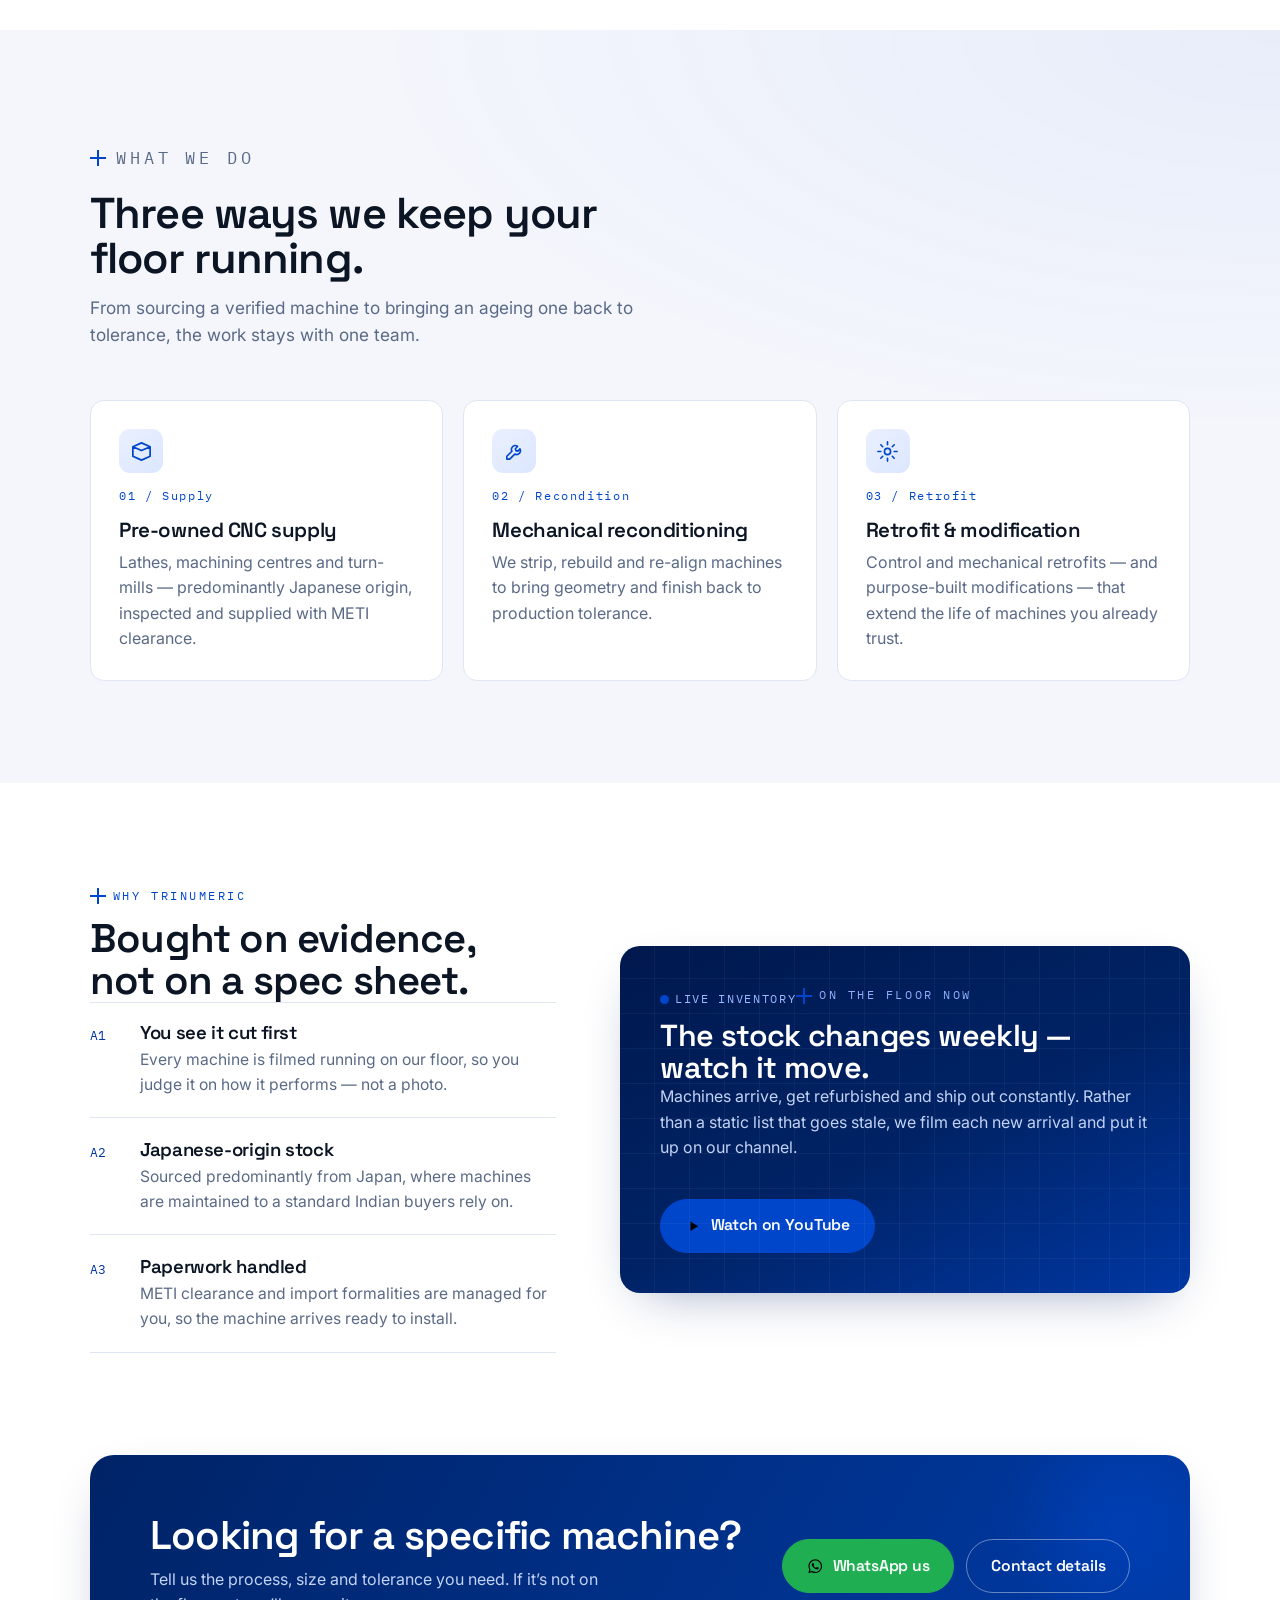
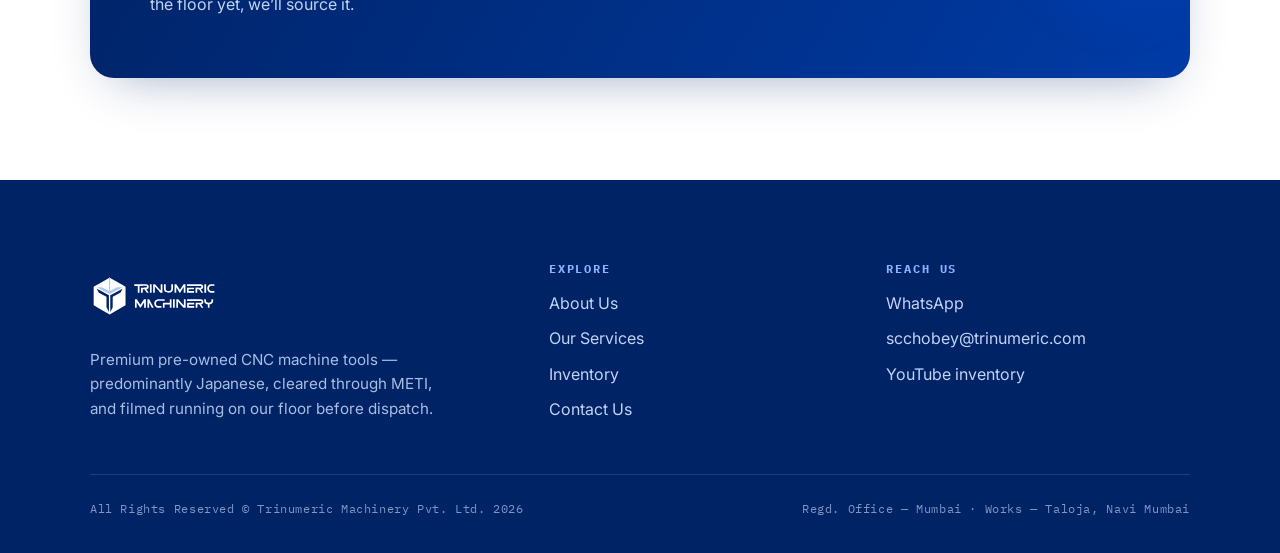
==== commit 63c8f57c: "Add files via upload" ====
--- a/index.html
+++ b/index.html
@@ -1,4 +1,4 @@
-<!DOCTYPE html><html lang="en"><head><meta charset="utf-8"><meta name="viewport" content="width=device-width,initial-scale=1"><title>Trinumeric Machinery — Premium Pre-Owned CNC Machines</title><meta name="description" content="Trinumeric Machinery imports and supplies premium pre-owned CNC lathes, machining centres and turn-mills, predominantly Japanese and METI-cleared."><link rel="preconnect" href="https://fonts.googleapis.com"><link rel="preconnect" href="https://fonts.gstatic.com" crossorigin><link href="https://fonts.googleapis.com/css2?family=Space+Grotesk:wght@400;500;600;700&family=Inter:wght@400;500;600&family=IBM+Plex+Mono:wght@400;500&display=swap" rel="stylesheet"><link rel="icon" type="image/png" sizes="32x32" href="images/favicon-32x32.png"><style>
+<!DOCTYPE html><html lang="en"><head><meta charset="utf-8"><meta name="viewport" content="width=device-width,initial-scale=1"><title>Trinumeric Machinery — Premium Pre-Owned CNC Machines</title><meta name="description" content="Trinumeric Machinery imports and supplies premium pre-owned CNC lathes, machining centres and turn-mills, predominantly Japanese and METI-cleared."><link rel="preconnect" href="https://fonts.googleapis.com"><link rel="preconnect" href="https://fonts.gstatic.com" crossorigin><link href="https://fonts.googleapis.com/css2?family=Space+Grotesk:wght@400;500;600;700&family=Inter:wght@400;500;600&family=IBM+Plex+Mono:wght@400;500&display=swap" rel="stylesheet"><link rel="icon" type="image/png" href="images/favicon-96x96.png" sizes="96x96"><link rel="icon" type="image/svg+xml" href="images/favicon.svg"><link rel="shortcut icon" href="images/favicon.ico"><link rel="apple-touch-icon" sizes="180x180" href="images/apple-touch-icon.png"><meta name="apple-mobile-web-app-title" content="Trinumeric"><link rel="manifest" href="site.webmanifest"><meta name="theme-color" content="#002366"><style>
 :root{
   --navy:#002366; --blue:#0046CB; --blue-2:#2a6bff;
   --orange:#0046CB; --orange-ink:#0037a3;
@@ -237,6 +237,8 @@
   background:repeating-linear-gradient(45deg,#eef2fb 0 12px,#e7edf9 12px 24px)}
 .amedia .ph-fb .tag{font-family:var(--mono);font-size:.66rem;letter-spacing:.14em;text-transform:uppercase;color:var(--blue)}
 .acap{color:var(--steel);font-size:.9rem;margin:.7em 0 0;text-align:center}
+.agrid2x2{display:grid;grid-template-columns:repeat(2,1fr);gap:clamp(18px,2.5vw,26px)}
+@media(max-width:640px){.agrid2x2{grid-template-columns:1fr}}
 .agrid3{display:grid;grid-template-columns:repeat(3,1fr);gap:20px}
 .agrid2{display:grid;grid-template-columns:repeat(2,1fr);gap:20px}
 @media(max-width:900px){.agrid3,.agrid2{grid-template-columns:1fr 1fr}}
@@ -365,7 +367,7 @@
   *{animation:none!important;transition:none!important;scroll-behavior:auto}
   .draw{stroke-dashoffset:0}.fade-up,.hero-grid *{opacity:1;transform:none}
 }
-</style></head><body><header class="nav" id="nav"><div class="wrap"><div class="nav-inner"><a class="brand" href="index.html" aria-label="Trinumeric Machinery — home"><img src="images/Blogo.svg" alt="Trinumeric Machinery" onerror="this.style.display='none';this.nextElementSibling.style.display='flex';"><span class="brand-fallback" style="display:none"><i class="tick"></i>TRI<b>NUMERIC</b></span></a><ul class="nav-links"><li><a href="about.html">About Us</a></li><li><a href="services.html">Our Services</a></li><li><a href="inventory.html" class="inv">Inventory</a></li><li><a href="contactus.html">Contact Us</a></li></ul><a class="btn btn--orange nav-cta" href="https://wa.me/message/BJNC2ULVYQSVL1" target="_blank" rel="noopener"><svg viewBox="0 0 24 24" aria-hidden="true"><path d="M19.05 4.91A9.82 9.82 0 0012.04 2C6.58 2 2.13 6.45 2.13 11.91c0 1.75.46 3.45 1.32 4.95L2 22l5.25-1.38a9.9 9.9 0 004.78 1.22h.01c5.46 0 9.9-4.45 9.9-9.91 0-2.65-1.03-5.14-2.9-7.02zM12.04 20.15c-1.48 0-2.93-.4-4.2-1.15l-.3-.18-3.12.82.83-3.04-.2-.31a8.2 8.2 0 01-1.26-4.38c0-4.54 3.7-8.24 8.25-8.24 2.2 0 4.27.86 5.82 2.42a8.18 8.18 0 012.41 5.83c0 4.54-3.7 8.4-8.06 8.4zm4.52-6.16c-.25-.12-1.47-.72-1.69-.81-.23-.08-.39-.12-.56.12-.16.25-.64.81-.79.98-.14.16-.29.18-.54.06-.25-.12-1.05-.39-1.99-1.23-.74-.66-1.23-1.47-1.38-1.72-.14-.25-.02-.38.11-.51.11-.11.25-.29.37-.43.13-.15.17-.25.25-.42.08-.16.04-.31-.02-.43-.06-.12-.56-1.34-.76-1.84-.2-.48-.4-.42-.56-.42l-.48-.01c-.16 0-.43.06-.66.31-.22.25-.86.85-.86 2.07 0 1.22.89 2.4 1.01 2.56.12.16 1.75 2.67 4.25 3.74.59.26 1.05.41 1.41.52.59.19 1.13.16 1.56.1.48-.07 1.47-.6 1.68-1.18.21-.58.21-1.07.14-1.18-.06-.11-.22-.17-.47-.29z"/></svg>WhatsApp us</a><button class="nav-toggle" aria-label="Open menu" onclick="openMenu()"><svg viewBox="0 0 24 24" aria-hidden="true"><path d="M3 6h18M3 12h18M3 18h18" fill="none" stroke="currentColor" stroke-width="2" stroke-linecap="round"/></svg></button></div></div></header><div class="mmenu" id="mmenu"><div class="mmenu-top"><a class="brand" href="index.html" aria-label="Trinumeric Machinery — home"><img src="images/logo_d.svg" alt="Trinumeric Machinery" onerror="this.style.display='none';this.nextElementSibling.style.display='flex';"><span class="brand-fallback" style="display:none"><i class="tick"></i>TRI<b>NUMERIC</b></span></a><button class="mmenu-close" aria-label="Close menu" onclick="closeMenu()"><svg viewBox="0 0 24 24" aria-hidden="true"><path d="M6 6l12 12M18 6L6 18" fill="none" stroke="currentColor" stroke-width="2" stroke-linecap="round"/></svg></button></div><nav><a href="about.html">About Us</a><a href="services.html">Our Services</a><a href="inventory.html" class="inv">Inventory</a><a href="contactus.html">Contact Us</a></nav><div class="mmenu-foot">TRINUMERIC MACHINERY PVT. LTD.<br><a href="https://wa.me/message/BJNC2ULVYQSVL1" target="_blank" rel="noopener">WhatsApp</a> · <a href="mailto:dbchavan@trinumeric.com">dbchavan@trinumeric.com</a></div></div><section class="hero"><div class="wrap"><div class="hero-grid"><div><p class="eyebrow fade-up">CNC Lathes · Machining Centres · Turn-Mills</p><h1 class="fade-up" style="animation-delay:.05s">Proven machine tools,<br><span class="hl">ready to run.</span></h1><p class="lead fade-up" style="animation-delay:.12s">Trinumeric Machinery imports and supplies premium pre-owned CNC machines &mdash; predominantly Japanese, cleared through METI, and filmed running on our own floor before they ship.</p><div class="hero-cta fade-up" style="animation-delay:.18s"><a class="btn btn--orange" href="inventory.html">See live inventory <svg viewBox="0 0 24 24" aria-hidden="true"><path d="M5 12h14M13 6l6 6-6 6" fill="none" stroke="currentColor" stroke-width="2" stroke-linecap="round" stroke-linejoin="round"/></svg></a><a class="btn btn--ghost" href="https://wa.me/message/BJNC2ULVYQSVL1" target="_blank" rel="noopener"><svg viewBox="0 0 24 24" aria-hidden="true"><path d="M19.05 4.91A9.82 9.82 0 0012.04 2C6.58 2 2.13 6.45 2.13 11.91c0 1.75.46 3.45 1.32 4.95L2 22l5.25-1.38a9.9 9.9 0 004.78 1.22h.01c5.46 0 9.9-4.45 9.9-9.91 0-2.65-1.03-5.14-2.9-7.02zM12.04 20.15c-1.48 0-2.93-.4-4.2-1.15l-.3-.18-3.12.82.83-3.04-.2-.31a8.2 8.2 0 01-1.26-4.38c0-4.54 3.7-8.24 8.25-8.24 2.2 0 4.27.86 5.82 2.42a8.18 8.18 0 012.41 5.83c0 4.54-3.7 8.4-8.06 8.4zm4.52-6.16c-.25-.12-1.47-.72-1.69-.81-.23-.08-.39-.12-.56.12-.16.25-.64.81-.79.98-.14.16-.29.18-.54.06-.25-.12-1.05-.39-1.99-1.23-.74-.66-1.23-1.47-1.38-1.72-.14-.25-.02-.38.11-.51.11-.11.25-.29.37-.43.13-.15.17-.25.25-.42.08-.16.04-.31-.02-.43-.06-.12-.56-1.34-.76-1.84-.2-.48-.4-.42-.56-.42l-.48-.01c-.16 0-.43.06-.66.31-.22.25-.86.85-.86 2.07 0 1.22.89 2.4 1.01 2.56.12.16 1.75 2.67 4.25 3.74.59.26 1.05.41 1.41.52.59.19 1.13.16 1.56.1.48-.07 1.47-.6 1.68-1.18.21-.58.21-1.07.14-1.18-.06-.11-.22-.17-.47-.29z"/></svg>Message us</a></div><div class="hero-tags fade-up" style="animation-delay:.24s"><span><b>Japanese</b>&nbsp;origin</span><span><b>METI</b>&nbsp;cleared</span><span><b>Filmed</b>&nbsp;before dispatch</span></div></div>
+</style></head><body><header class="nav" id="nav"><div class="wrap"><div class="nav-inner"><a class="brand" href="index.html" aria-label="Trinumeric Machinery — home"><img src="images/Blogo.svg" alt="Trinumeric Machinery" onerror="this.style.display='none';this.nextElementSibling.style.display='flex';"><span class="brand-fallback" style="display:none"><i class="tick"></i>TRI<b>NUMERIC</b></span></a><ul class="nav-links"><li><a href="about.html">About Us</a></li><li><a href="services.html">Our Services</a></li><li><a href="inventory.html" class="inv">Inventory</a></li><li><a href="contactus.html">Contact Us</a></li></ul><a class="btn btn--orange nav-cta" href="https://wa.link/kkmf4v" target="_blank" rel="noopener"><svg viewBox="0 0 24 24" aria-hidden="true"><path d="M19.05 4.91A9.82 9.82 0 0012.04 2C6.58 2 2.13 6.45 2.13 11.91c0 1.75.46 3.45 1.32 4.95L2 22l5.25-1.38a9.9 9.9 0 004.78 1.22h.01c5.46 0 9.9-4.45 9.9-9.91 0-2.65-1.03-5.14-2.9-7.02zM12.04 20.15c-1.48 0-2.93-.4-4.2-1.15l-.3-.18-3.12.82.83-3.04-.2-.31a8.2 8.2 0 01-1.26-4.38c0-4.54 3.7-8.24 8.25-8.24 2.2 0 4.27.86 5.82 2.42a8.18 8.18 0 012.41 5.83c0 4.54-3.7 8.4-8.06 8.4zm4.52-6.16c-.25-.12-1.47-.72-1.69-.81-.23-.08-.39-.12-.56.12-.16.25-.64.81-.79.98-.14.16-.29.18-.54.06-.25-.12-1.05-.39-1.99-1.23-.74-.66-1.23-1.47-1.38-1.72-.14-.25-.02-.38.11-.51.11-.11.25-.29.37-.43.13-.15.17-.25.25-.42.08-.16.04-.31-.02-.43-.06-.12-.56-1.34-.76-1.84-.2-.48-.4-.42-.56-.42l-.48-.01c-.16 0-.43.06-.66.31-.22.25-.86.85-.86 2.07 0 1.22.89 2.4 1.01 2.56.12.16 1.75 2.67 4.25 3.74.59.26 1.05.41 1.41.52.59.19 1.13.16 1.56.1.48-.07 1.47-.6 1.68-1.18.21-.58.21-1.07.14-1.18-.06-.11-.22-.17-.47-.29z"/></svg>WhatsApp us</a><button class="nav-toggle" aria-label="Open menu" onclick="openMenu()"><svg viewBox="0 0 24 24" aria-hidden="true"><path d="M3 6h18M3 12h18M3 18h18" fill="none" stroke="currentColor" stroke-width="2" stroke-linecap="round"/></svg></button></div></div></header><div class="mmenu" id="mmenu"><div class="mmenu-top"><a class="brand" href="index.html" aria-label="Trinumeric Machinery — home"><img src="images/logo_d.svg" alt="Trinumeric Machinery" onerror="this.style.display='none';this.nextElementSibling.style.display='flex';"><span class="brand-fallback" style="display:none"><i class="tick"></i>TRI<b>NUMERIC</b></span></a><button class="mmenu-close" aria-label="Close menu" onclick="closeMenu()"><svg viewBox="0 0 24 24" aria-hidden="true"><path d="M6 6l12 12M18 6L6 18" fill="none" stroke="currentColor" stroke-width="2" stroke-linecap="round"/></svg></button></div><nav><a href="about.html">About Us</a><a href="services.html">Our Services</a><a href="inventory.html" class="inv">Inventory</a><a href="contactus.html">Contact Us</a></nav><div class="mmenu-foot">TRINUMERIC MACHINERY PVT. LTD.<br><a href="https://wa.link/kkmf4v" target="_blank" rel="noopener">WhatsApp</a> · <a href="mailto:scchobey@trinumeric.com">scchobey@trinumeric.com</a></div></div><section class="hero"><div class="wrap"><div class="hero-grid"><div><p class="eyebrow fade-up">CNC Lathes · Machining Centres · Turn-Mills</p><h1 class="fade-up" style="animation-delay:.05s">Proven machine tools,<br><span class="hl">ready to run.</span></h1><p class="lead fade-up" style="animation-delay:.12s">Trinumeric Machinery imports and supplies premium pre-owned CNC machines &mdash; predominantly Japanese, cleared through METI, and filmed running on our own floor before they ship.</p><div class="hero-cta fade-up" style="animation-delay:.18s"><a class="btn btn--orange" href="inventory.html">See live inventory <svg viewBox="0 0 24 24" aria-hidden="true"><path d="M5 12h14M13 6l6 6-6 6" fill="none" stroke="currentColor" stroke-width="2" stroke-linecap="round" stroke-linejoin="round"/></svg></a><a class="btn btn--ghost" href="https://wa.link/kkmf4v" target="_blank" rel="noopener"><svg viewBox="0 0 24 24" aria-hidden="true"><path d="M19.05 4.91A9.82 9.82 0 0012.04 2C6.58 2 2.13 6.45 2.13 11.91c0 1.75.46 3.45 1.32 4.95L2 22l5.25-1.38a9.9 9.9 0 004.78 1.22h.01c5.46 0 9.9-4.45 9.9-9.91 0-2.65-1.03-5.14-2.9-7.02zM12.04 20.15c-1.48 0-2.93-.4-4.2-1.15l-.3-.18-3.12.82.83-3.04-.2-.31a8.2 8.2 0 01-1.26-4.38c0-4.54 3.7-8.24 8.25-8.24 2.2 0 4.27.86 5.82 2.42a8.18 8.18 0 012.41 5.83c0 4.54-3.7 8.4-8.06 8.4zm4.52-6.16c-.25-.12-1.47-.72-1.69-.81-.23-.08-.39-.12-.56.12-.16.25-.64.81-.79.98-.14.16-.29.18-.54.06-.25-.12-1.05-.39-1.99-1.23-.74-.66-1.23-1.47-1.38-1.72-.14-.25-.02-.38.11-.51.11-.11.25-.29.37-.43.13-.15.17-.25.25-.42.08-.16.04-.31-.02-.43-.06-.12-.56-1.34-.76-1.84-.2-.48-.4-.42-.56-.42l-.48-.01c-.16 0-.43.06-.66.31-.22.25-.86.85-.86 2.07 0 1.22.89 2.4 1.01 2.56.12.16 1.75 2.67 4.25 3.74.59.26 1.05.41 1.41.52.59.19 1.13.16 1.56.1.48-.07 1.47-.6 1.68-1.18.21-.58.21-1.07.14-1.18-.06-.11-.22-.17-.47-.29z"/></svg>Message us</a></div><div class="hero-tags fade-up" style="animation-delay:.24s"><span><b>Japanese</b>&nbsp;origin</span><span><b>METI</b>&nbsp;cleared</span><span><b>Filmed</b>&nbsp;before dispatch</span></div></div>
 <div class="figure" aria-hidden="true">
 <svg viewBox="0 0 510 510" xmlns="http://www.w3.org/2000/svg">
   <!-- outer coordinate frame -->
@@ -402,4 +404,4 @@
   <text x="58" y="62" class="callout">TN-CNC / X-Y-Z</text>
 </svg>
 </div>
-</div></div><div class="wrap"><div class="specstrip"><div class="spec"><div class="k">Machine types</div><div class="v">Lathes · MCs · Turn-mills</div><div class="n">Turning &amp; milling under one roof</div></div><div class="spec"><div class="k">Origin</div><div class="v">Predominantly Japanese</div><div class="n">Sourced &amp; verified for Indian floors</div></div><div class="spec"><div class="k">Compliance</div><div class="v">METI cleared</div><div class="n">Import formalities handled end-to-end</div></div><div class="spec"><div class="k">Inventory</div><div class="v">Live on YouTube</div><div class="n">New arrivals filmed as they land</div></div></div></div></section><section class="section"><div class="wrap clients"><p class="eyebrow gap" style="justify-content:center">Trusted on the shop floor</p><p class="named">Machines and controls from <u>Fidia</u>, <u>Mitsubishi</u> and <u>Siemens</u> &mdash; among many others we supply, recondition and retrofit.</p><p style="color:var(--steel);max-width:60ch;margin:0 auto 2.2em">The machines and controls we work with come from the industry&rsquo;s leading builders.</p><div class="marquee"><div class="marquee-track"><div class="lg"><img src="images/brand-fanuc.png" alt="Fanuc" loading="lazy"></div><div class="lg"><img src="images/brand-siemens.png" alt="Siemens" loading="lazy"></div><div class="lg"><img src="images/brand-heidenhain.png" alt="Heidenhain" loading="lazy"></div><div class="lg"><img src="images/brand-fidia.png" alt="Fidia" loading="lazy"></div><div class="lg"><img src="images/brand-mitsubishi.png" alt="Mitsubishi" loading="lazy"></div><div class="lg"><img src="images/brand-mazak.png" alt="Mazak" loading="lazy"></div><div class="lg"><img src="images/brand-makino.png" alt="Makino" loading="lazy"></div><div class="lg"><img src="images/brand-okuma.png" alt="Okuma" loading="lazy"></div><div class="lg"><img src="images/brand-fanuc.png" alt="Fanuc" loading="lazy"></div><div class="lg"><img src="images/brand-siemens.png" alt="Siemens" loading="lazy"></div><div class="lg"><img src="images/brand-heidenhain.png" alt="Heidenhain" loading="lazy"></div><div class="lg"><img src="images/brand-fidia.png" alt="Fidia" loading="lazy"></div><div class="lg"><img src="images/brand-mitsubishi.png" alt="Mitsubishi" loading="lazy"></div><div class="lg"><img src="images/brand-mazak.png" alt="Mazak" loading="lazy"></div><div class="lg"><img src="images/brand-makino.png" alt="Makino" loading="lazy"></div><div class="lg"><img src="images/brand-okuma.png" alt="Okuma" loading="lazy"></div></div></div></div></section><section class="section section--paper"><div class="wrap"><div class="shead"><p class="eyebrow">What we do</p><h2>Three ways we keep your floor running.</h2><p>From sourcing a verified machine to bringing an ageing one back to tolerance, the work stays with one team.</p></div><div class="cards"><article class="card"><div class="ic"><svg viewBox="0 0 24 24" aria-hidden="true"><path d="M3 7l9-4 9 4-9 4-9-4zm0 0v10l9 4 9-4V7" fill="none" stroke="currentColor" stroke-width="1.8" stroke-linejoin="round"/></svg></div><div class="idx">01 / Supply</div><h3>Pre-owned CNC supply</h3><p>Lathes, machining centres and turn-mills &mdash; predominantly Japanese origin, inspected and supplied with METI clearance.</p></article><article class="card"><div class="ic"><svg viewBox="0 0 24 24" aria-hidden="true"><path d="M14.7 6.3a4 4 0 00-5.4 5.4L4 17v3h3l5.3-5.3a4 4 0 005.4-5.4l-2.3 2.3-2-.5-.5-2 2.3-2.3z" fill="none" stroke="currentColor" stroke-width="1.7" stroke-linejoin="round"/></svg></div><div class="idx">02 / Recondition</div><h3>Mechanical reconditioning</h3><p>We strip, rebuild and re-align machines to bring geometry and finish back to production tolerance.</p></article><article class="card"><div class="ic"><svg viewBox="0 0 24 24" aria-hidden="true"><circle cx="12" cy="12" r="3.2" fill="none" stroke="currentColor" stroke-width="1.7"/><path d="M12 2v3M12 19v3M2 12h3M19 12h3M5 5l2 2M17 17l2 2M19 5l-2 2M7 17l-2 2" stroke="currentColor" stroke-width="1.7" stroke-linecap="round"/></svg></div><div class="idx">03 / Retrofit</div><h3>Retrofit &amp; modification</h3><p>Control and mechanical retrofits &mdash; and purpose-built modifications &mdash; that extend the life of machines you already trust.</p></article></div></div></section><section class="section"><div class="wrap"><div class="split"><div><p class="eyebrow">Why Trinumeric</p><h2 style="font-size:clamp(1.8rem,3.4vw,2.5rem)">Bought on evidence,<br>not on a spec sheet.</h2><ul class="why"><li><span class="no">A1</span><div><h3>You see it cut first</h3><p>Every machine is filmed running on our floor, so you judge it on how it performs &mdash; not a photo.</p></div></li><li><span class="no">A2</span><div><h3>Japanese-origin stock</h3><p>Sourced predominantly from Japan, where machines are maintained to a standard Indian buyers rely on.</p></div></li><li><span class="no">A3</span><div><h3>Paperwork handled</h3><p>METI clearance and import formalities are managed for you, so the machine arrives ready to install.</p></div></li></ul></div><div class="panel"><span class="live"><i class="dot"></i>Live inventory</span><p class="eyebrow">On the floor now</p><h3>The stock changes weekly &mdash; watch it move.</h3><p>Machines arrive, get refurbished and ship out constantly. Rather than a static list that goes stale, we film each new arrival and put it up on our channel.</p><a class="btn btn--orange" style="margin-top:1.4em" href="https://www.youtube.com/@TrinumericMachinery" target="_blank" rel="noopener"><svg viewBox="0 0 24 24" aria-hidden="true"><path d="M8 5v14l11-7z"/></svg>Watch on YouTube</a></div></div></div></section><section class="section" style="padding-top:0"><div class="wrap"><div class="ctaband"><div><h2>Looking for a specific machine?</h2><p>Tell us the process, size and tolerance you need. If it&rsquo;s not on the floor yet, we&rsquo;ll source it.</p></div><div class="btns"><a class="btn btn--wa" href="https://wa.me/message/BJNC2ULVYQSVL1" target="_blank" rel="noopener"><svg viewBox="0 0 24 24" aria-hidden="true"><path d="M19.05 4.91A9.82 9.82 0 0012.04 2C6.58 2 2.13 6.45 2.13 11.91c0 1.75.46 3.45 1.32 4.95L2 22l5.25-1.38a9.9 9.9 0 004.78 1.22h.01c5.46 0 9.9-4.45 9.9-9.91 0-2.65-1.03-5.14-2.9-7.02zM12.04 20.15c-1.48 0-2.93-.4-4.2-1.15l-.3-.18-3.12.82.83-3.04-.2-.31a8.2 8.2 0 01-1.26-4.38c0-4.54 3.7-8.24 8.25-8.24 2.2 0 4.27.86 5.82 2.42a8.18 8.18 0 012.41 5.83c0 4.54-3.7 8.4-8.06 8.4zm4.52-6.16c-.25-.12-1.47-.72-1.69-.81-.23-.08-.39-.12-.56.12-.16.25-.64.81-.79.98-.14.16-.29.18-.54.06-.25-.12-1.05-.39-1.99-1.23-.74-.66-1.23-1.47-1.38-1.72-.14-.25-.02-.38.11-.51.11-.11.25-.29.37-.43.13-.15.17-.25.25-.42.08-.16.04-.31-.02-.43-.06-.12-.56-1.34-.76-1.84-.2-.48-.4-.42-.56-.42l-.48-.01c-.16 0-.43.06-.66.31-.22.25-.86.85-.86 2.07 0 1.22.89 2.4 1.01 2.56.12.16 1.75 2.67 4.25 3.74.59.26 1.05.41 1.41.52.59.19 1.13.16 1.56.1.48-.07 1.47-.6 1.68-1.18.21-.58.21-1.07.14-1.18-.06-.11-.22-.17-.47-.29z"/></svg>WhatsApp us</a><a class="btn btn--ghost" style="color:#fff;border-color:rgba(255,255,255,.4)" href="contactus.html">Contact details</a></div></div></div></section><footer class="foot"><div class="wrap"><div class="foot-grid"><div><a class="brand" style="margin-bottom:16px" href="index.html" aria-label="Trinumeric Machinery — home"><img src="images/logo_d.svg" alt="Trinumeric Machinery" onerror="this.style.display='none';this.nextElementSibling.style.display='flex';"><span class="brand-fallback" style="display:none"><i class="tick"></i>TRI<b>NUMERIC</b></span></a><p>Premium pre-owned CNC machine tools — predominantly Japanese, cleared through METI, and filmed running on our floor before dispatch.</p></div><div><h4>Explore</h4><ul><li><a href="about.html">About Us</a></li><li><a href="services.html">Our Services</a></li><li><a href="inventory.html">Inventory</a></li><li><a href="contactus.html">Contact Us</a></li></ul></div><div><h4>Reach us</h4><ul><li><a href="https://wa.me/message/BJNC2ULVYQSVL1" target="_blank" rel="noopener">WhatsApp</a></li><li><a href="mailto:dbchavan@trinumeric.com">dbchavan@trinumeric.com</a></li><li><a href="https://www.youtube.com/@TrinumericMachinery" target="_blank" rel="noopener">YouTube inventory</a></li></ul></div></div><div class="foot-bottom"><span>All Rights Reserved &copy; Trinumeric Machinery Pvt. Ltd. 2026</span><span>Regd. Office — Mumbai · Works — Taloja, Navi Mumbai</span></div></div></footer><a class="wa-float" href="https://wa.me/message/BJNC2ULVYQSVL1" target="_blank" rel="noopener" aria-label="Chat on WhatsApp"><svg viewBox="0 0 24 24" aria-hidden="true"><path d="M19.05 4.91A9.82 9.82 0 0012.04 2C6.58 2 2.13 6.45 2.13 11.91c0 1.75.46 3.45 1.32 4.95L2 22l5.25-1.38a9.9 9.9 0 004.78 1.22h.01c5.46 0 9.9-4.45 9.9-9.91 0-2.65-1.03-5.14-2.9-7.02zM12.04 20.15c-1.48 0-2.93-.4-4.2-1.15l-.3-.18-3.12.82.83-3.04-.2-.31a8.2 8.2 0 01-1.26-4.38c0-4.54 3.7-8.24 8.25-8.24 2.2 0 4.27.86 5.82 2.42a8.18 8.18 0 012.41 5.83c0 4.54-3.7 8.4-8.06 8.4zm4.52-6.16c-.25-.12-1.47-.72-1.69-.81-.23-.08-.39-.12-.56.12-.16.25-.64.81-.79.98-.14.16-.29.18-.54.06-.25-.12-1.05-.39-1.99-1.23-.74-.66-1.23-1.47-1.38-1.72-.14-.25-.02-.38.11-.51.11-.11.25-.29.37-.43.13-.15.17-.25.25-.42.08-.16.04-.31-.02-.43-.06-.12-.56-1.34-.76-1.84-.2-.48-.4-.42-.56-.42l-.48-.01c-.16 0-.43.06-.66.31-.22.25-.86.85-.86 2.07 0 1.22.89 2.4 1.01 2.56.12.16 1.75 2.67 4.25 3.74.59.26 1.05.41 1.41.52.59.19 1.13.16 1.56.1.48-.07 1.47-.6 1.68-1.18.21-.58.21-1.07.14-1.18-.06-.11-.22-.17-.47-.29z"/></svg></a><button class="totop" id="totop" aria-label="Back to top" onclick="top()"><svg viewBox="0 0 24 24" aria-hidden="true"><path d="M12 19V5M6 11l6-6 6 6" fill="none" stroke="currentColor" stroke-width="2" stroke-linecap="round" stroke-linejoin="round"/></svg></button><script>var n=document.getElementById("nav"),t=document.getElementById("totop");function sc(){var y=window.scrollY;n.classList.toggle("scrolled",y>8);t.classList.toggle("show",y>500);}window.addEventListener("scroll",sc);sc();function openMenu(){document.getElementById("mmenu").classList.add("open");document.body.style.overflow="hidden";}function closeMenu(){document.getElementById("mmenu").classList.remove("open");document.body.style.overflow="";}function top(){window.scrollTo({top:0,behavior:"smooth"});}document.querySelectorAll(".mmenu nav a").forEach(function(a){a.addEventListener("click",closeMenu);});</script></body></html>+</div></div><div class="wrap"><div class="specstrip"><div class="spec"><div class="k">Machine types</div><div class="v">Lathes · MCs · Turn-mills</div><div class="n">Turning &amp; milling under one roof</div></div><div class="spec"><div class="k">Origin</div><div class="v">Predominantly Japanese</div><div class="n">Sourced &amp; verified for Indian floors</div></div><div class="spec"><div class="k">Compliance</div><div class="v">METI cleared</div><div class="n">Import formalities handled end-to-end</div></div><div class="spec"><div class="k">Inventory</div><div class="v">Live on YouTube</div><div class="n">New arrivals filmed as they land</div></div></div></div></section><section class="section"><div class="wrap clients"><p class="eyebrow gap" style="justify-content:center">Trusted on the shop floor</p><p class="named">Machines and controls from <u>Fidia</u>, <u>Mitsubishi</u> and <u>Siemens</u> &mdash; among many others we supply, recondition and retrofit.</p><p style="color:var(--steel);max-width:60ch;margin:0 auto 2.2em">The machines and controls we work with come from the industry&rsquo;s leading builders.</p><div class="marquee"><div class="marquee-track"><div class="lg"><img src="images/brand-fanuc.png" alt="Fanuc" loading="lazy"></div><div class="lg"><img src="images/brand-siemens.png" alt="Siemens" loading="lazy"></div><div class="lg"><img src="images/brand-heidenhain.png" alt="Heidenhain" loading="lazy"></div><div class="lg"><img src="images/brand-fidia.png" alt="Fidia" loading="lazy"></div><div class="lg"><img src="images/brand-mitsubishi.png" alt="Mitsubishi" loading="lazy"></div><div class="lg"><img src="images/brand-mazak.png" alt="Mazak" loading="lazy"></div><div class="lg"><img src="images/brand-makino.png" alt="Makino" loading="lazy"></div><div class="lg"><img src="images/brand-okuma.png" alt="Okuma" loading="lazy"></div><div class="lg"><img src="images/brand-fanuc.png" alt="Fanuc" loading="lazy"></div><div class="lg"><img src="images/brand-siemens.png" alt="Siemens" loading="lazy"></div><div class="lg"><img src="images/brand-heidenhain.png" alt="Heidenhain" loading="lazy"></div><div class="lg"><img src="images/brand-fidia.png" alt="Fidia" loading="lazy"></div><div class="lg"><img src="images/brand-mitsubishi.png" alt="Mitsubishi" loading="lazy"></div><div class="lg"><img src="images/brand-mazak.png" alt="Mazak" loading="lazy"></div><div class="lg"><img src="images/brand-makino.png" alt="Makino" loading="lazy"></div><div class="lg"><img src="images/brand-okuma.png" alt="Okuma" loading="lazy"></div></div></div></div></section><section class="section section--paper"><div class="wrap"><div class="shead"><p class="eyebrow">What we do</p><h2>Three ways we keep your floor running.</h2><p>From sourcing a verified machine to bringing an ageing one back to tolerance, the work stays with one team.</p></div><div class="cards"><article class="card"><div class="ic"><svg viewBox="0 0 24 24" aria-hidden="true"><path d="M3 7l9-4 9 4-9 4-9-4zm0 0v10l9 4 9-4V7" fill="none" stroke="currentColor" stroke-width="1.8" stroke-linejoin="round"/></svg></div><div class="idx">01 / Supply</div><h3>Pre-owned CNC supply</h3><p>Lathes, machining centres and turn-mills &mdash; predominantly Japanese origin, inspected and supplied with METI clearance.</p></article><article class="card"><div class="ic"><svg viewBox="0 0 24 24" aria-hidden="true"><path d="M14.7 6.3a4 4 0 00-5.4 5.4L4 17v3h3l5.3-5.3a4 4 0 005.4-5.4l-2.3 2.3-2-.5-.5-2 2.3-2.3z" fill="none" stroke="currentColor" stroke-width="1.7" stroke-linejoin="round"/></svg></div><div class="idx">02 / Recondition</div><h3>Mechanical reconditioning</h3><p>We strip, rebuild and re-align machines to bring geometry and finish back to production tolerance.</p></article><article class="card"><div class="ic"><svg viewBox="0 0 24 24" aria-hidden="true"><circle cx="12" cy="12" r="3.2" fill="none" stroke="currentColor" stroke-width="1.7"/><path d="M12 2v3M12 19v3M2 12h3M19 12h3M5 5l2 2M17 17l2 2M19 5l-2 2M7 17l-2 2" stroke="currentColor" stroke-width="1.7" stroke-linecap="round"/></svg></div><div class="idx">03 / Retrofit</div><h3>Retrofit &amp; modification</h3><p>Control and mechanical retrofits &mdash; and purpose-built modifications &mdash; that extend the life of machines you already trust.</p></article></div></div></section><section class="section"><div class="wrap"><div class="split"><div><p class="eyebrow">Why Trinumeric</p><h2 style="font-size:clamp(1.8rem,3.4vw,2.5rem)">Bought on evidence,<br>not on a spec sheet.</h2><ul class="why"><li><span class="no">A1</span><div><h3>You see it cut first</h3><p>Every machine is filmed running on our floor, so you judge it on how it performs &mdash; not a photo.</p></div></li><li><span class="no">A2</span><div><h3>Japanese-origin stock</h3><p>Sourced predominantly from Japan, where machines are maintained to a standard Indian buyers rely on.</p></div></li><li><span class="no">A3</span><div><h3>Paperwork handled</h3><p>METI clearance and import formalities are managed for you, so the machine arrives ready to install.</p></div></li></ul></div><div class="panel"><span class="live"><i class="dot"></i>Live inventory</span><p class="eyebrow">On the floor now</p><h3>The stock changes weekly &mdash; watch it move.</h3><p>Machines arrive, get refurbished and ship out constantly. Rather than a static list that goes stale, we film each new arrival and put it up on our channel.</p><a class="btn btn--orange" style="margin-top:1.4em" href="https://www.youtube.com/@TrinumericMachinery" target="_blank" rel="noopener"><svg viewBox="0 0 24 24" aria-hidden="true"><path d="M8 5v14l11-7z"/></svg>Watch on YouTube</a></div></div></div></section><section class="section" style="padding-top:0"><div class="wrap"><div class="ctaband"><div><h2>Looking for a specific machine?</h2><p>Tell us the process, size and tolerance you need. If it&rsquo;s not on the floor yet, we&rsquo;ll source it.</p></div><div class="btns"><a class="btn btn--wa" href="https://wa.link/kkmf4v" target="_blank" rel="noopener"><svg viewBox="0 0 24 24" aria-hidden="true"><path d="M19.05 4.91A9.82 9.82 0 0012.04 2C6.58 2 2.13 6.45 2.13 11.91c0 1.75.46 3.45 1.32 4.95L2 22l5.25-1.38a9.9 9.9 0 004.78 1.22h.01c5.46 0 9.9-4.45 9.9-9.91 0-2.65-1.03-5.14-2.9-7.02zM12.04 20.15c-1.48 0-2.93-.4-4.2-1.15l-.3-.18-3.12.82.83-3.04-.2-.31a8.2 8.2 0 01-1.26-4.38c0-4.54 3.7-8.24 8.25-8.24 2.2 0 4.27.86 5.82 2.42a8.18 8.18 0 012.41 5.83c0 4.54-3.7 8.4-8.06 8.4zm4.52-6.16c-.25-.12-1.47-.72-1.69-.81-.23-.08-.39-.12-.56.12-.16.25-.64.81-.79.98-.14.16-.29.18-.54.06-.25-.12-1.05-.39-1.99-1.23-.74-.66-1.23-1.47-1.38-1.72-.14-.25-.02-.38.11-.51.11-.11.25-.29.37-.43.13-.15.17-.25.25-.42.08-.16.04-.31-.02-.43-.06-.12-.56-1.34-.76-1.84-.2-.48-.4-.42-.56-.42l-.48-.01c-.16 0-.43.06-.66.31-.22.25-.86.85-.86 2.07 0 1.22.89 2.4 1.01 2.56.12.16 1.75 2.67 4.25 3.74.59.26 1.05.41 1.41.52.59.19 1.13.16 1.56.1.48-.07 1.47-.6 1.68-1.18.21-.58.21-1.07.14-1.18-.06-.11-.22-.17-.47-.29z"/></svg>WhatsApp us</a><a class="btn btn--ghost" style="color:#fff;border-color:rgba(255,255,255,.4)" href="contactus.html">Contact details</a></div></div></div></section><footer class="foot"><div class="wrap"><div class="foot-grid"><div><a class="brand" style="margin-bottom:16px" href="index.html" aria-label="Trinumeric Machinery — home"><img src="images/logo_d.svg" alt="Trinumeric Machinery" onerror="this.style.display='none';this.nextElementSibling.style.display='flex';"><span class="brand-fallback" style="display:none"><i class="tick"></i>TRI<b>NUMERIC</b></span></a><p>Premium pre-owned CNC machine tools — predominantly Japanese, cleared through METI, and filmed running on our floor before dispatch.</p></div><div><h4>Explore</h4><ul><li><a href="about.html">About Us</a></li><li><a href="services.html">Our Services</a></li><li><a href="inventory.html">Inventory</a></li><li><a href="contactus.html">Contact Us</a></li></ul></div><div><h4>Reach us</h4><ul><li><a href="https://wa.link/kkmf4v" target="_blank" rel="noopener">WhatsApp</a></li><li><a href="mailto:scchobey@trinumeric.com">scchobey@trinumeric.com</a></li><li><a href="https://www.youtube.com/@TrinumericMachinery" target="_blank" rel="noopener">YouTube inventory</a></li></ul></div></div><div class="foot-bottom"><span>All Rights Reserved &copy; Trinumeric Machinery Pvt. Ltd. 2026</span><span>Regd. Office — Mumbai · Works — Taloja, Navi Mumbai</span></div></div></footer><a class="wa-float" href="https://wa.link/kkmf4v" target="_blank" rel="noopener" aria-label="Chat on WhatsApp"><svg viewBox="0 0 24 24" aria-hidden="true"><path d="M19.05 4.91A9.82 9.82 0 0012.04 2C6.58 2 2.13 6.45 2.13 11.91c0 1.75.46 3.45 1.32 4.95L2 22l5.25-1.38a9.9 9.9 0 004.78 1.22h.01c5.46 0 9.9-4.45 9.9-9.91 0-2.65-1.03-5.14-2.9-7.02zM12.04 20.15c-1.48 0-2.93-.4-4.2-1.15l-.3-.18-3.12.82.83-3.04-.2-.31a8.2 8.2 0 01-1.26-4.38c0-4.54 3.7-8.24 8.25-8.24 2.2 0 4.27.86 5.82 2.42a8.18 8.18 0 012.41 5.83c0 4.54-3.7 8.4-8.06 8.4zm4.52-6.16c-.25-.12-1.47-.72-1.69-.81-.23-.08-.39-.12-.56.12-.16.25-.64.81-.79.98-.14.16-.29.18-.54.06-.25-.12-1.05-.39-1.99-1.23-.74-.66-1.23-1.47-1.38-1.72-.14-.25-.02-.38.11-.51.11-.11.25-.29.37-.43.13-.15.17-.25.25-.42.08-.16.04-.31-.02-.43-.06-.12-.56-1.34-.76-1.84-.2-.48-.4-.42-.56-.42l-.48-.01c-.16 0-.43.06-.66.31-.22.25-.86.85-.86 2.07 0 1.22.89 2.4 1.01 2.56.12.16 1.75 2.67 4.25 3.74.59.26 1.05.41 1.41.52.59.19 1.13.16 1.56.1.48-.07 1.47-.6 1.68-1.18.21-.58.21-1.07.14-1.18-.06-.11-.22-.17-.47-.29z"/></svg></a><button class="totop" id="totop" aria-label="Back to top" onclick="top()"><svg viewBox="0 0 24 24" aria-hidden="true"><path d="M12 19V5M6 11l6-6 6 6" fill="none" stroke="currentColor" stroke-width="2" stroke-linecap="round" stroke-linejoin="round"/></svg></button><script>var n=document.getElementById("nav"),t=document.getElementById("totop");function sc(){var y=window.scrollY;n.classList.toggle("scrolled",y>8);t.classList.toggle("show",y>500);}window.addEventListener("scroll",sc);sc();function openMenu(){document.getElementById("mmenu").classList.add("open");document.body.style.overflow="hidden";}function closeMenu(){document.getElementById("mmenu").classList.remove("open");document.body.style.overflow="";}function top(){window.scrollTo({top:0,behavior:"smooth"});}document.querySelectorAll(".mmenu nav a").forEach(function(a){a.addEventListener("click",closeMenu);});</script></body></html>
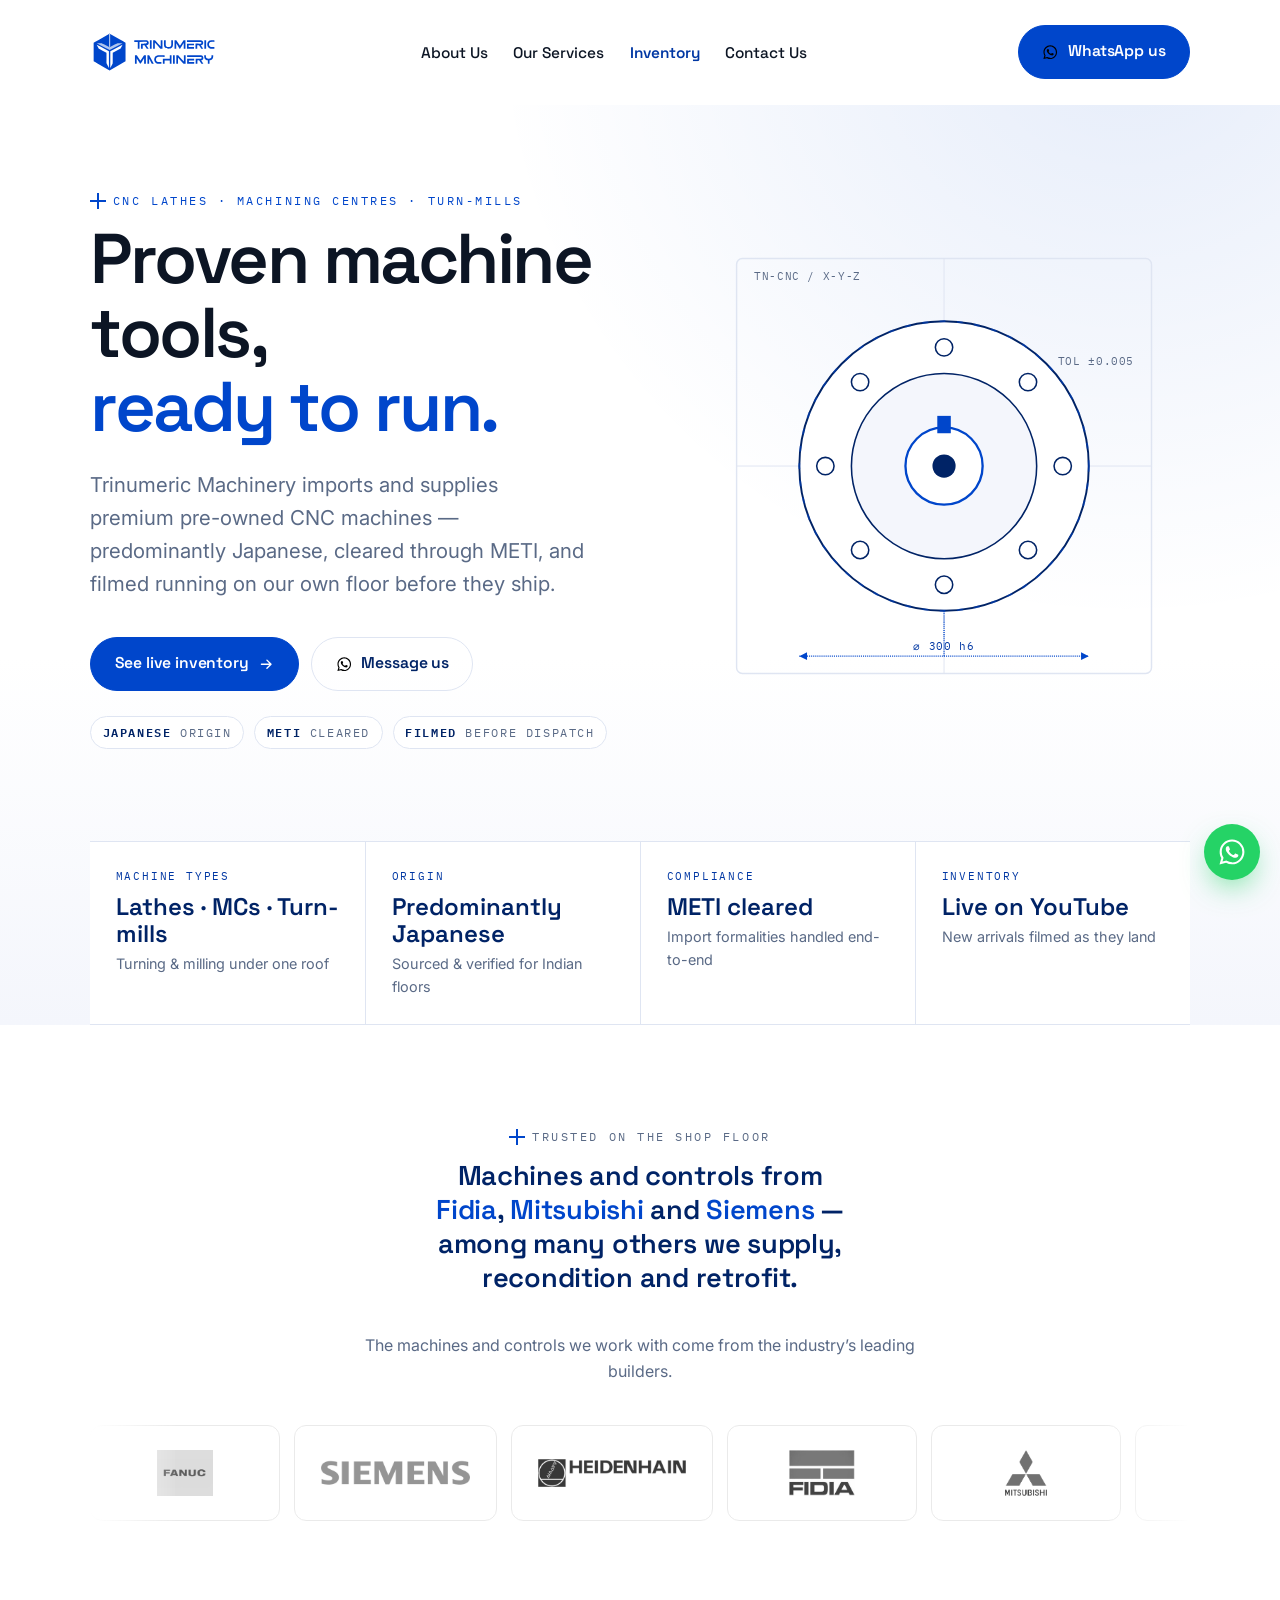
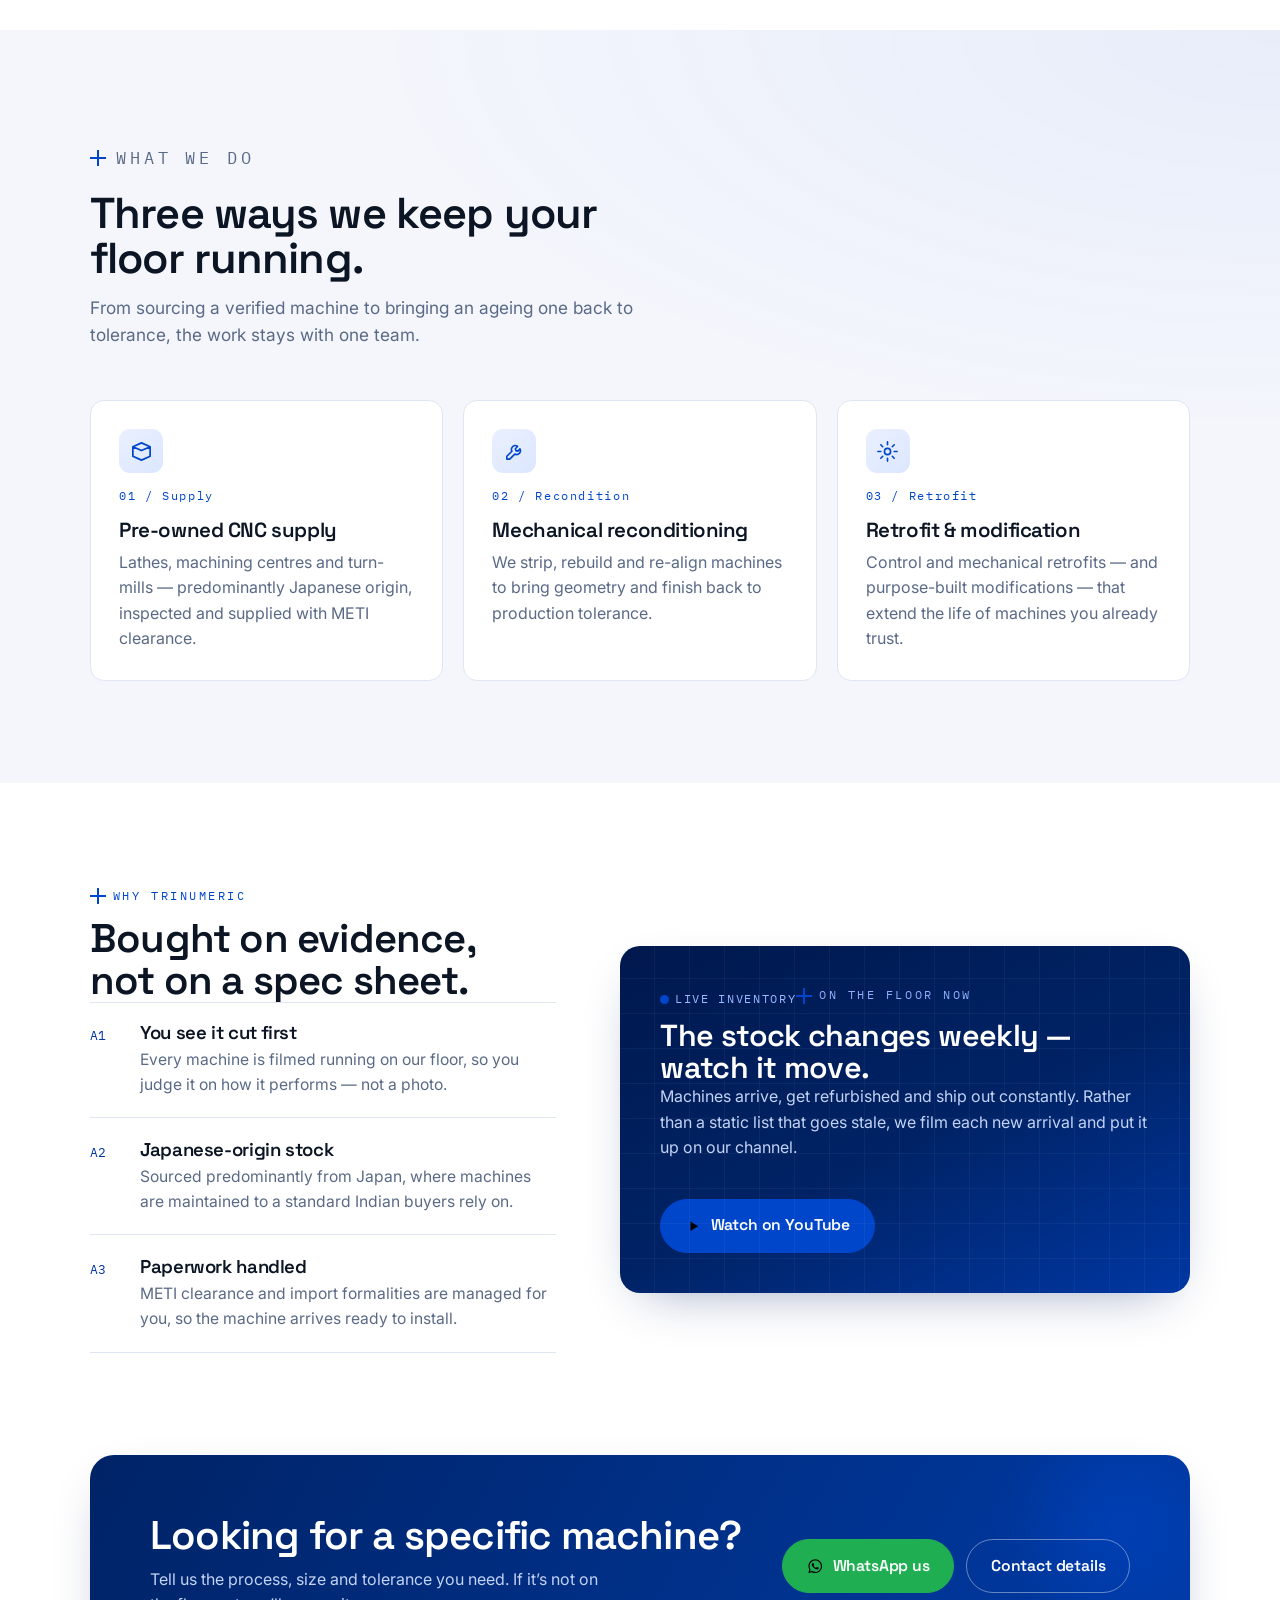
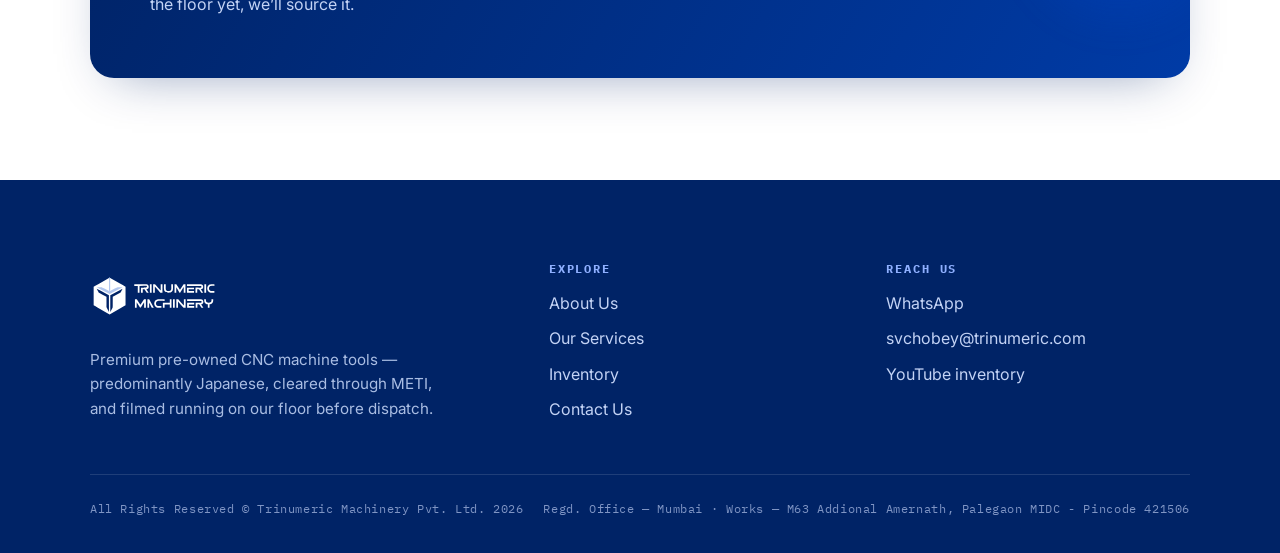
==== commit 3121010c: "footer" ====
--- a/index.html
+++ b/index.html
@@ -367,7 +367,7 @@
   *{animation:none!important;transition:none!important;scroll-behavior:auto}
   .draw{stroke-dashoffset:0}.fade-up,.hero-grid *{opacity:1;transform:none}
 }
-</style></head><body><header class="nav" id="nav"><div class="wrap"><div class="nav-inner"><a class="brand" href="index.html" aria-label="Trinumeric Machinery — home"><img src="images/Blogo.svg" alt="Trinumeric Machinery" onerror="this.style.display='none';this.nextElementSibling.style.display='flex';"><span class="brand-fallback" style="display:none"><i class="tick"></i>TRI<b>NUMERIC</b></span></a><ul class="nav-links"><li><a href="about.html">About Us</a></li><li><a href="services.html">Our Services</a></li><li><a href="inventory.html" class="inv">Inventory</a></li><li><a href="contactus.html">Contact Us</a></li></ul><a class="btn btn--orange nav-cta" href="https://wa.link/kkmf4v" target="_blank" rel="noopener"><svg viewBox="0 0 24 24" aria-hidden="true"><path d="M19.05 4.91A9.82 9.82 0 0012.04 2C6.58 2 2.13 6.45 2.13 11.91c0 1.75.46 3.45 1.32 4.95L2 22l5.25-1.38a9.9 9.9 0 004.78 1.22h.01c5.46 0 9.9-4.45 9.9-9.91 0-2.65-1.03-5.14-2.9-7.02zM12.04 20.15c-1.48 0-2.93-.4-4.2-1.15l-.3-.18-3.12.82.83-3.04-.2-.31a8.2 8.2 0 01-1.26-4.38c0-4.54 3.7-8.24 8.25-8.24 2.2 0 4.27.86 5.82 2.42a8.18 8.18 0 012.41 5.83c0 4.54-3.7 8.4-8.06 8.4zm4.52-6.16c-.25-.12-1.47-.72-1.69-.81-.23-.08-.39-.12-.56.12-.16.25-.64.81-.79.98-.14.16-.29.18-.54.06-.25-.12-1.05-.39-1.99-1.23-.74-.66-1.23-1.47-1.38-1.72-.14-.25-.02-.38.11-.51.11-.11.25-.29.37-.43.13-.15.17-.25.25-.42.08-.16.04-.31-.02-.43-.06-.12-.56-1.34-.76-1.84-.2-.48-.4-.42-.56-.42l-.48-.01c-.16 0-.43.06-.66.31-.22.25-.86.85-.86 2.07 0 1.22.89 2.4 1.01 2.56.12.16 1.75 2.67 4.25 3.74.59.26 1.05.41 1.41.52.59.19 1.13.16 1.56.1.48-.07 1.47-.6 1.68-1.18.21-.58.21-1.07.14-1.18-.06-.11-.22-.17-.47-.29z"/></svg>WhatsApp us</a><button class="nav-toggle" aria-label="Open menu" onclick="openMenu()"><svg viewBox="0 0 24 24" aria-hidden="true"><path d="M3 6h18M3 12h18M3 18h18" fill="none" stroke="currentColor" stroke-width="2" stroke-linecap="round"/></svg></button></div></div></header><div class="mmenu" id="mmenu"><div class="mmenu-top"><a class="brand" href="index.html" aria-label="Trinumeric Machinery — home"><img src="images/logo_d.svg" alt="Trinumeric Machinery" onerror="this.style.display='none';this.nextElementSibling.style.display='flex';"><span class="brand-fallback" style="display:none"><i class="tick"></i>TRI<b>NUMERIC</b></span></a><button class="mmenu-close" aria-label="Close menu" onclick="closeMenu()"><svg viewBox="0 0 24 24" aria-hidden="true"><path d="M6 6l12 12M18 6L6 18" fill="none" stroke="currentColor" stroke-width="2" stroke-linecap="round"/></svg></button></div><nav><a href="about.html">About Us</a><a href="services.html">Our Services</a><a href="inventory.html" class="inv">Inventory</a><a href="contactus.html">Contact Us</a></nav><div class="mmenu-foot">TRINUMERIC MACHINERY PVT. LTD.<br><a href="https://wa.link/kkmf4v" target="_blank" rel="noopener">WhatsApp</a> · <a href="mailto:scchobey@trinumeric.com">scchobey@trinumeric.com</a></div></div><section class="hero"><div class="wrap"><div class="hero-grid"><div><p class="eyebrow fade-up">CNC Lathes · Machining Centres · Turn-Mills</p><h1 class="fade-up" style="animation-delay:.05s">Proven machine tools,<br><span class="hl">ready to run.</span></h1><p class="lead fade-up" style="animation-delay:.12s">Trinumeric Machinery imports and supplies premium pre-owned CNC machines &mdash; predominantly Japanese, cleared through METI, and filmed running on our own floor before they ship.</p><div class="hero-cta fade-up" style="animation-delay:.18s"><a class="btn btn--orange" href="inventory.html">See live inventory <svg viewBox="0 0 24 24" aria-hidden="true"><path d="M5 12h14M13 6l6 6-6 6" fill="none" stroke="currentColor" stroke-width="2" stroke-linecap="round" stroke-linejoin="round"/></svg></a><a class="btn btn--ghost" href="https://wa.link/kkmf4v" target="_blank" rel="noopener"><svg viewBox="0 0 24 24" aria-hidden="true"><path d="M19.05 4.91A9.82 9.82 0 0012.04 2C6.58 2 2.13 6.45 2.13 11.91c0 1.75.46 3.45 1.32 4.95L2 22l5.25-1.38a9.9 9.9 0 004.78 1.22h.01c5.46 0 9.9-4.45 9.9-9.91 0-2.65-1.03-5.14-2.9-7.02zM12.04 20.15c-1.48 0-2.93-.4-4.2-1.15l-.3-.18-3.12.82.83-3.04-.2-.31a8.2 8.2 0 01-1.26-4.38c0-4.54 3.7-8.24 8.25-8.24 2.2 0 4.27.86 5.82 2.42a8.18 8.18 0 012.41 5.83c0 4.54-3.7 8.4-8.06 8.4zm4.52-6.16c-.25-.12-1.47-.72-1.69-.81-.23-.08-.39-.12-.56.12-.16.25-.64.81-.79.98-.14.16-.29.18-.54.06-.25-.12-1.05-.39-1.99-1.23-.74-.66-1.23-1.47-1.38-1.72-.14-.25-.02-.38.11-.51.11-.11.25-.29.37-.43.13-.15.17-.25.25-.42.08-.16.04-.31-.02-.43-.06-.12-.56-1.34-.76-1.84-.2-.48-.4-.42-.56-.42l-.48-.01c-.16 0-.43.06-.66.31-.22.25-.86.85-.86 2.07 0 1.22.89 2.4 1.01 2.56.12.16 1.75 2.67 4.25 3.74.59.26 1.05.41 1.41.52.59.19 1.13.16 1.56.1.48-.07 1.47-.6 1.68-1.18.21-.58.21-1.07.14-1.18-.06-.11-.22-.17-.47-.29z"/></svg>Message us</a></div><div class="hero-tags fade-up" style="animation-delay:.24s"><span><b>Japanese</b>&nbsp;origin</span><span><b>METI</b>&nbsp;cleared</span><span><b>Filmed</b>&nbsp;before dispatch</span></div></div>
+</style></head><body><header class="nav" id="nav"><div class="wrap"><div class="nav-inner"><a class="brand" href="index.html" aria-label="Trinumeric Machinery — home"><img src="images/Blogo.svg" alt="Trinumeric Machinery" onerror="this.style.display='none';this.nextElementSibling.style.display='flex';"><span class="brand-fallback" style="display:none"><i class="tick"></i>TRI<b>NUMERIC</b></span></a><ul class="nav-links"><li><a href="about.html">About Us</a></li><li><a href="services.html">Our Services</a></li><li><a href="inventory.html" class="inv">Inventory</a></li><li><a href="contactus.html">Contact Us</a></li></ul><a class="btn btn--orange nav-cta" href="https://wa.link/kkmf4v" target="_blank" rel="noopener"><svg viewBox="0 0 24 24" aria-hidden="true"><path d="M19.05 4.91A9.82 9.82 0 0012.04 2C6.58 2 2.13 6.45 2.13 11.91c0 1.75.46 3.45 1.32 4.95L2 22l5.25-1.38a9.9 9.9 0 004.78 1.22h.01c5.46 0 9.9-4.45 9.9-9.91 0-2.65-1.03-5.14-2.9-7.02zM12.04 20.15c-1.48 0-2.93-.4-4.2-1.15l-.3-.18-3.12.82.83-3.04-.2-.31a8.2 8.2 0 01-1.26-4.38c0-4.54 3.7-8.24 8.25-8.24 2.2 0 4.27.86 5.82 2.42a8.18 8.18 0 012.41 5.83c0 4.54-3.7 8.4-8.06 8.4zm4.52-6.16c-.25-.12-1.47-.72-1.69-.81-.23-.08-.39-.12-.56.12-.16.25-.64.81-.79.98-.14.16-.29.18-.54.06-.25-.12-1.05-.39-1.99-1.23-.74-.66-1.23-1.47-1.38-1.72-.14-.25-.02-.38.11-.51.11-.11.25-.29.37-.43.13-.15.17-.25.25-.42.08-.16.04-.31-.02-.43-.06-.12-.56-1.34-.76-1.84-.2-.48-.4-.42-.56-.42l-.48-.01c-.16 0-.43.06-.66.31-.22.25-.86.85-.86 2.07 0 1.22.89 2.4 1.01 2.56.12.16 1.75 2.67 4.25 3.74.59.26 1.05.41 1.41.52.59.19 1.13.16 1.56.1.48-.07 1.47-.6 1.68-1.18.21-.58.21-1.07.14-1.18-.06-.11-.22-.17-.47-.29z"/></svg>WhatsApp us</a><button class="nav-toggle" aria-label="Open menu" onclick="openMenu()"><svg viewBox="0 0 24 24" aria-hidden="true"><path d="M3 6h18M3 12h18M3 18h18" fill="none" stroke="currentColor" stroke-width="2" stroke-linecap="round"/></svg></button></div></div></header><div class="mmenu" id="mmenu"><div class="mmenu-top"><a class="brand" href="index.html" aria-label="Trinumeric Machinery — home"><img src="images/logo_d.svg" alt="Trinumeric Machinery" onerror="this.style.display='none';this.nextElementSibling.style.display='flex';"><span class="brand-fallback" style="display:none"><i class="tick"></i>TRI<b>NUMERIC</b></span></a><button class="mmenu-close" aria-label="Close menu" onclick="closeMenu()"><svg viewBox="0 0 24 24" aria-hidden="true"><path d="M6 6l12 12M18 6L6 18" fill="none" stroke="currentColor" stroke-width="2" stroke-linecap="round"/></svg></button></div><nav><a href="about.html">About Us</a><a href="services.html">Our Services</a><a href="inventory.html" class="inv">Inventory</a><a href="contactus.html">Contact Us</a></nav><div class="mmenu-foot">TRINUMERIC MACHINERY PVT. LTD.<br><a href="https://wa.link/kkmf4v" target="_blank" rel="noopener">WhatsApp</a> · <a href="mailto:svchobey@trinumeric.com">svchobey@trinumeric.com</a></div></div><section class="hero"><div class="wrap"><div class="hero-grid"><div><p class="eyebrow fade-up">CNC Lathes · Machining Centres · Turn-Mills</p><h1 class="fade-up" style="animation-delay:.05s">Proven machine tools,<br><span class="hl">ready to run.</span></h1><p class="lead fade-up" style="animation-delay:.12s">Trinumeric Machinery imports and supplies premium pre-owned CNC machines &mdash; predominantly Japanese, cleared through METI, and filmed running on our own floor before they ship.</p><div class="hero-cta fade-up" style="animation-delay:.18s"><a class="btn btn--orange" href="inventory.html">See live inventory <svg viewBox="0 0 24 24" aria-hidden="true"><path d="M5 12h14M13 6l6 6-6 6" fill="none" stroke="currentColor" stroke-width="2" stroke-linecap="round" stroke-linejoin="round"/></svg></a><a class="btn btn--ghost" href="https://wa.link/kkmf4v" target="_blank" rel="noopener"><svg viewBox="0 0 24 24" aria-hidden="true"><path d="M19.05 4.91A9.82 9.82 0 0012.04 2C6.58 2 2.13 6.45 2.13 11.91c0 1.75.46 3.45 1.32 4.95L2 22l5.25-1.38a9.9 9.9 0 004.78 1.22h.01c5.46 0 9.9-4.45 9.9-9.91 0-2.65-1.03-5.14-2.9-7.02zM12.04 20.15c-1.48 0-2.93-.4-4.2-1.15l-.3-.18-3.12.82.83-3.04-.2-.31a8.2 8.2 0 01-1.26-4.38c0-4.54 3.7-8.24 8.25-8.24 2.2 0 4.27.86 5.82 2.42a8.18 8.18 0 012.41 5.83c0 4.54-3.7 8.4-8.06 8.4zm4.52-6.16c-.25-.12-1.47-.72-1.69-.81-.23-.08-.39-.12-.56.12-.16.25-.64.81-.79.98-.14.16-.29.18-.54.06-.25-.12-1.05-.39-1.99-1.23-.74-.66-1.23-1.47-1.38-1.72-.14-.25-.02-.38.11-.51.11-.11.25-.29.37-.43.13-.15.17-.25.25-.42.08-.16.04-.31-.02-.43-.06-.12-.56-1.34-.76-1.84-.2-.48-.4-.42-.56-.42l-.48-.01c-.16 0-.43.06-.66.31-.22.25-.86.85-.86 2.07 0 1.22.89 2.4 1.01 2.56.12.16 1.75 2.67 4.25 3.74.59.26 1.05.41 1.41.52.59.19 1.13.16 1.56.1.48-.07 1.47-.6 1.68-1.18.21-.58.21-1.07.14-1.18-.06-.11-.22-.17-.47-.29z"/></svg>Message us</a></div><div class="hero-tags fade-up" style="animation-delay:.24s"><span><b>Japanese</b>&nbsp;origin</span><span><b>METI</b>&nbsp;cleared</span><span><b>Filmed</b>&nbsp;before dispatch</span></div></div>
 <div class="figure" aria-hidden="true">
 <svg viewBox="0 0 510 510" xmlns="http://www.w3.org/2000/svg">
   <!-- outer coordinate frame -->
@@ -404,4 +404,4 @@
   <text x="58" y="62" class="callout">TN-CNC / X-Y-Z</text>
 </svg>
 </div>
-</div></div><div class="wrap"><div class="specstrip"><div class="spec"><div class="k">Machine types</div><div class="v">Lathes · MCs · Turn-mills</div><div class="n">Turning &amp; milling under one roof</div></div><div class="spec"><div class="k">Origin</div><div class="v">Predominantly Japanese</div><div class="n">Sourced &amp; verified for Indian floors</div></div><div class="spec"><div class="k">Compliance</div><div class="v">METI cleared</div><div class="n">Import formalities handled end-to-end</div></div><div class="spec"><div class="k">Inventory</div><div class="v">Live on YouTube</div><div class="n">New arrivals filmed as they land</div></div></div></div></section><section class="section"><div class="wrap clients"><p class="eyebrow gap" style="justify-content:center">Trusted on the shop floor</p><p class="named">Machines and controls from <u>Fidia</u>, <u>Mitsubishi</u> and <u>Siemens</u> &mdash; among many others we supply, recondition and retrofit.</p><p style="color:var(--steel);max-width:60ch;margin:0 auto 2.2em">The machines and controls we work with come from the industry&rsquo;s leading builders.</p><div class="marquee"><div class="marquee-track"><div class="lg"><img src="images/brand-fanuc.png" alt="Fanuc" loading="lazy"></div><div class="lg"><img src="images/brand-siemens.png" alt="Siemens" loading="lazy"></div><div class="lg"><img src="images/brand-heidenhain.png" alt="Heidenhain" loading="lazy"></div><div class="lg"><img src="images/brand-fidia.png" alt="Fidia" loading="lazy"></div><div class="lg"><img src="images/brand-mitsubishi.png" alt="Mitsubishi" loading="lazy"></div><div class="lg"><img src="images/brand-mazak.png" alt="Mazak" loading="lazy"></div><div class="lg"><img src="images/brand-makino.png" alt="Makino" loading="lazy"></div><div class="lg"><img src="images/brand-okuma.png" alt="Okuma" loading="lazy"></div><div class="lg"><img src="images/brand-fanuc.png" alt="Fanuc" loading="lazy"></div><div class="lg"><img src="images/brand-siemens.png" alt="Siemens" loading="lazy"></div><div class="lg"><img src="images/brand-heidenhain.png" alt="Heidenhain" loading="lazy"></div><div class="lg"><img src="images/brand-fidia.png" alt="Fidia" loading="lazy"></div><div class="lg"><img src="images/brand-mitsubishi.png" alt="Mitsubishi" loading="lazy"></div><div class="lg"><img src="images/brand-mazak.png" alt="Mazak" loading="lazy"></div><div class="lg"><img src="images/brand-makino.png" alt="Makino" loading="lazy"></div><div class="lg"><img src="images/brand-okuma.png" alt="Okuma" loading="lazy"></div></div></div></div></section><section class="section section--paper"><div class="wrap"><div class="shead"><p class="eyebrow">What we do</p><h2>Three ways we keep your floor running.</h2><p>From sourcing a verified machine to bringing an ageing one back to tolerance, the work stays with one team.</p></div><div class="cards"><article class="card"><div class="ic"><svg viewBox="0 0 24 24" aria-hidden="true"><path d="M3 7l9-4 9 4-9 4-9-4zm0 0v10l9 4 9-4V7" fill="none" stroke="currentColor" stroke-width="1.8" stroke-linejoin="round"/></svg></div><div class="idx">01 / Supply</div><h3>Pre-owned CNC supply</h3><p>Lathes, machining centres and turn-mills &mdash; predominantly Japanese origin, inspected and supplied with METI clearance.</p></article><article class="card"><div class="ic"><svg viewBox="0 0 24 24" aria-hidden="true"><path d="M14.7 6.3a4 4 0 00-5.4 5.4L4 17v3h3l5.3-5.3a4 4 0 005.4-5.4l-2.3 2.3-2-.5-.5-2 2.3-2.3z" fill="none" stroke="currentColor" stroke-width="1.7" stroke-linejoin="round"/></svg></div><div class="idx">02 / Recondition</div><h3>Mechanical reconditioning</h3><p>We strip, rebuild and re-align machines to bring geometry and finish back to production tolerance.</p></article><article class="card"><div class="ic"><svg viewBox="0 0 24 24" aria-hidden="true"><circle cx="12" cy="12" r="3.2" fill="none" stroke="currentColor" stroke-width="1.7"/><path d="M12 2v3M12 19v3M2 12h3M19 12h3M5 5l2 2M17 17l2 2M19 5l-2 2M7 17l-2 2" stroke="currentColor" stroke-width="1.7" stroke-linecap="round"/></svg></div><div class="idx">03 / Retrofit</div><h3>Retrofit &amp; modification</h3><p>Control and mechanical retrofits &mdash; and purpose-built modifications &mdash; that extend the life of machines you already trust.</p></article></div></div></section><section class="section"><div class="wrap"><div class="split"><div><p class="eyebrow">Why Trinumeric</p><h2 style="font-size:clamp(1.8rem,3.4vw,2.5rem)">Bought on evidence,<br>not on a spec sheet.</h2><ul class="why"><li><span class="no">A1</span><div><h3>You see it cut first</h3><p>Every machine is filmed running on our floor, so you judge it on how it performs &mdash; not a photo.</p></div></li><li><span class="no">A2</span><div><h3>Japanese-origin stock</h3><p>Sourced predominantly from Japan, where machines are maintained to a standard Indian buyers rely on.</p></div></li><li><span class="no">A3</span><div><h3>Paperwork handled</h3><p>METI clearance and import formalities are managed for you, so the machine arrives ready to install.</p></div></li></ul></div><div class="panel"><span class="live"><i class="dot"></i>Live inventory</span><p class="eyebrow">On the floor now</p><h3>The stock changes weekly &mdash; watch it move.</h3><p>Machines arrive, get refurbished and ship out constantly. Rather than a static list that goes stale, we film each new arrival and put it up on our channel.</p><a class="btn btn--orange" style="margin-top:1.4em" href="https://www.youtube.com/@TrinumericMachinery" target="_blank" rel="noopener"><svg viewBox="0 0 24 24" aria-hidden="true"><path d="M8 5v14l11-7z"/></svg>Watch on YouTube</a></div></div></div></section><section class="section" style="padding-top:0"><div class="wrap"><div class="ctaband"><div><h2>Looking for a specific machine?</h2><p>Tell us the process, size and tolerance you need. If it&rsquo;s not on the floor yet, we&rsquo;ll source it.</p></div><div class="btns"><a class="btn btn--wa" href="https://wa.link/kkmf4v" target="_blank" rel="noopener"><svg viewBox="0 0 24 24" aria-hidden="true"><path d="M19.05 4.91A9.82 9.82 0 0012.04 2C6.58 2 2.13 6.45 2.13 11.91c0 1.75.46 3.45 1.32 4.95L2 22l5.25-1.38a9.9 9.9 0 004.78 1.22h.01c5.46 0 9.9-4.45 9.9-9.91 0-2.65-1.03-5.14-2.9-7.02zM12.04 20.15c-1.48 0-2.93-.4-4.2-1.15l-.3-.18-3.12.82.83-3.04-.2-.31a8.2 8.2 0 01-1.26-4.38c0-4.54 3.7-8.24 8.25-8.24 2.2 0 4.27.86 5.82 2.42a8.18 8.18 0 012.41 5.83c0 4.54-3.7 8.4-8.06 8.4zm4.52-6.16c-.25-.12-1.47-.72-1.69-.81-.23-.08-.39-.12-.56.12-.16.25-.64.81-.79.98-.14.16-.29.18-.54.06-.25-.12-1.05-.39-1.99-1.23-.74-.66-1.23-1.47-1.38-1.72-.14-.25-.02-.38.11-.51.11-.11.25-.29.37-.43.13-.15.17-.25.25-.42.08-.16.04-.31-.02-.43-.06-.12-.56-1.34-.76-1.84-.2-.48-.4-.42-.56-.42l-.48-.01c-.16 0-.43.06-.66.31-.22.25-.86.85-.86 2.07 0 1.22.89 2.4 1.01 2.56.12.16 1.75 2.67 4.25 3.74.59.26 1.05.41 1.41.52.59.19 1.13.16 1.56.1.48-.07 1.47-.6 1.68-1.18.21-.58.21-1.07.14-1.18-.06-.11-.22-.17-.47-.29z"/></svg>WhatsApp us</a><a class="btn btn--ghost" style="color:#fff;border-color:rgba(255,255,255,.4)" href="contactus.html">Contact details</a></div></div></div></section><footer class="foot"><div class="wrap"><div class="foot-grid"><div><a class="brand" style="margin-bottom:16px" href="index.html" aria-label="Trinumeric Machinery — home"><img src="images/logo_d.svg" alt="Trinumeric Machinery" onerror="this.style.display='none';this.nextElementSibling.style.display='flex';"><span class="brand-fallback" style="display:none"><i class="tick"></i>TRI<b>NUMERIC</b></span></a><p>Premium pre-owned CNC machine tools — predominantly Japanese, cleared through METI, and filmed running on our floor before dispatch.</p></div><div><h4>Explore</h4><ul><li><a href="about.html">About Us</a></li><li><a href="services.html">Our Services</a></li><li><a href="inventory.html">Inventory</a></li><li><a href="contactus.html">Contact Us</a></li></ul></div><div><h4>Reach us</h4><ul><li><a href="https://wa.link/kkmf4v" target="_blank" rel="noopener">WhatsApp</a></li><li><a href="mailto:scchobey@trinumeric.com">scchobey@trinumeric.com</a></li><li><a href="https://www.youtube.com/@TrinumericMachinery" target="_blank" rel="noopener">YouTube inventory</a></li></ul></div></div><div class="foot-bottom"><span>All Rights Reserved &copy; Trinumeric Machinery Pvt. Ltd. 2026</span><span>Regd. Office — Mumbai · Works — Taloja, Navi Mumbai</span></div></div></footer><a class="wa-float" href="https://wa.link/kkmf4v" target="_blank" rel="noopener" aria-label="Chat on WhatsApp"><svg viewBox="0 0 24 24" aria-hidden="true"><path d="M19.05 4.91A9.82 9.82 0 0012.04 2C6.58 2 2.13 6.45 2.13 11.91c0 1.75.46 3.45 1.32 4.95L2 22l5.25-1.38a9.9 9.9 0 004.78 1.22h.01c5.46 0 9.9-4.45 9.9-9.91 0-2.65-1.03-5.14-2.9-7.02zM12.04 20.15c-1.48 0-2.93-.4-4.2-1.15l-.3-.18-3.12.82.83-3.04-.2-.31a8.2 8.2 0 01-1.26-4.38c0-4.54 3.7-8.24 8.25-8.24 2.2 0 4.27.86 5.82 2.42a8.18 8.18 0 012.41 5.83c0 4.54-3.7 8.4-8.06 8.4zm4.52-6.16c-.25-.12-1.47-.72-1.69-.81-.23-.08-.39-.12-.56.12-.16.25-.64.81-.79.98-.14.16-.29.18-.54.06-.25-.12-1.05-.39-1.99-1.23-.74-.66-1.23-1.47-1.38-1.72-.14-.25-.02-.38.11-.51.11-.11.25-.29.37-.43.13-.15.17-.25.25-.42.08-.16.04-.31-.02-.43-.06-.12-.56-1.34-.76-1.84-.2-.48-.4-.42-.56-.42l-.48-.01c-.16 0-.43.06-.66.31-.22.25-.86.85-.86 2.07 0 1.22.89 2.4 1.01 2.56.12.16 1.75 2.67 4.25 3.74.59.26 1.05.41 1.41.52.59.19 1.13.16 1.56.1.48-.07 1.47-.6 1.68-1.18.21-.58.21-1.07.14-1.18-.06-.11-.22-.17-.47-.29z"/></svg></a><button class="totop" id="totop" aria-label="Back to top" onclick="top()"><svg viewBox="0 0 24 24" aria-hidden="true"><path d="M12 19V5M6 11l6-6 6 6" fill="none" stroke="currentColor" stroke-width="2" stroke-linecap="round" stroke-linejoin="round"/></svg></button><script>var n=document.getElementById("nav"),t=document.getElementById("totop");function sc(){var y=window.scrollY;n.classList.toggle("scrolled",y>8);t.classList.toggle("show",y>500);}window.addEventListener("scroll",sc);sc();function openMenu(){document.getElementById("mmenu").classList.add("open");document.body.style.overflow="hidden";}function closeMenu(){document.getElementById("mmenu").classList.remove("open");document.body.style.overflow="";}function top(){window.scrollTo({top:0,behavior:"smooth"});}document.querySelectorAll(".mmenu nav a").forEach(function(a){a.addEventListener("click",closeMenu);});</script></body></html>+</div></div><div class="wrap"><div class="specstrip"><div class="spec"><div class="k">Machine types</div><div class="v">Lathes · MCs · Turn-mills</div><div class="n">Turning &amp; milling under one roof</div></div><div class="spec"><div class="k">Origin</div><div class="v">Predominantly Japanese</div><div class="n">Sourced &amp; verified for Indian floors</div></div><div class="spec"><div class="k">Compliance</div><div class="v">METI cleared</div><div class="n">Import formalities handled end-to-end</div></div><div class="spec"><div class="k">Inventory</div><div class="v">Live on YouTube</div><div class="n">New arrivals filmed as they land</div></div></div></div></section><section class="section"><div class="wrap clients"><p class="eyebrow gap" style="justify-content:center">Trusted on the shop floor</p><p class="named">Machines and controls from <u>Fidia</u>, <u>Mitsubishi</u> and <u>Siemens</u> &mdash; among many others we supply, recondition and retrofit.</p><p style="color:var(--steel);max-width:60ch;margin:0 auto 2.2em">The machines and controls we work with come from the industry&rsquo;s leading builders.</p><div class="marquee"><div class="marquee-track"><div class="lg"><img src="images/brand-fanuc.png" alt="Fanuc" loading="lazy"></div><div class="lg"><img src="images/brand-siemens.png" alt="Siemens" loading="lazy"></div><div class="lg"><img src="images/brand-heidenhain.png" alt="Heidenhain" loading="lazy"></div><div class="lg"><img src="images/brand-fidia.png" alt="Fidia" loading="lazy"></div><div class="lg"><img src="images/brand-mitsubishi.png" alt="Mitsubishi" loading="lazy"></div><div class="lg"><img src="images/brand-mazak.png" alt="Mazak" loading="lazy"></div><div class="lg"><img src="images/brand-makino.png" alt="Makino" loading="lazy"></div><div class="lg"><img src="images/brand-okuma.png" alt="Okuma" loading="lazy"></div><div class="lg"><img src="images/brand-fanuc.png" alt="Fanuc" loading="lazy"></div><div class="lg"><img src="images/brand-siemens.png" alt="Siemens" loading="lazy"></div><div class="lg"><img src="images/brand-heidenhain.png" alt="Heidenhain" loading="lazy"></div><div class="lg"><img src="images/brand-fidia.png" alt="Fidia" loading="lazy"></div><div class="lg"><img src="images/brand-mitsubishi.png" alt="Mitsubishi" loading="lazy"></div><div class="lg"><img src="images/brand-mazak.png" alt="Mazak" loading="lazy"></div><div class="lg"><img src="images/brand-makino.png" alt="Makino" loading="lazy"></div><div class="lg"><img src="images/brand-okuma.png" alt="Okuma" loading="lazy"></div></div></div></div></section><section class="section section--paper"><div class="wrap"><div class="shead"><p class="eyebrow">What we do</p><h2>Three ways we keep your floor running.</h2><p>From sourcing a verified machine to bringing an ageing one back to tolerance, the work stays with one team.</p></div><div class="cards"><article class="card"><div class="ic"><svg viewBox="0 0 24 24" aria-hidden="true"><path d="M3 7l9-4 9 4-9 4-9-4zm0 0v10l9 4 9-4V7" fill="none" stroke="currentColor" stroke-width="1.8" stroke-linejoin="round"/></svg></div><div class="idx">01 / Supply</div><h3>Pre-owned CNC supply</h3><p>Lathes, machining centres and turn-mills &mdash; predominantly Japanese origin, inspected and supplied with METI clearance.</p></article><article class="card"><div class="ic"><svg viewBox="0 0 24 24" aria-hidden="true"><path d="M14.7 6.3a4 4 0 00-5.4 5.4L4 17v3h3l5.3-5.3a4 4 0 005.4-5.4l-2.3 2.3-2-.5-.5-2 2.3-2.3z" fill="none" stroke="currentColor" stroke-width="1.7" stroke-linejoin="round"/></svg></div><div class="idx">02 / Recondition</div><h3>Mechanical reconditioning</h3><p>We strip, rebuild and re-align machines to bring geometry and finish back to production tolerance.</p></article><article class="card"><div class="ic"><svg viewBox="0 0 24 24" aria-hidden="true"><circle cx="12" cy="12" r="3.2" fill="none" stroke="currentColor" stroke-width="1.7"/><path d="M12 2v3M12 19v3M2 12h3M19 12h3M5 5l2 2M17 17l2 2M19 5l-2 2M7 17l-2 2" stroke="currentColor" stroke-width="1.7" stroke-linecap="round"/></svg></div><div class="idx">03 / Retrofit</div><h3>Retrofit &amp; modification</h3><p>Control and mechanical retrofits &mdash; and purpose-built modifications &mdash; that extend the life of machines you already trust.</p></article></div></div></section><section class="section"><div class="wrap"><div class="split"><div><p class="eyebrow">Why Trinumeric</p><h2 style="font-size:clamp(1.8rem,3.4vw,2.5rem)">Bought on evidence,<br>not on a spec sheet.</h2><ul class="why"><li><span class="no">A1</span><div><h3>You see it cut first</h3><p>Every machine is filmed running on our floor, so you judge it on how it performs &mdash; not a photo.</p></div></li><li><span class="no">A2</span><div><h3>Japanese-origin stock</h3><p>Sourced predominantly from Japan, where machines are maintained to a standard Indian buyers rely on.</p></div></li><li><span class="no">A3</span><div><h3>Paperwork handled</h3><p>METI clearance and import formalities are managed for you, so the machine arrives ready to install.</p></div></li></ul></div><div class="panel"><span class="live"><i class="dot"></i>Live inventory</span><p class="eyebrow">On the floor now</p><h3>The stock changes weekly &mdash; watch it move.</h3><p>Machines arrive, get refurbished and ship out constantly. Rather than a static list that goes stale, we film each new arrival and put it up on our channel.</p><a class="btn btn--orange" style="margin-top:1.4em" href="https://www.youtube.com/@TrinumericMachinery" target="_blank" rel="noopener"><svg viewBox="0 0 24 24" aria-hidden="true"><path d="M8 5v14l11-7z"/></svg>Watch on YouTube</a></div></div></div></section><section class="section" style="padding-top:0"><div class="wrap"><div class="ctaband"><div><h2>Looking for a specific machine?</h2><p>Tell us the process, size and tolerance you need. If it&rsquo;s not on the floor yet, we&rsquo;ll source it.</p></div><div class="btns"><a class="btn btn--wa" href="https://wa.link/kkmf4v" target="_blank" rel="noopener"><svg viewBox="0 0 24 24" aria-hidden="true"><path d="M19.05 4.91A9.82 9.82 0 0012.04 2C6.58 2 2.13 6.45 2.13 11.91c0 1.75.46 3.45 1.32 4.95L2 22l5.25-1.38a9.9 9.9 0 004.78 1.22h.01c5.46 0 9.9-4.45 9.9-9.91 0-2.65-1.03-5.14-2.9-7.02zM12.04 20.15c-1.48 0-2.93-.4-4.2-1.15l-.3-.18-3.12.82.83-3.04-.2-.31a8.2 8.2 0 01-1.26-4.38c0-4.54 3.7-8.24 8.25-8.24 2.2 0 4.27.86 5.82 2.42a8.18 8.18 0 012.41 5.83c0 4.54-3.7 8.4-8.06 8.4zm4.52-6.16c-.25-.12-1.47-.72-1.69-.81-.23-.08-.39-.12-.56.12-.16.25-.64.81-.79.98-.14.16-.29.18-.54.06-.25-.12-1.05-.39-1.99-1.23-.74-.66-1.23-1.47-1.38-1.72-.14-.25-.02-.38.11-.51.11-.11.25-.29.37-.43.13-.15.17-.25.25-.42.08-.16.04-.31-.02-.43-.06-.12-.56-1.34-.76-1.84-.2-.48-.4-.42-.56-.42l-.48-.01c-.16 0-.43.06-.66.31-.22.25-.86.85-.86 2.07 0 1.22.89 2.4 1.01 2.56.12.16 1.75 2.67 4.25 3.74.59.26 1.05.41 1.41.52.59.19 1.13.16 1.56.1.48-.07 1.47-.6 1.68-1.18.21-.58.21-1.07.14-1.18-.06-.11-.22-.17-.47-.29z"/></svg>WhatsApp us</a><a class="btn btn--ghost" style="color:#fff;border-color:rgba(255,255,255,.4)" href="contactus.html">Contact details</a></div></div></div></section><footer class="foot"><div class="wrap"><div class="foot-grid"><div><a class="brand" style="margin-bottom:16px" href="index.html" aria-label="Trinumeric Machinery — home"><img src="images/logo_d.svg" alt="Trinumeric Machinery" onerror="this.style.display='none';this.nextElementSibling.style.display='flex';"><span class="brand-fallback" style="display:none"><i class="tick"></i>TRI<b>NUMERIC</b></span></a><p>Premium pre-owned CNC machine tools — predominantly Japanese, cleared through METI, and filmed running on our floor before dispatch.</p></div><div><h4>Explore</h4><ul><li><a href="about.html">About Us</a></li><li><a href="services.html">Our Services</a></li><li><a href="inventory.html">Inventory</a></li><li><a href="contactus.html">Contact Us</a></li></ul></div><div><h4>Reach us</h4><ul><li><a href="https://wa.link/kkmf4v" target="_blank" rel="noopener">WhatsApp</a></li><li><a href="mailto:svchobey@trinumeric.com">svchobey@trinumeric.com</a></li><li><a href="https://www.youtube.com/@TrinumericMachinery" target="_blank" rel="noopener">YouTube inventory</a></li></ul></div></div><div class="foot-bottom"><span>All Rights Reserved &copy; Trinumeric Machinery Pvt. Ltd. 2026</span><span>Regd. Office — Mumbai &middot; Works — M63 Addional Amernath, Palegaon MIDC - Pincode 421506</span></div></div></footer><a class="wa-float" href="https://wa.link/kkmf4v" target="_blank" rel="noopener" aria-label="Chat on WhatsApp"><svg viewBox="0 0 24 24" aria-hidden="true"><path d="M19.05 4.91A9.82 9.82 0 0012.04 2C6.58 2 2.13 6.45 2.13 11.91c0 1.75.46 3.45 1.32 4.95L2 22l5.25-1.38a9.9 9.9 0 004.78 1.22h.01c5.46 0 9.9-4.45 9.9-9.91 0-2.65-1.03-5.14-2.9-7.02zM12.04 20.15c-1.48 0-2.93-.4-4.2-1.15l-.3-.18-3.12.82.83-3.04-.2-.31a8.2 8.2 0 01-1.26-4.38c0-4.54 3.7-8.24 8.25-8.24 2.2 0 4.27.86 5.82 2.42a8.18 8.18 0 012.41 5.83c0 4.54-3.7 8.4-8.06 8.4zm4.52-6.16c-.25-.12-1.47-.72-1.69-.81-.23-.08-.39-.12-.56.12-.16.25-.64.81-.79.98-.14.16-.29.18-.54.06-.25-.12-1.05-.39-1.99-1.23-.74-.66-1.23-1.47-1.38-1.72-.14-.25-.02-.38.11-.51.11-.11.25-.29.37-.43.13-.15.17-.25.25-.42.08-.16.04-.31-.02-.43-.06-.12-.56-1.34-.76-1.84-.2-.48-.4-.42-.56-.42l-.48-.01c-.16 0-.43.06-.66.31-.22.25-.86.85-.86 2.07 0 1.22.89 2.4 1.01 2.56.12.16 1.75 2.67 4.25 3.74.59.26 1.05.41 1.41.52.59.19 1.13.16 1.56.1.48-.07 1.47-.6 1.68-1.18.21-.58.21-1.07.14-1.18-.06-.11-.22-.17-.47-.29z"/></svg></a><button class="totop" id="totop" aria-label="Back to top" onclick="top()"><svg viewBox="0 0 24 24" aria-hidden="true"><path d="M12 19V5M6 11l6-6 6 6" fill="none" stroke="currentColor" stroke-width="2" stroke-linecap="round" stroke-linejoin="round"/></svg></button><script>var n=document.getElementById("nav"),t=document.getElementById("totop");function sc(){var y=window.scrollY;n.classList.toggle("scrolled",y>8);t.classList.toggle("show",y>500);}window.addEventListener("scroll",sc);sc();function openMenu(){document.getElementById("mmenu").classList.add("open");document.body.style.overflow="hidden";}function closeMenu(){document.getElementById("mmenu").classList.remove("open");document.body.style.overflow="";}function top(){window.scrollTo({top:0,behavior:"smooth"});}document.querySelectorAll(".mmenu nav a").forEach(function(a){a.addEventListener("click",closeMenu);});</script></body></html>
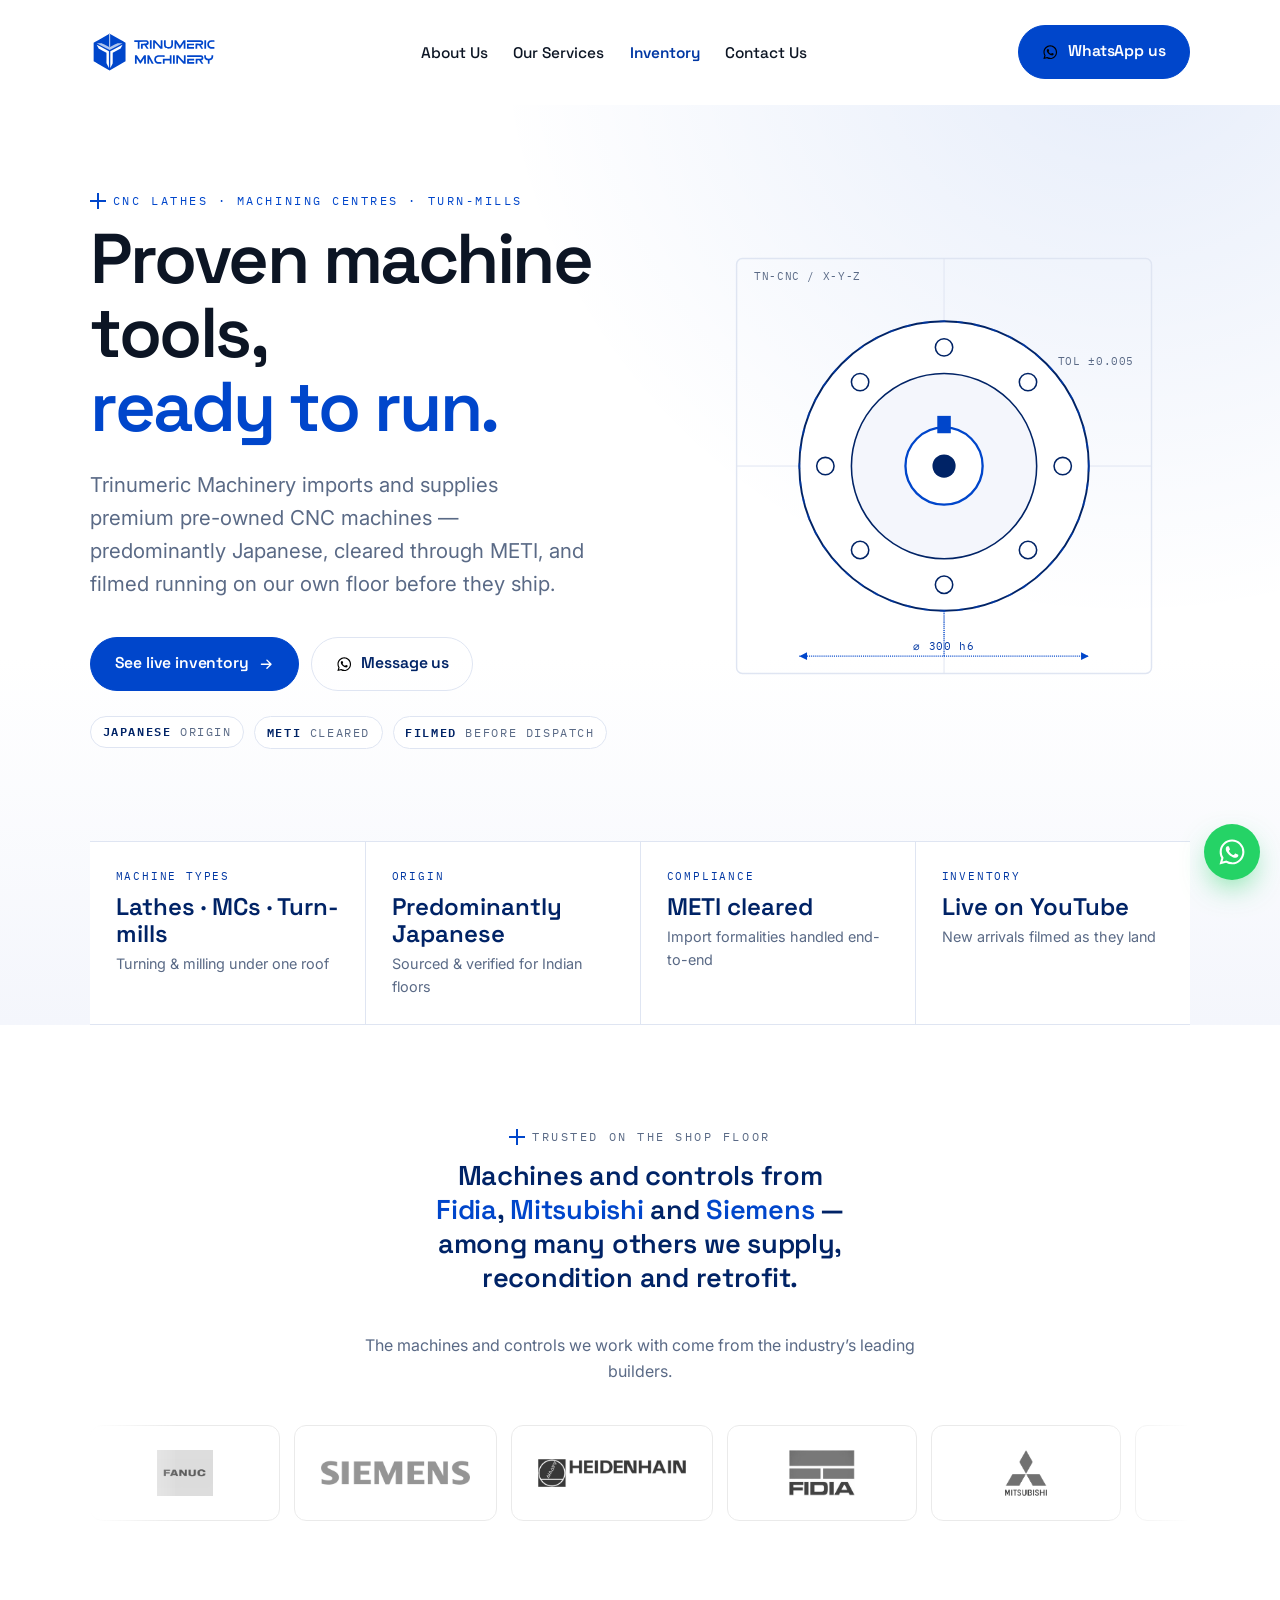
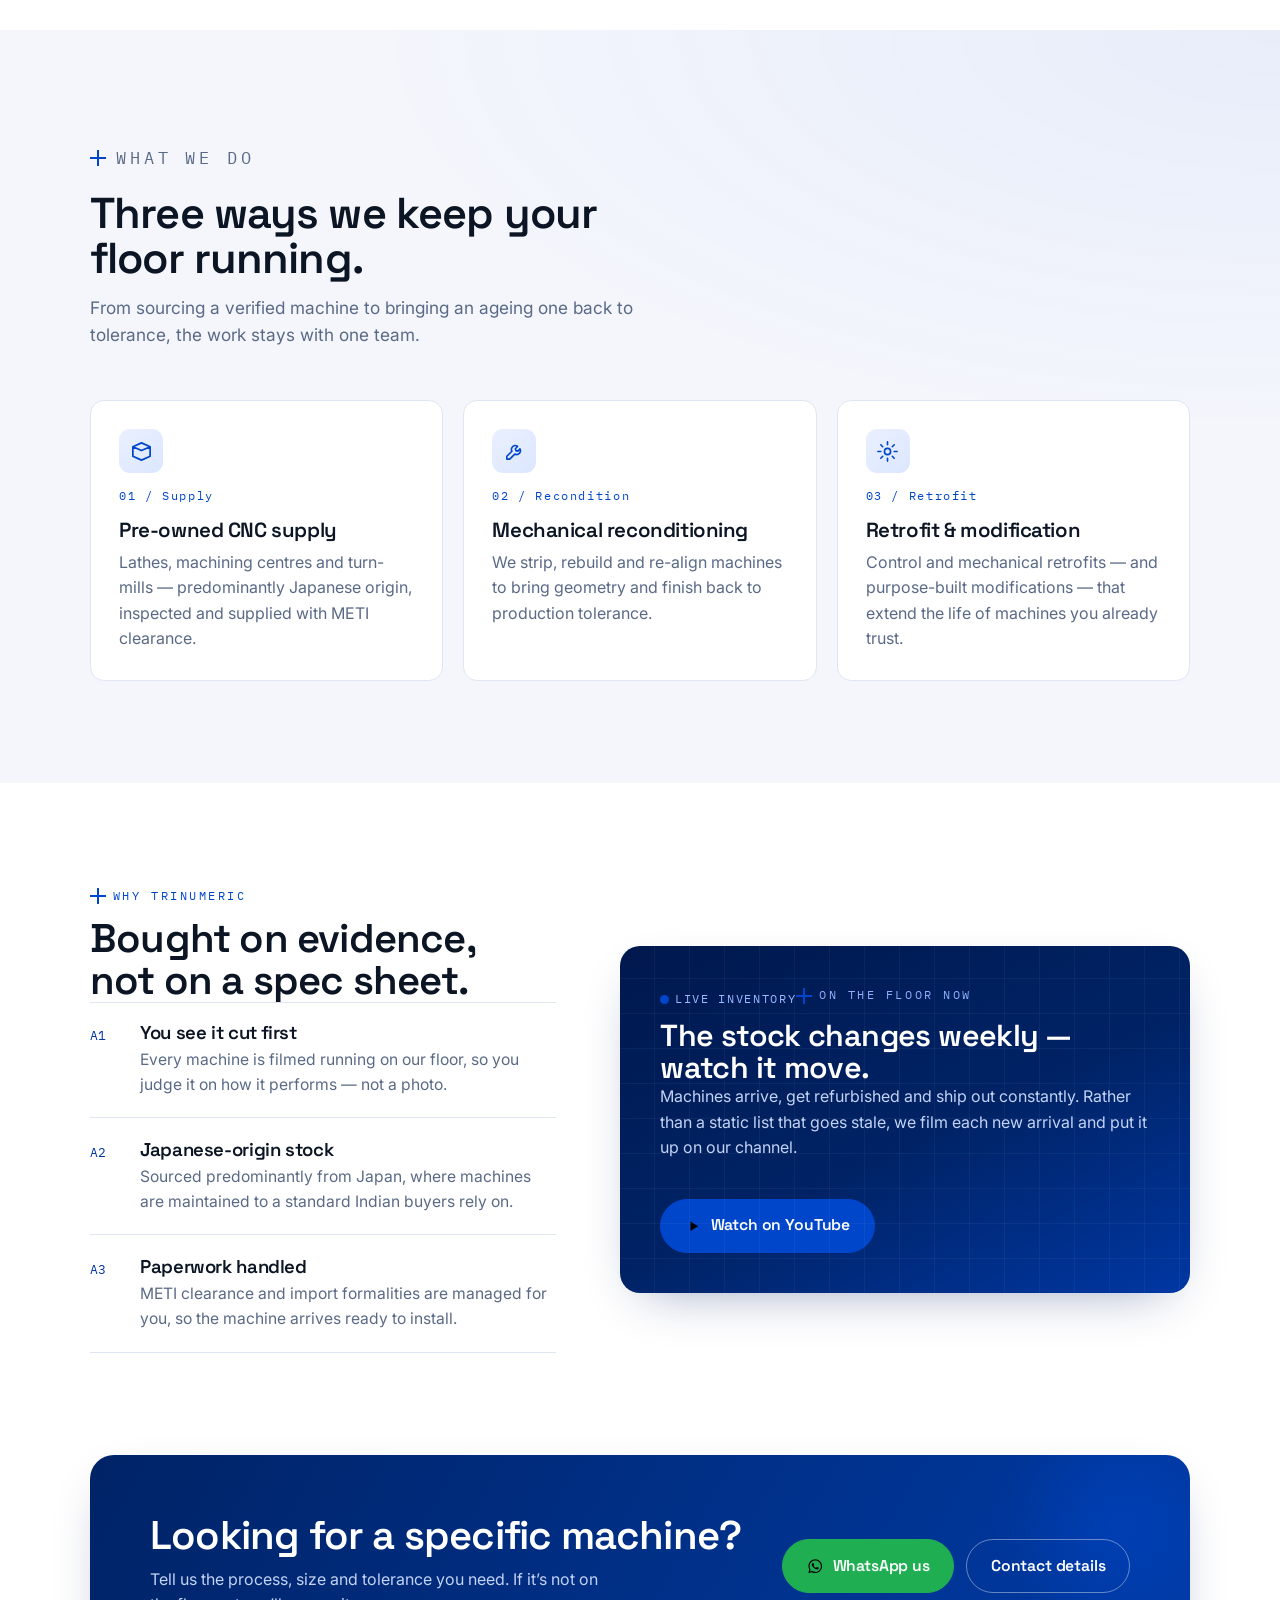
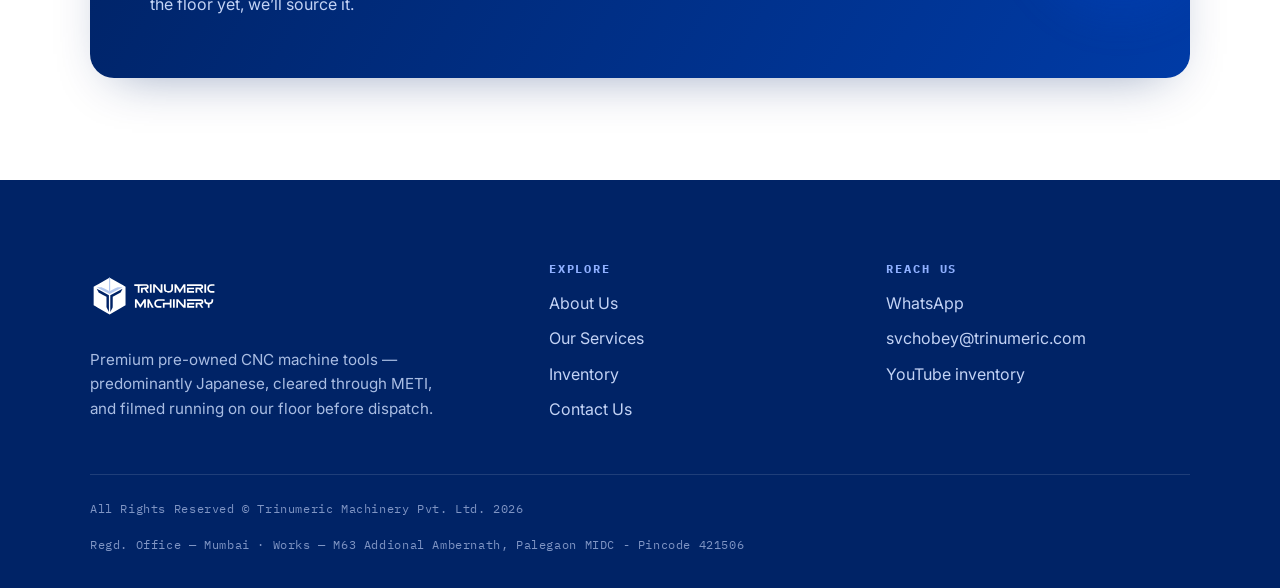
==== commit 65ebfcc2: "spelling" ====
--- a/index.html
+++ b/index.html
@@ -404,4 +404,4 @@
   <text x="58" y="62" class="callout">TN-CNC / X-Y-Z</text>
 </svg>
 </div>
-</div></div><div class="wrap"><div class="specstrip"><div class="spec"><div class="k">Machine types</div><div class="v">Lathes · MCs · Turn-mills</div><div class="n">Turning &amp; milling under one roof</div></div><div class="spec"><div class="k">Origin</div><div class="v">Predominantly Japanese</div><div class="n">Sourced &amp; verified for Indian floors</div></div><div class="spec"><div class="k">Compliance</div><div class="v">METI cleared</div><div class="n">Import formalities handled end-to-end</div></div><div class="spec"><div class="k">Inventory</div><div class="v">Live on YouTube</div><div class="n">New arrivals filmed as they land</div></div></div></div></section><section class="section"><div class="wrap clients"><p class="eyebrow gap" style="justify-content:center">Trusted on the shop floor</p><p class="named">Machines and controls from <u>Fidia</u>, <u>Mitsubishi</u> and <u>Siemens</u> &mdash; among many others we supply, recondition and retrofit.</p><p style="color:var(--steel);max-width:60ch;margin:0 auto 2.2em">The machines and controls we work with come from the industry&rsquo;s leading builders.</p><div class="marquee"><div class="marquee-track"><div class="lg"><img src="images/brand-fanuc.png" alt="Fanuc" loading="lazy"></div><div class="lg"><img src="images/brand-siemens.png" alt="Siemens" loading="lazy"></div><div class="lg"><img src="images/brand-heidenhain.png" alt="Heidenhain" loading="lazy"></div><div class="lg"><img src="images/brand-fidia.png" alt="Fidia" loading="lazy"></div><div class="lg"><img src="images/brand-mitsubishi.png" alt="Mitsubishi" loading="lazy"></div><div class="lg"><img src="images/brand-mazak.png" alt="Mazak" loading="lazy"></div><div class="lg"><img src="images/brand-makino.png" alt="Makino" loading="lazy"></div><div class="lg"><img src="images/brand-okuma.png" alt="Okuma" loading="lazy"></div><div class="lg"><img src="images/brand-fanuc.png" alt="Fanuc" loading="lazy"></div><div class="lg"><img src="images/brand-siemens.png" alt="Siemens" loading="lazy"></div><div class="lg"><img src="images/brand-heidenhain.png" alt="Heidenhain" loading="lazy"></div><div class="lg"><img src="images/brand-fidia.png" alt="Fidia" loading="lazy"></div><div class="lg"><img src="images/brand-mitsubishi.png" alt="Mitsubishi" loading="lazy"></div><div class="lg"><img src="images/brand-mazak.png" alt="Mazak" loading="lazy"></div><div class="lg"><img src="images/brand-makino.png" alt="Makino" loading="lazy"></div><div class="lg"><img src="images/brand-okuma.png" alt="Okuma" loading="lazy"></div></div></div></div></section><section class="section section--paper"><div class="wrap"><div class="shead"><p class="eyebrow">What we do</p><h2>Three ways we keep your floor running.</h2><p>From sourcing a verified machine to bringing an ageing one back to tolerance, the work stays with one team.</p></div><div class="cards"><article class="card"><div class="ic"><svg viewBox="0 0 24 24" aria-hidden="true"><path d="M3 7l9-4 9 4-9 4-9-4zm0 0v10l9 4 9-4V7" fill="none" stroke="currentColor" stroke-width="1.8" stroke-linejoin="round"/></svg></div><div class="idx">01 / Supply</div><h3>Pre-owned CNC supply</h3><p>Lathes, machining centres and turn-mills &mdash; predominantly Japanese origin, inspected and supplied with METI clearance.</p></article><article class="card"><div class="ic"><svg viewBox="0 0 24 24" aria-hidden="true"><path d="M14.7 6.3a4 4 0 00-5.4 5.4L4 17v3h3l5.3-5.3a4 4 0 005.4-5.4l-2.3 2.3-2-.5-.5-2 2.3-2.3z" fill="none" stroke="currentColor" stroke-width="1.7" stroke-linejoin="round"/></svg></div><div class="idx">02 / Recondition</div><h3>Mechanical reconditioning</h3><p>We strip, rebuild and re-align machines to bring geometry and finish back to production tolerance.</p></article><article class="card"><div class="ic"><svg viewBox="0 0 24 24" aria-hidden="true"><circle cx="12" cy="12" r="3.2" fill="none" stroke="currentColor" stroke-width="1.7"/><path d="M12 2v3M12 19v3M2 12h3M19 12h3M5 5l2 2M17 17l2 2M19 5l-2 2M7 17l-2 2" stroke="currentColor" stroke-width="1.7" stroke-linecap="round"/></svg></div><div class="idx">03 / Retrofit</div><h3>Retrofit &amp; modification</h3><p>Control and mechanical retrofits &mdash; and purpose-built modifications &mdash; that extend the life of machines you already trust.</p></article></div></div></section><section class="section"><div class="wrap"><div class="split"><div><p class="eyebrow">Why Trinumeric</p><h2 style="font-size:clamp(1.8rem,3.4vw,2.5rem)">Bought on evidence,<br>not on a spec sheet.</h2><ul class="why"><li><span class="no">A1</span><div><h3>You see it cut first</h3><p>Every machine is filmed running on our floor, so you judge it on how it performs &mdash; not a photo.</p></div></li><li><span class="no">A2</span><div><h3>Japanese-origin stock</h3><p>Sourced predominantly from Japan, where machines are maintained to a standard Indian buyers rely on.</p></div></li><li><span class="no">A3</span><div><h3>Paperwork handled</h3><p>METI clearance and import formalities are managed for you, so the machine arrives ready to install.</p></div></li></ul></div><div class="panel"><span class="live"><i class="dot"></i>Live inventory</span><p class="eyebrow">On the floor now</p><h3>The stock changes weekly &mdash; watch it move.</h3><p>Machines arrive, get refurbished and ship out constantly. Rather than a static list that goes stale, we film each new arrival and put it up on our channel.</p><a class="btn btn--orange" style="margin-top:1.4em" href="https://www.youtube.com/@TrinumericMachinery" target="_blank" rel="noopener"><svg viewBox="0 0 24 24" aria-hidden="true"><path d="M8 5v14l11-7z"/></svg>Watch on YouTube</a></div></div></div></section><section class="section" style="padding-top:0"><div class="wrap"><div class="ctaband"><div><h2>Looking for a specific machine?</h2><p>Tell us the process, size and tolerance you need. If it&rsquo;s not on the floor yet, we&rsquo;ll source it.</p></div><div class="btns"><a class="btn btn--wa" href="https://wa.link/kkmf4v" target="_blank" rel="noopener"><svg viewBox="0 0 24 24" aria-hidden="true"><path d="M19.05 4.91A9.82 9.82 0 0012.04 2C6.58 2 2.13 6.45 2.13 11.91c0 1.75.46 3.45 1.32 4.95L2 22l5.25-1.38a9.9 9.9 0 004.78 1.22h.01c5.46 0 9.9-4.45 9.9-9.91 0-2.65-1.03-5.14-2.9-7.02zM12.04 20.15c-1.48 0-2.93-.4-4.2-1.15l-.3-.18-3.12.82.83-3.04-.2-.31a8.2 8.2 0 01-1.26-4.38c0-4.54 3.7-8.24 8.25-8.24 2.2 0 4.27.86 5.82 2.42a8.18 8.18 0 012.41 5.83c0 4.54-3.7 8.4-8.06 8.4zm4.52-6.16c-.25-.12-1.47-.72-1.69-.81-.23-.08-.39-.12-.56.12-.16.25-.64.81-.79.98-.14.16-.29.18-.54.06-.25-.12-1.05-.39-1.99-1.23-.74-.66-1.23-1.47-1.38-1.72-.14-.25-.02-.38.11-.51.11-.11.25-.29.37-.43.13-.15.17-.25.25-.42.08-.16.04-.31-.02-.43-.06-.12-.56-1.34-.76-1.84-.2-.48-.4-.42-.56-.42l-.48-.01c-.16 0-.43.06-.66.31-.22.25-.86.85-.86 2.07 0 1.22.89 2.4 1.01 2.56.12.16 1.75 2.67 4.25 3.74.59.26 1.05.41 1.41.52.59.19 1.13.16 1.56.1.48-.07 1.47-.6 1.68-1.18.21-.58.21-1.07.14-1.18-.06-.11-.22-.17-.47-.29z"/></svg>WhatsApp us</a><a class="btn btn--ghost" style="color:#fff;border-color:rgba(255,255,255,.4)" href="contactus.html">Contact details</a></div></div></div></section><footer class="foot"><div class="wrap"><div class="foot-grid"><div><a class="brand" style="margin-bottom:16px" href="index.html" aria-label="Trinumeric Machinery — home"><img src="images/logo_d.svg" alt="Trinumeric Machinery" onerror="this.style.display='none';this.nextElementSibling.style.display='flex';"><span class="brand-fallback" style="display:none"><i class="tick"></i>TRI<b>NUMERIC</b></span></a><p>Premium pre-owned CNC machine tools — predominantly Japanese, cleared through METI, and filmed running on our floor before dispatch.</p></div><div><h4>Explore</h4><ul><li><a href="about.html">About Us</a></li><li><a href="services.html">Our Services</a></li><li><a href="inventory.html">Inventory</a></li><li><a href="contactus.html">Contact Us</a></li></ul></div><div><h4>Reach us</h4><ul><li><a href="https://wa.link/kkmf4v" target="_blank" rel="noopener">WhatsApp</a></li><li><a href="mailto:svchobey@trinumeric.com">svchobey@trinumeric.com</a></li><li><a href="https://www.youtube.com/@TrinumericMachinery" target="_blank" rel="noopener">YouTube inventory</a></li></ul></div></div><div class="foot-bottom"><span>All Rights Reserved &copy; Trinumeric Machinery Pvt. Ltd. 2026</span><span>Regd. Office — Mumbai &middot; Works — M63 Addional Amernath, Palegaon MIDC - Pincode 421506</span></div></div></footer><a class="wa-float" href="https://wa.link/kkmf4v" target="_blank" rel="noopener" aria-label="Chat on WhatsApp"><svg viewBox="0 0 24 24" aria-hidden="true"><path d="M19.05 4.91A9.82 9.82 0 0012.04 2C6.58 2 2.13 6.45 2.13 11.91c0 1.75.46 3.45 1.32 4.95L2 22l5.25-1.38a9.9 9.9 0 004.78 1.22h.01c5.46 0 9.9-4.45 9.9-9.91 0-2.65-1.03-5.14-2.9-7.02zM12.04 20.15c-1.48 0-2.93-.4-4.2-1.15l-.3-.18-3.12.82.83-3.04-.2-.31a8.2 8.2 0 01-1.26-4.38c0-4.54 3.7-8.24 8.25-8.24 2.2 0 4.27.86 5.82 2.42a8.18 8.18 0 012.41 5.83c0 4.54-3.7 8.4-8.06 8.4zm4.52-6.16c-.25-.12-1.47-.72-1.69-.81-.23-.08-.39-.12-.56.12-.16.25-.64.81-.79.98-.14.16-.29.18-.54.06-.25-.12-1.05-.39-1.99-1.23-.74-.66-1.23-1.47-1.38-1.72-.14-.25-.02-.38.11-.51.11-.11.25-.29.37-.43.13-.15.17-.25.25-.42.08-.16.04-.31-.02-.43-.06-.12-.56-1.34-.76-1.84-.2-.48-.4-.42-.56-.42l-.48-.01c-.16 0-.43.06-.66.31-.22.25-.86.85-.86 2.07 0 1.22.89 2.4 1.01 2.56.12.16 1.75 2.67 4.25 3.74.59.26 1.05.41 1.41.52.59.19 1.13.16 1.56.1.48-.07 1.47-.6 1.68-1.18.21-.58.21-1.07.14-1.18-.06-.11-.22-.17-.47-.29z"/></svg></a><button class="totop" id="totop" aria-label="Back to top" onclick="top()"><svg viewBox="0 0 24 24" aria-hidden="true"><path d="M12 19V5M6 11l6-6 6 6" fill="none" stroke="currentColor" stroke-width="2" stroke-linecap="round" stroke-linejoin="round"/></svg></button><script>var n=document.getElementById("nav"),t=document.getElementById("totop");function sc(){var y=window.scrollY;n.classList.toggle("scrolled",y>8);t.classList.toggle("show",y>500);}window.addEventListener("scroll",sc);sc();function openMenu(){document.getElementById("mmenu").classList.add("open");document.body.style.overflow="hidden";}function closeMenu(){document.getElementById("mmenu").classList.remove("open");document.body.style.overflow="";}function top(){window.scrollTo({top:0,behavior:"smooth"});}document.querySelectorAll(".mmenu nav a").forEach(function(a){a.addEventListener("click",closeMenu);});</script></body></html>+</div></div><div class="wrap"><div class="specstrip"><div class="spec"><div class="k">Machine types</div><div class="v">Lathes · MCs · Turn-mills</div><div class="n">Turning &amp; milling under one roof</div></div><div class="spec"><div class="k">Origin</div><div class="v">Predominantly Japanese</div><div class="n">Sourced &amp; verified for Indian floors</div></div><div class="spec"><div class="k">Compliance</div><div class="v">METI cleared</div><div class="n">Import formalities handled end-to-end</div></div><div class="spec"><div class="k">Inventory</div><div class="v">Live on YouTube</div><div class="n">New arrivals filmed as they land</div></div></div></div></section><section class="section"><div class="wrap clients"><p class="eyebrow gap" style="justify-content:center">Trusted on the shop floor</p><p class="named">Machines and controls from <u>Fidia</u>, <u>Mitsubishi</u> and <u>Siemens</u> &mdash; among many others we supply, recondition and retrofit.</p><p style="color:var(--steel);max-width:60ch;margin:0 auto 2.2em">The machines and controls we work with come from the industry&rsquo;s leading builders.</p><div class="marquee"><div class="marquee-track"><div class="lg"><img src="images/brand-fanuc.png" alt="Fanuc" loading="lazy"></div><div class="lg"><img src="images/brand-siemens.png" alt="Siemens" loading="lazy"></div><div class="lg"><img src="images/brand-heidenhain.png" alt="Heidenhain" loading="lazy"></div><div class="lg"><img src="images/brand-fidia.png" alt="Fidia" loading="lazy"></div><div class="lg"><img src="images/brand-mitsubishi.png" alt="Mitsubishi" loading="lazy"></div><div class="lg"><img src="images/brand-mazak.png" alt="Mazak" loading="lazy"></div><div class="lg"><img src="images/brand-makino.png" alt="Makino" loading="lazy"></div><div class="lg"><img src="images/brand-okuma.png" alt="Okuma" loading="lazy"></div><div class="lg"><img src="images/brand-fanuc.png" alt="Fanuc" loading="lazy"></div><div class="lg"><img src="images/brand-siemens.png" alt="Siemens" loading="lazy"></div><div class="lg"><img src="images/brand-heidenhain.png" alt="Heidenhain" loading="lazy"></div><div class="lg"><img src="images/brand-fidia.png" alt="Fidia" loading="lazy"></div><div class="lg"><img src="images/brand-mitsubishi.png" alt="Mitsubishi" loading="lazy"></div><div class="lg"><img src="images/brand-mazak.png" alt="Mazak" loading="lazy"></div><div class="lg"><img src="images/brand-makino.png" alt="Makino" loading="lazy"></div><div class="lg"><img src="images/brand-okuma.png" alt="Okuma" loading="lazy"></div></div></div></div></section><section class="section section--paper"><div class="wrap"><div class="shead"><p class="eyebrow">What we do</p><h2>Three ways we keep your floor running.</h2><p>From sourcing a verified machine to bringing an ageing one back to tolerance, the work stays with one team.</p></div><div class="cards"><article class="card"><div class="ic"><svg viewBox="0 0 24 24" aria-hidden="true"><path d="M3 7l9-4 9 4-9 4-9-4zm0 0v10l9 4 9-4V7" fill="none" stroke="currentColor" stroke-width="1.8" stroke-linejoin="round"/></svg></div><div class="idx">01 / Supply</div><h3>Pre-owned CNC supply</h3><p>Lathes, machining centres and turn-mills &mdash; predominantly Japanese origin, inspected and supplied with METI clearance.</p></article><article class="card"><div class="ic"><svg viewBox="0 0 24 24" aria-hidden="true"><path d="M14.7 6.3a4 4 0 00-5.4 5.4L4 17v3h3l5.3-5.3a4 4 0 005.4-5.4l-2.3 2.3-2-.5-.5-2 2.3-2.3z" fill="none" stroke="currentColor" stroke-width="1.7" stroke-linejoin="round"/></svg></div><div class="idx">02 / Recondition</div><h3>Mechanical reconditioning</h3><p>We strip, rebuild and re-align machines to bring geometry and finish back to production tolerance.</p></article><article class="card"><div class="ic"><svg viewBox="0 0 24 24" aria-hidden="true"><circle cx="12" cy="12" r="3.2" fill="none" stroke="currentColor" stroke-width="1.7"/><path d="M12 2v3M12 19v3M2 12h3M19 12h3M5 5l2 2M17 17l2 2M19 5l-2 2M7 17l-2 2" stroke="currentColor" stroke-width="1.7" stroke-linecap="round"/></svg></div><div class="idx">03 / Retrofit</div><h3>Retrofit &amp; modification</h3><p>Control and mechanical retrofits &mdash; and purpose-built modifications &mdash; that extend the life of machines you already trust.</p></article></div></div></section><section class="section"><div class="wrap"><div class="split"><div><p class="eyebrow">Why Trinumeric</p><h2 style="font-size:clamp(1.8rem,3.4vw,2.5rem)">Bought on evidence,<br>not on a spec sheet.</h2><ul class="why"><li><span class="no">A1</span><div><h3>You see it cut first</h3><p>Every machine is filmed running on our floor, so you judge it on how it performs &mdash; not a photo.</p></div></li><li><span class="no">A2</span><div><h3>Japanese-origin stock</h3><p>Sourced predominantly from Japan, where machines are maintained to a standard Indian buyers rely on.</p></div></li><li><span class="no">A3</span><div><h3>Paperwork handled</h3><p>METI clearance and import formalities are managed for you, so the machine arrives ready to install.</p></div></li></ul></div><div class="panel"><span class="live"><i class="dot"></i>Live inventory</span><p class="eyebrow">On the floor now</p><h3>The stock changes weekly &mdash; watch it move.</h3><p>Machines arrive, get refurbished and ship out constantly. Rather than a static list that goes stale, we film each new arrival and put it up on our channel.</p><a class="btn btn--orange" style="margin-top:1.4em" href="https://www.youtube.com/@TrinumericMachinery" target="_blank" rel="noopener"><svg viewBox="0 0 24 24" aria-hidden="true"><path d="M8 5v14l11-7z"/></svg>Watch on YouTube</a></div></div></div></section><section class="section" style="padding-top:0"><div class="wrap"><div class="ctaband"><div><h2>Looking for a specific machine?</h2><p>Tell us the process, size and tolerance you need. If it&rsquo;s not on the floor yet, we&rsquo;ll source it.</p></div><div class="btns"><a class="btn btn--wa" href="https://wa.link/kkmf4v" target="_blank" rel="noopener"><svg viewBox="0 0 24 24" aria-hidden="true"><path d="M19.05 4.91A9.82 9.82 0 0012.04 2C6.58 2 2.13 6.45 2.13 11.91c0 1.75.46 3.45 1.32 4.95L2 22l5.25-1.38a9.9 9.9 0 004.78 1.22h.01c5.46 0 9.9-4.45 9.9-9.91 0-2.65-1.03-5.14-2.9-7.02zM12.04 20.15c-1.48 0-2.93-.4-4.2-1.15l-.3-.18-3.12.82.83-3.04-.2-.31a8.2 8.2 0 01-1.26-4.38c0-4.54 3.7-8.24 8.25-8.24 2.2 0 4.27.86 5.82 2.42a8.18 8.18 0 012.41 5.83c0 4.54-3.7 8.4-8.06 8.4zm4.52-6.16c-.25-.12-1.47-.72-1.69-.81-.23-.08-.39-.12-.56.12-.16.25-.64.81-.79.98-.14.16-.29.18-.54.06-.25-.12-1.05-.39-1.99-1.23-.74-.66-1.23-1.47-1.38-1.72-.14-.25-.02-.38.11-.51.11-.11.25-.29.37-.43.13-.15.17-.25.25-.42.08-.16.04-.31-.02-.43-.06-.12-.56-1.34-.76-1.84-.2-.48-.4-.42-.56-.42l-.48-.01c-.16 0-.43.06-.66.31-.22.25-.86.85-.86 2.07 0 1.22.89 2.4 1.01 2.56.12.16 1.75 2.67 4.25 3.74.59.26 1.05.41 1.41.52.59.19 1.13.16 1.56.1.48-.07 1.47-.6 1.68-1.18.21-.58.21-1.07.14-1.18-.06-.11-.22-.17-.47-.29z"/></svg>WhatsApp us</a><a class="btn btn--ghost" style="color:#fff;border-color:rgba(255,255,255,.4)" href="contactus.html">Contact details</a></div></div></div></section><footer class="foot"><div class="wrap"><div class="foot-grid"><div><a class="brand" style="margin-bottom:16px" href="index.html" aria-label="Trinumeric Machinery — home"><img src="images/logo_d.svg" alt="Trinumeric Machinery" onerror="this.style.display='none';this.nextElementSibling.style.display='flex';"><span class="brand-fallback" style="display:none"><i class="tick"></i>TRI<b>NUMERIC</b></span></a><p>Premium pre-owned CNC machine tools — predominantly Japanese, cleared through METI, and filmed running on our floor before dispatch.</p></div><div><h4>Explore</h4><ul><li><a href="about.html">About Us</a></li><li><a href="services.html">Our Services</a></li><li><a href="inventory.html">Inventory</a></li><li><a href="contactus.html">Contact Us</a></li></ul></div><div><h4>Reach us</h4><ul><li><a href="https://wa.link/kkmf4v" target="_blank" rel="noopener">WhatsApp</a></li><li><a href="mailto:svchobey@trinumeric.com">svchobey@trinumeric.com</a></li><li><a href="https://www.youtube.com/@TrinumericMachinery" target="_blank" rel="noopener">YouTube inventory</a></li></ul></div></div><div class="foot-bottom"><span>All Rights Reserved &copy; Trinumeric Machinery Pvt. Ltd. 2026</span><span>Regd. Office — Mumbai &middot; Works — M63 Addional Ambernath, Palegaon MIDC - Pincode 421506</span></div></div></footer><a class="wa-float" href="https://wa.link/kkmf4v" target="_blank" rel="noopener" aria-label="Chat on WhatsApp"><svg viewBox="0 0 24 24" aria-hidden="true"><path d="M19.05 4.91A9.82 9.82 0 0012.04 2C6.58 2 2.13 6.45 2.13 11.91c0 1.75.46 3.45 1.32 4.95L2 22l5.25-1.38a9.9 9.9 0 004.78 1.22h.01c5.46 0 9.9-4.45 9.9-9.91 0-2.65-1.03-5.14-2.9-7.02zM12.04 20.15c-1.48 0-2.93-.4-4.2-1.15l-.3-.18-3.12.82.83-3.04-.2-.31a8.2 8.2 0 01-1.26-4.38c0-4.54 3.7-8.24 8.25-8.24 2.2 0 4.27.86 5.82 2.42a8.18 8.18 0 012.41 5.83c0 4.54-3.7 8.4-8.06 8.4zm4.52-6.16c-.25-.12-1.47-.72-1.69-.81-.23-.08-.39-.12-.56.12-.16.25-.64.81-.79.98-.14.16-.29.18-.54.06-.25-.12-1.05-.39-1.99-1.23-.74-.66-1.23-1.47-1.38-1.72-.14-.25-.02-.38.11-.51.11-.11.25-.29.37-.43.13-.15.17-.25.25-.42.08-.16.04-.31-.02-.43-.06-.12-.56-1.34-.76-1.84-.2-.48-.4-.42-.56-.42l-.48-.01c-.16 0-.43.06-.66.31-.22.25-.86.85-.86 2.07 0 1.22.89 2.4 1.01 2.56.12.16 1.75 2.67 4.25 3.74.59.26 1.05.41 1.41.52.59.19 1.13.16 1.56.1.48-.07 1.47-.6 1.68-1.18.21-.58.21-1.07.14-1.18-.06-.11-.22-.17-.47-.29z"/></svg></a><button class="totop" id="totop" aria-label="Back to top" onclick="top()"><svg viewBox="0 0 24 24" aria-hidden="true"><path d="M12 19V5M6 11l6-6 6 6" fill="none" stroke="currentColor" stroke-width="2" stroke-linecap="round" stroke-linejoin="round"/></svg></button><script>var n=document.getElementById("nav"),t=document.getElementById("totop");function sc(){var y=window.scrollY;n.classList.toggle("scrolled",y>8);t.classList.toggle("show",y>500);}window.addEventListener("scroll",sc);sc();function openMenu(){document.getElementById("mmenu").classList.add("open");document.body.style.overflow="hidden";}function closeMenu(){document.getElementById("mmenu").classList.remove("open");document.body.style.overflow="";}function top(){window.scrollTo({top:0,behavior:"smooth"});}document.querySelectorAll(".mmenu nav a").forEach(function(a){a.addEventListener("click",closeMenu);});</script></body></html>
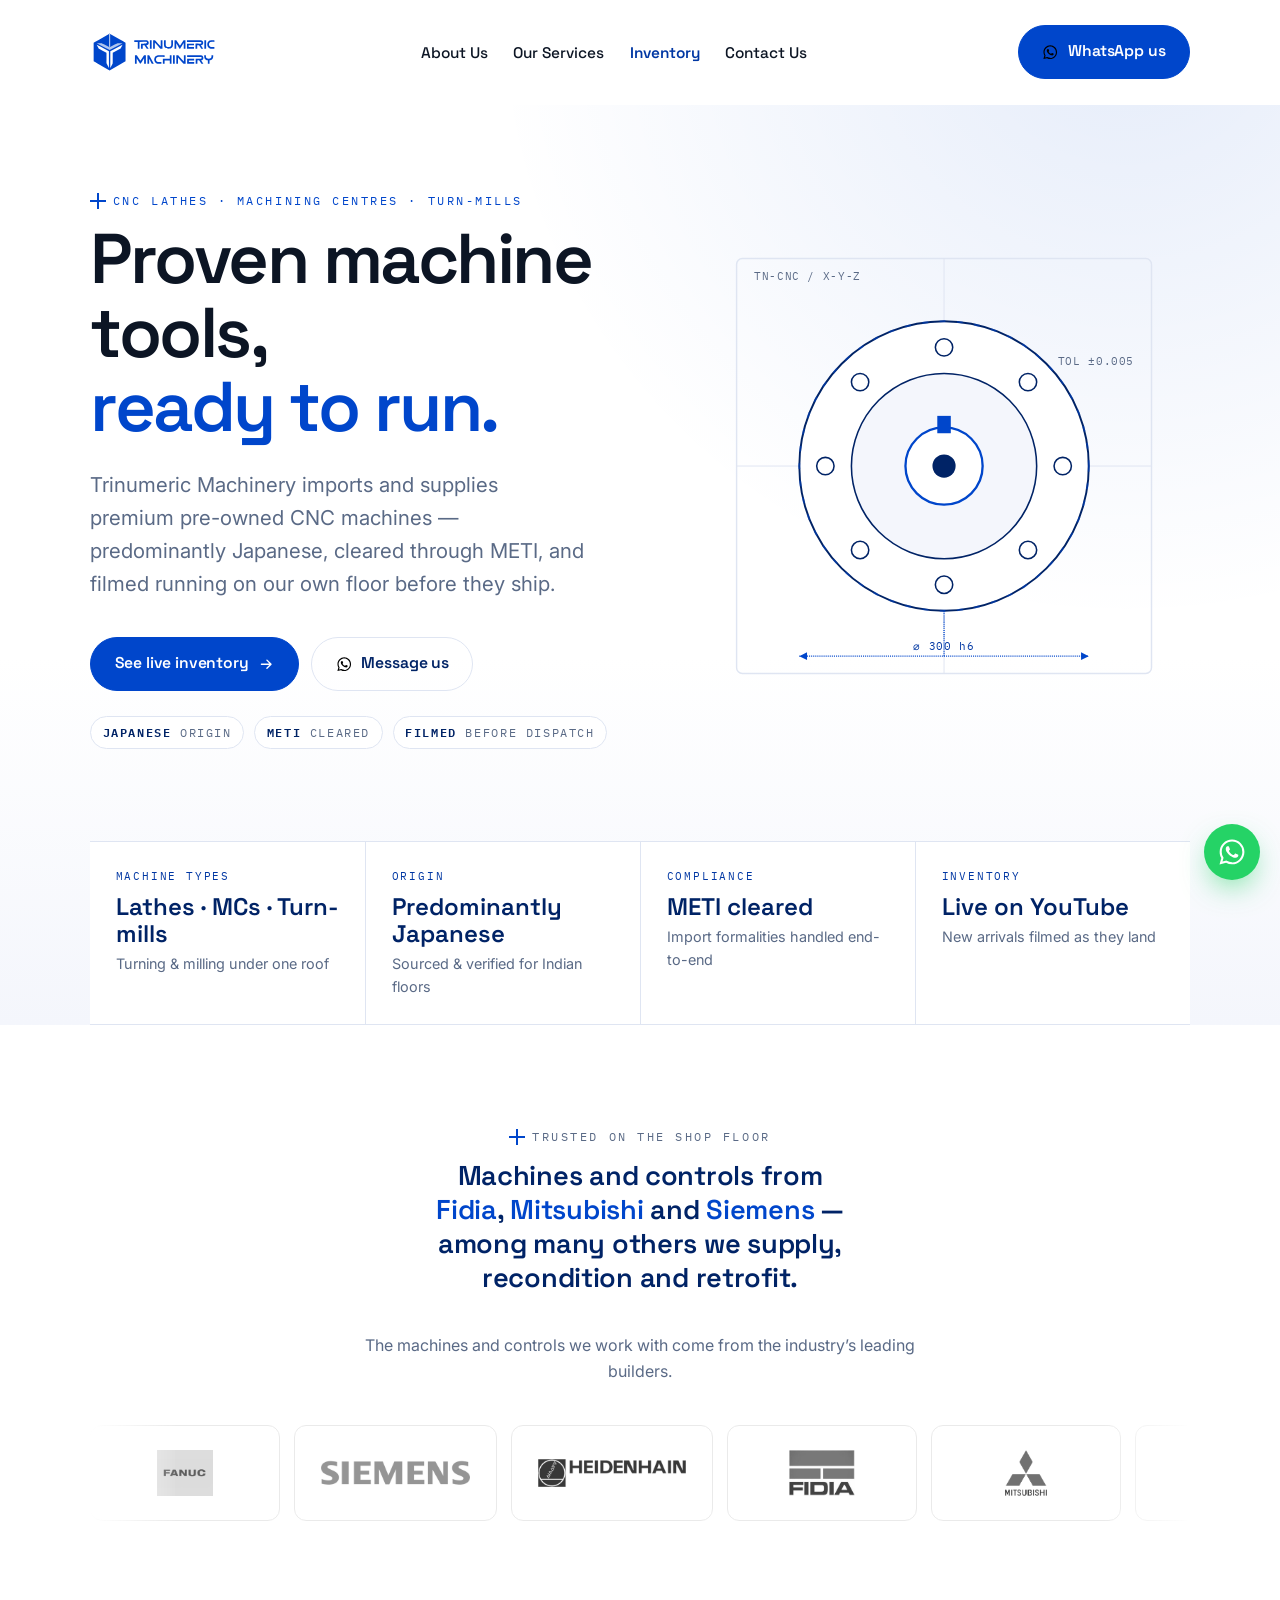
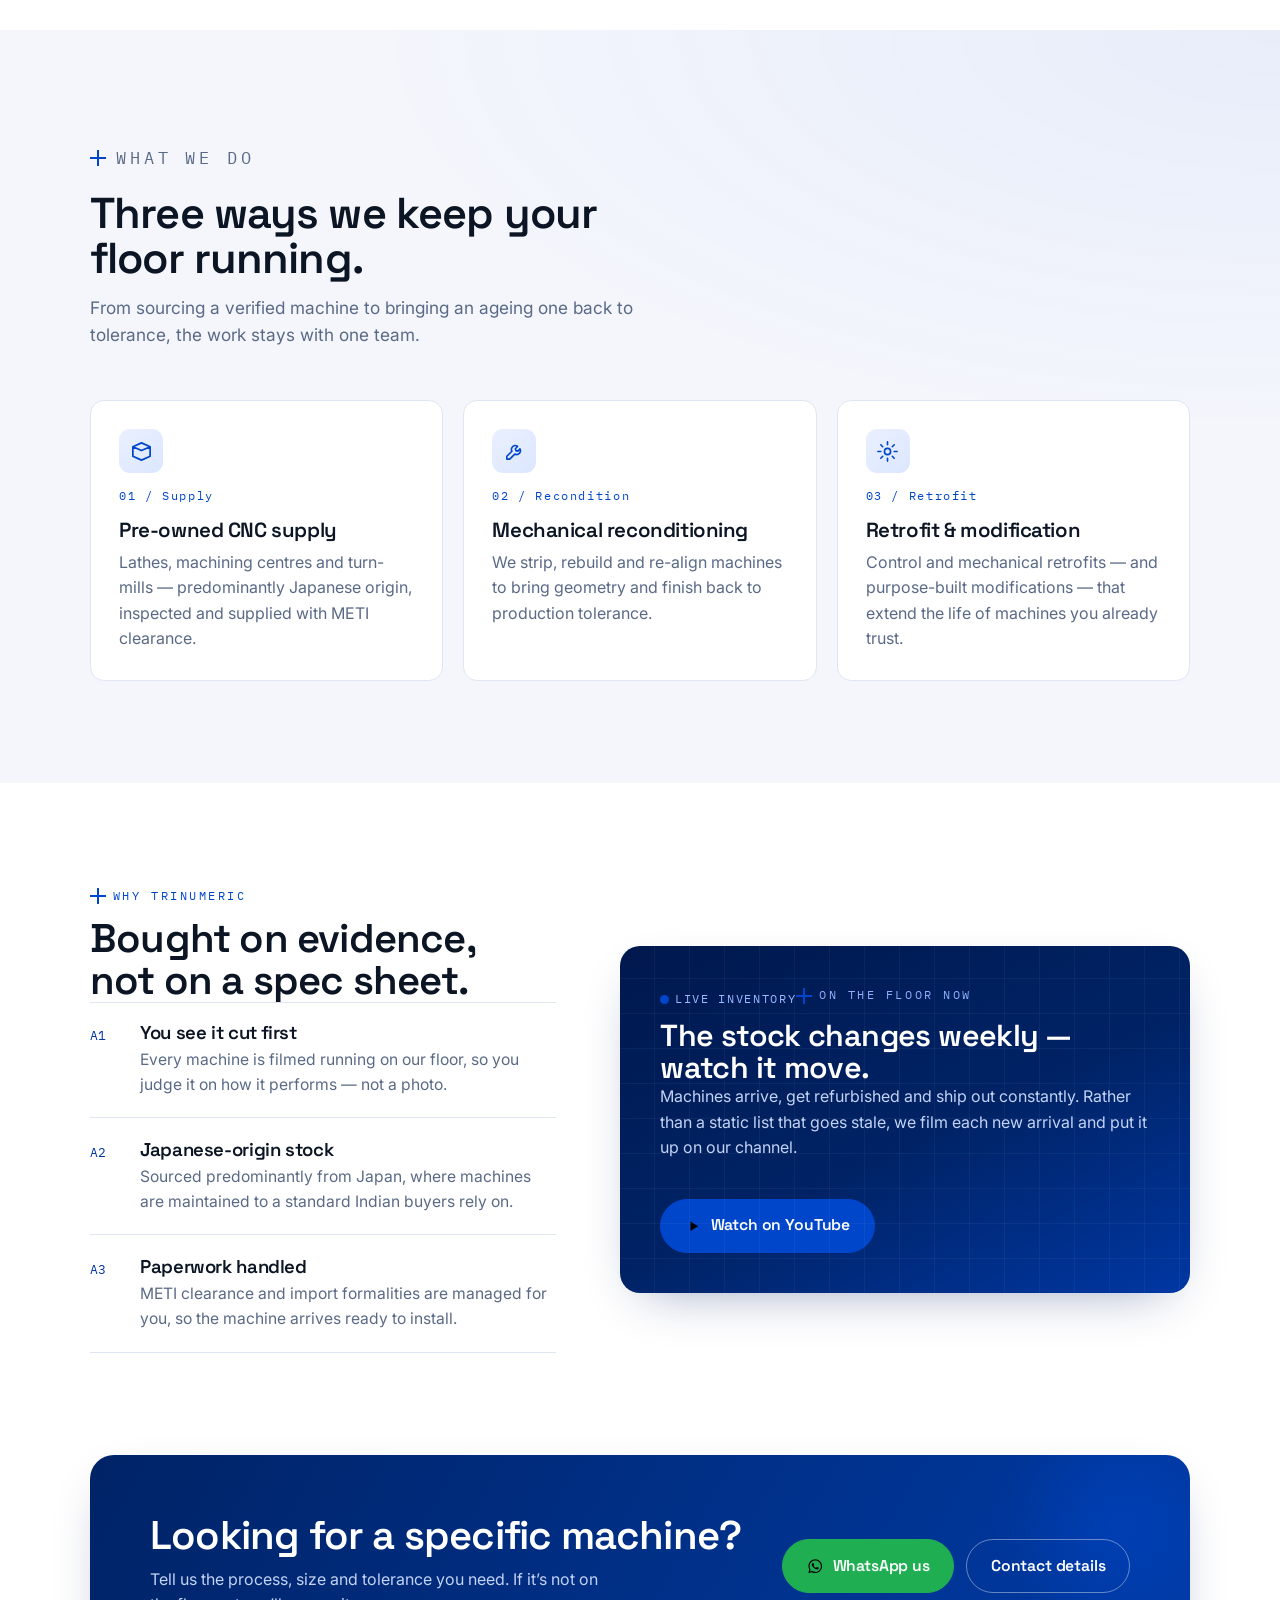
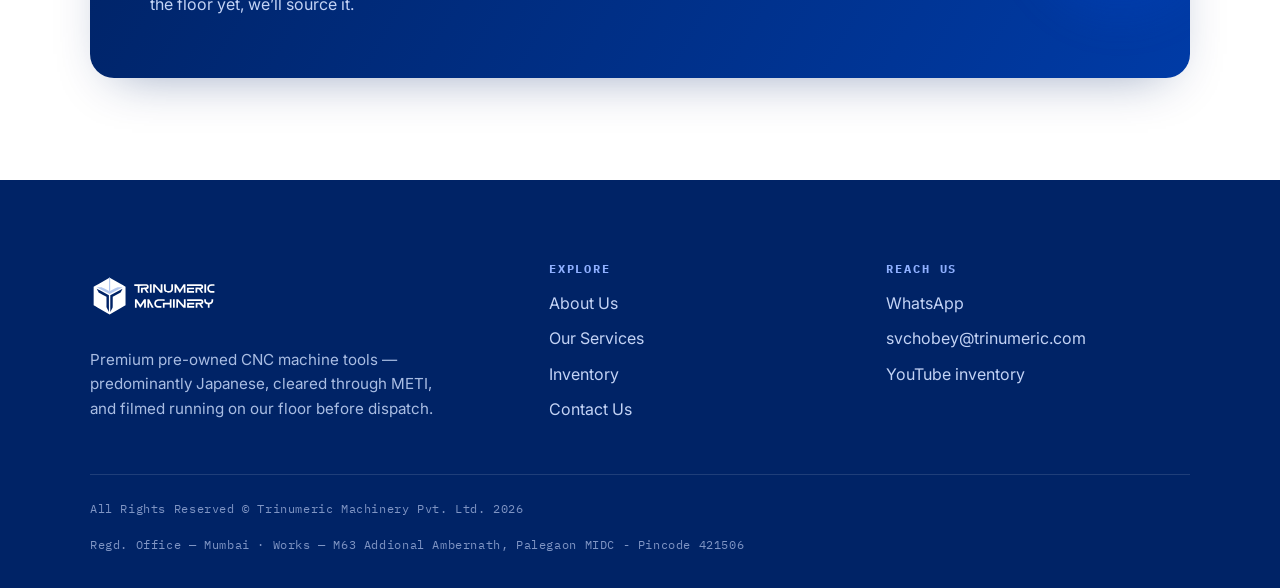
==== commit 824c7793: "new" ====
--- a/index.html
+++ b/index.html
@@ -199,6 +199,10 @@
 .marquee-track{display:flex;width:max-content;gap:14px;animation:marq 34s linear infinite}
 .marquee:hover .marquee-track{animation-play-state:paused}
 @keyframes marq{from{transform:translateX(0)}to{transform:translateX(-50%)}}
+.marquee-track.rev{animation:marqrev 38s linear infinite}
+@keyframes marqrev{from{transform:translateX(-50%)}to{transform:translateX(0)}}
+.marquee .lg .wordmark{font-family:var(--disp);font-weight:600;font-size:1.02rem;color:var(--navy);
+  letter-spacing:-.01em;text-align:center;line-height:1.2;white-space:nowrap}
 .marquee .lg{height:96px;min-width:190px;display:grid;place-items:center;padding:0 26px;background:#fff;
   border:1px solid var(--line);border-radius:12px;filter:grayscale(1);opacity:.78;transition:.25s;flex:none}
 .marquee .lg:hover{filter:none;opacity:1;border-color:#cdd8ef;box-shadow:var(--shadow-sm)}
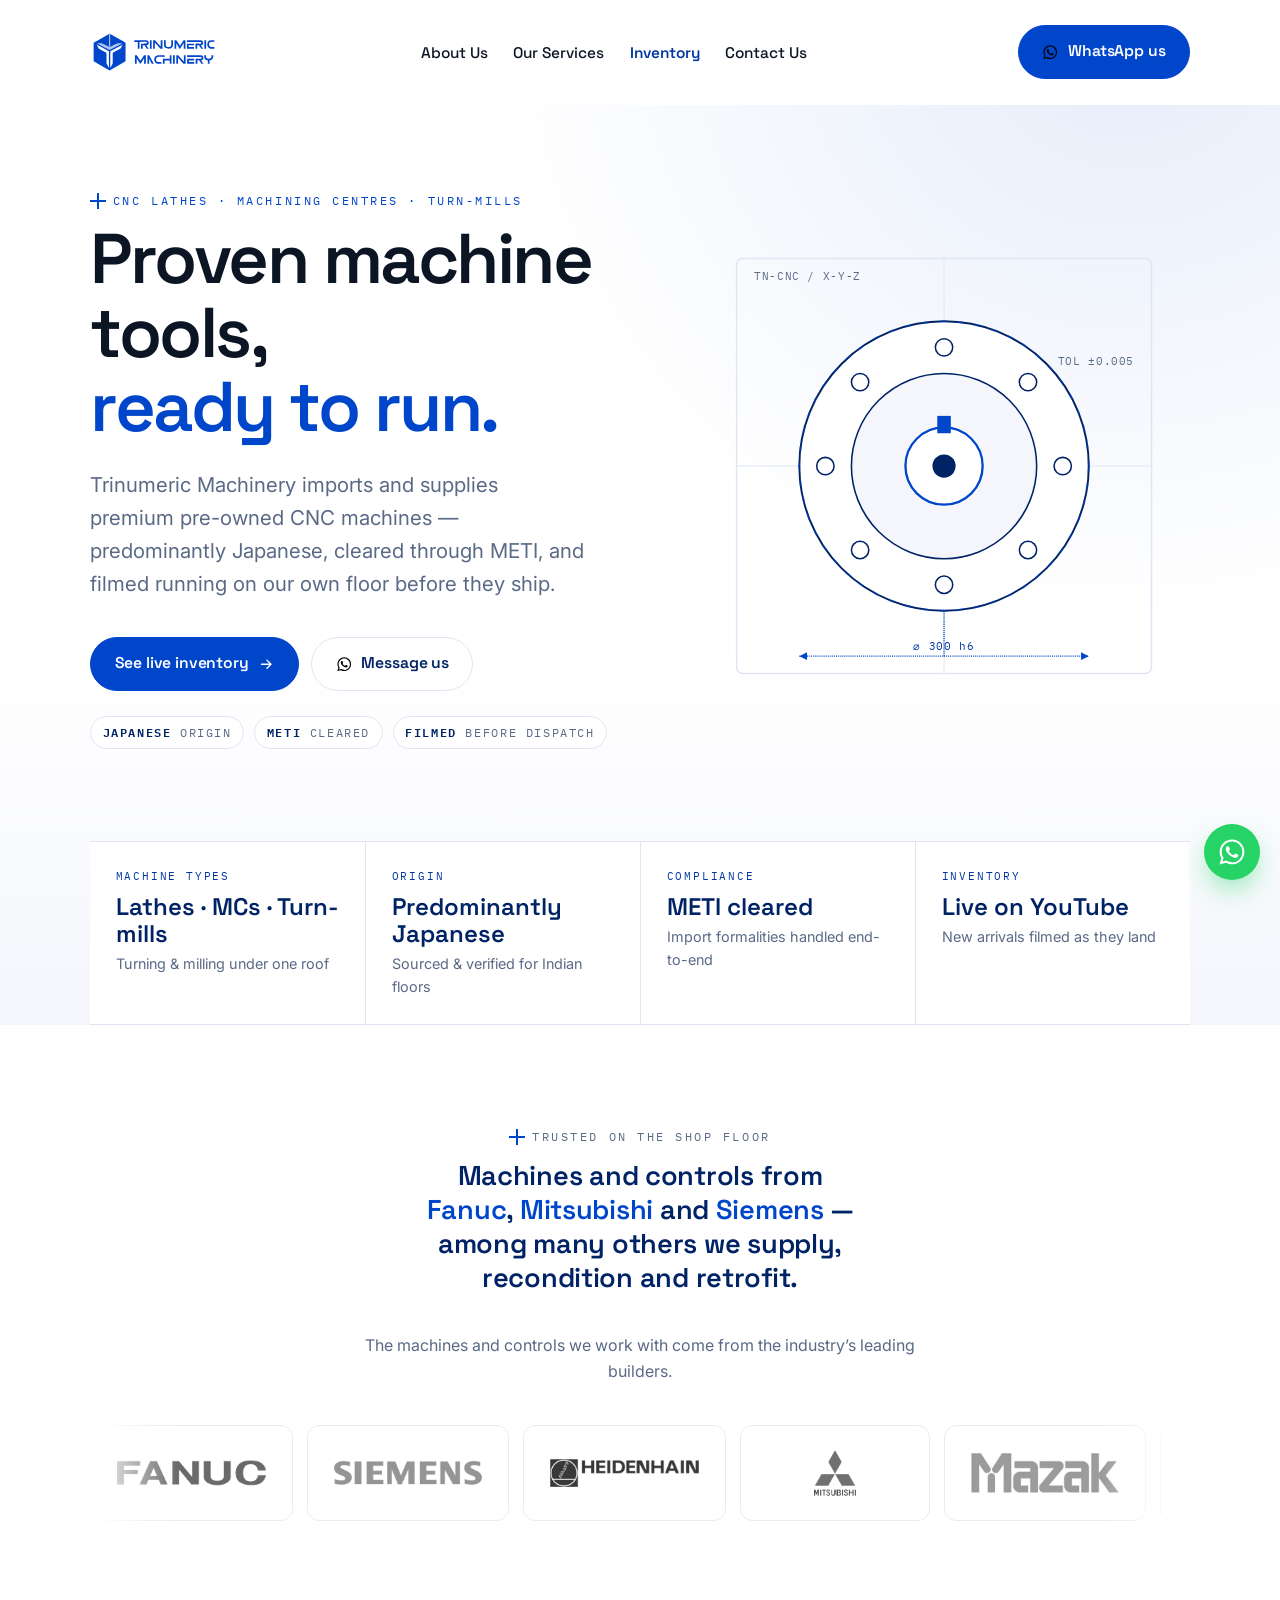
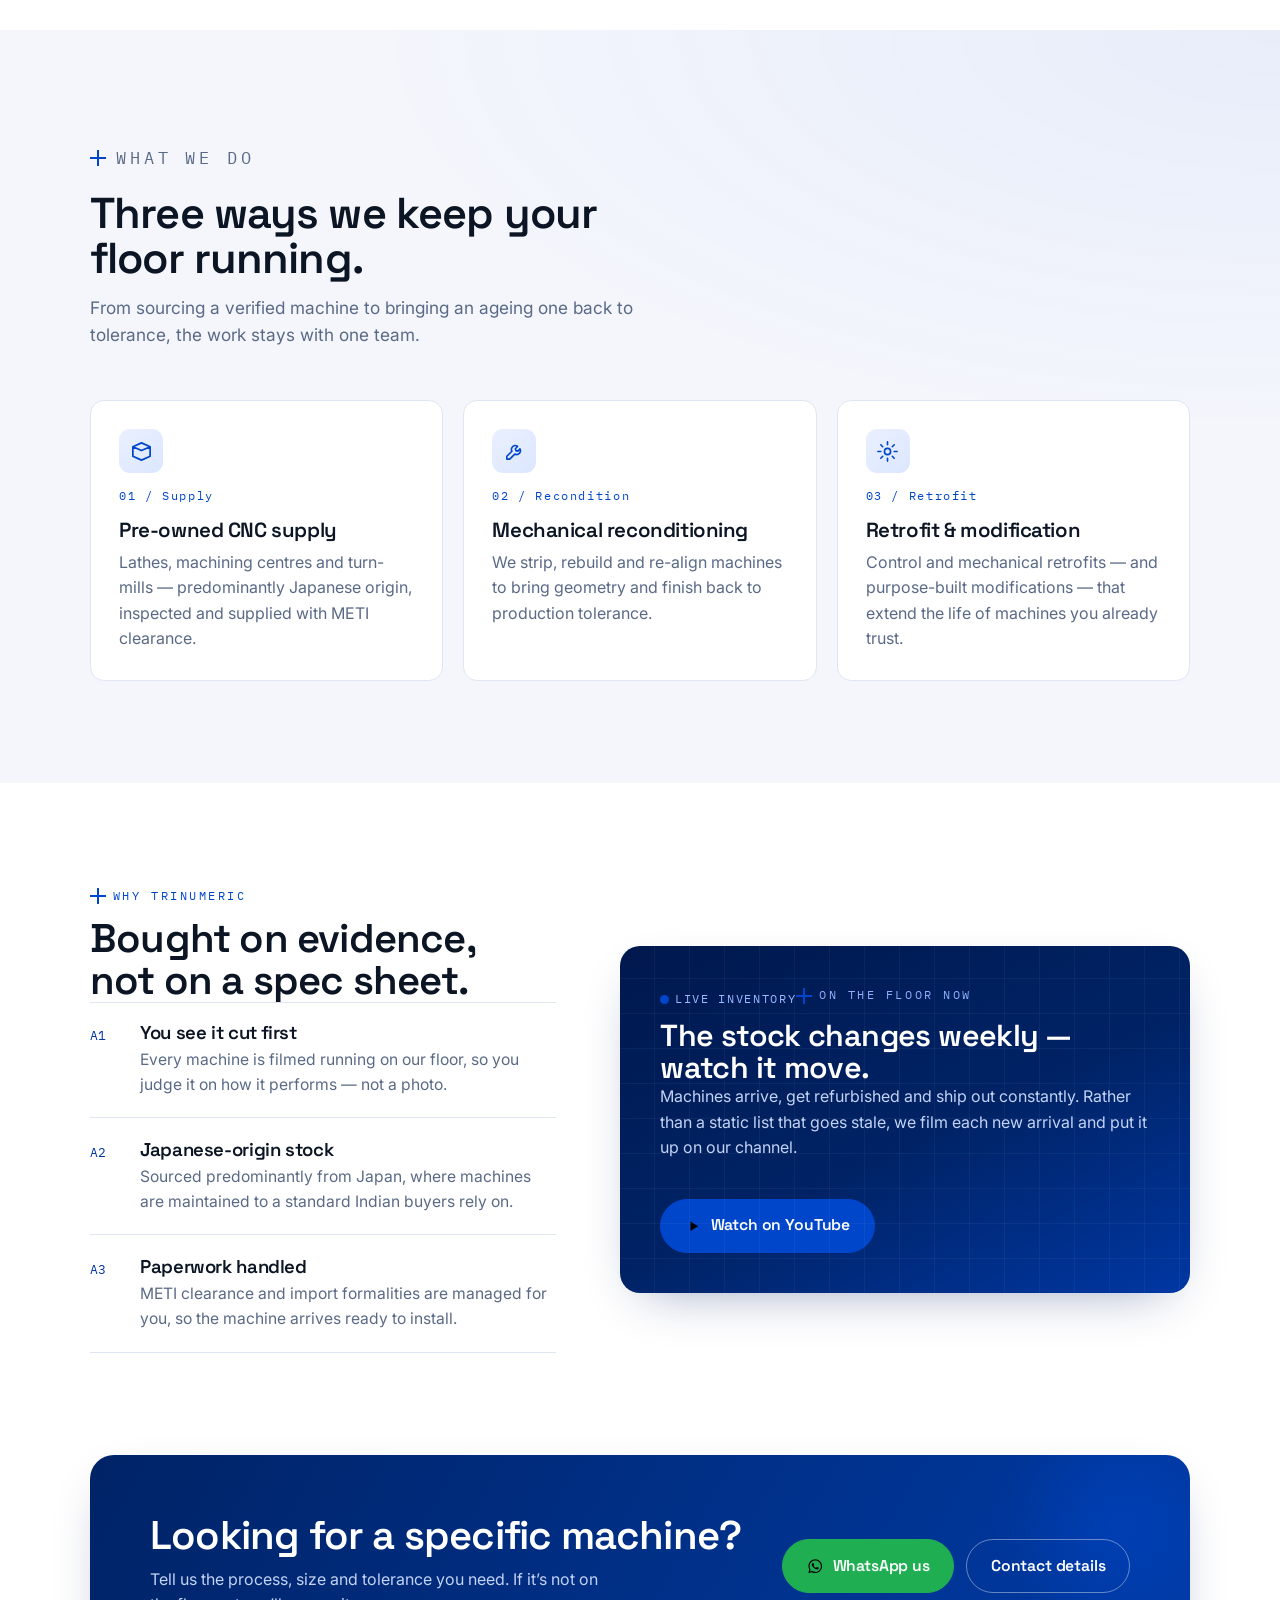
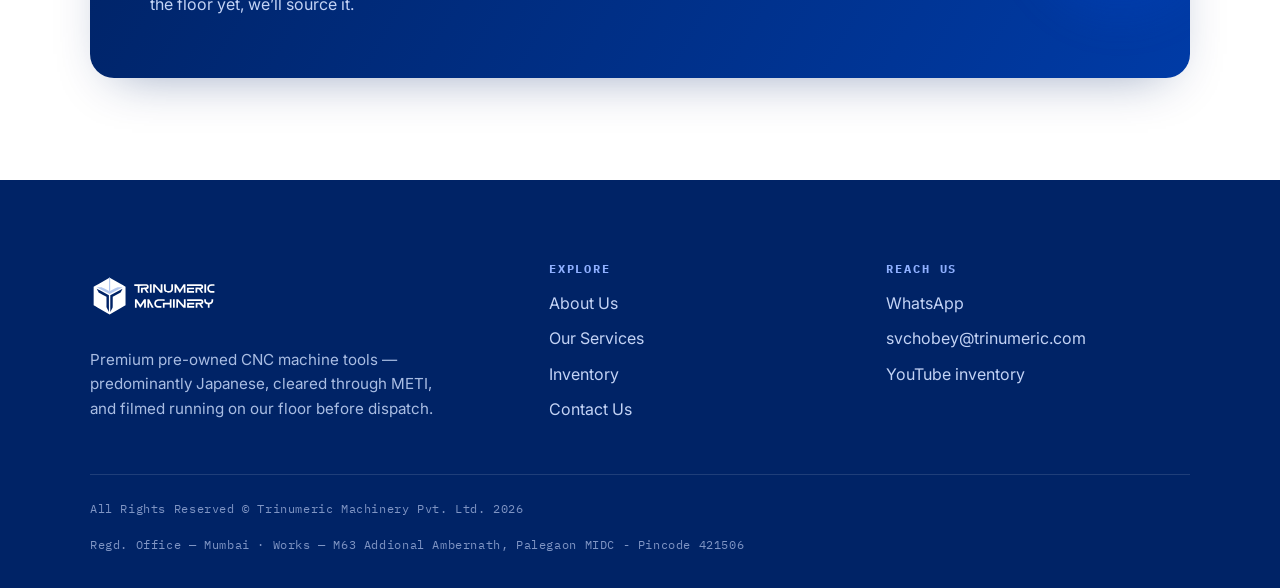
==== commit d94bb99e: "Add files via upload" ====
--- a/index.html
+++ b/index.html
@@ -371,7 +371,7 @@
   *{animation:none!important;transition:none!important;scroll-behavior:auto}
   .draw{stroke-dashoffset:0}.fade-up,.hero-grid *{opacity:1;transform:none}
 }
-</style></head><body><header class="nav" id="nav"><div class="wrap"><div class="nav-inner"><a class="brand" href="index.html" aria-label="Trinumeric Machinery — home"><img src="images/Blogo.svg" alt="Trinumeric Machinery" onerror="this.style.display='none';this.nextElementSibling.style.display='flex';"><span class="brand-fallback" style="display:none"><i class="tick"></i>TRI<b>NUMERIC</b></span></a><ul class="nav-links"><li><a href="about.html">About Us</a></li><li><a href="services.html">Our Services</a></li><li><a href="inventory.html" class="inv">Inventory</a></li><li><a href="contactus.html">Contact Us</a></li></ul><a class="btn btn--orange nav-cta" href="https://wa.link/kkmf4v" target="_blank" rel="noopener"><svg viewBox="0 0 24 24" aria-hidden="true"><path d="M19.05 4.91A9.82 9.82 0 0012.04 2C6.58 2 2.13 6.45 2.13 11.91c0 1.75.46 3.45 1.32 4.95L2 22l5.25-1.38a9.9 9.9 0 004.78 1.22h.01c5.46 0 9.9-4.45 9.9-9.91 0-2.65-1.03-5.14-2.9-7.02zM12.04 20.15c-1.48 0-2.93-.4-4.2-1.15l-.3-.18-3.12.82.83-3.04-.2-.31a8.2 8.2 0 01-1.26-4.38c0-4.54 3.7-8.24 8.25-8.24 2.2 0 4.27.86 5.82 2.42a8.18 8.18 0 012.41 5.83c0 4.54-3.7 8.4-8.06 8.4zm4.52-6.16c-.25-.12-1.47-.72-1.69-.81-.23-.08-.39-.12-.56.12-.16.25-.64.81-.79.98-.14.16-.29.18-.54.06-.25-.12-1.05-.39-1.99-1.23-.74-.66-1.23-1.47-1.38-1.72-.14-.25-.02-.38.11-.51.11-.11.25-.29.37-.43.13-.15.17-.25.25-.42.08-.16.04-.31-.02-.43-.06-.12-.56-1.34-.76-1.84-.2-.48-.4-.42-.56-.42l-.48-.01c-.16 0-.43.06-.66.31-.22.25-.86.85-.86 2.07 0 1.22.89 2.4 1.01 2.56.12.16 1.75 2.67 4.25 3.74.59.26 1.05.41 1.41.52.59.19 1.13.16 1.56.1.48-.07 1.47-.6 1.68-1.18.21-.58.21-1.07.14-1.18-.06-.11-.22-.17-.47-.29z"/></svg>WhatsApp us</a><button class="nav-toggle" aria-label="Open menu" onclick="openMenu()"><svg viewBox="0 0 24 24" aria-hidden="true"><path d="M3 6h18M3 12h18M3 18h18" fill="none" stroke="currentColor" stroke-width="2" stroke-linecap="round"/></svg></button></div></div></header><div class="mmenu" id="mmenu"><div class="mmenu-top"><a class="brand" href="index.html" aria-label="Trinumeric Machinery — home"><img src="images/logo_d.svg" alt="Trinumeric Machinery" onerror="this.style.display='none';this.nextElementSibling.style.display='flex';"><span class="brand-fallback" style="display:none"><i class="tick"></i>TRI<b>NUMERIC</b></span></a><button class="mmenu-close" aria-label="Close menu" onclick="closeMenu()"><svg viewBox="0 0 24 24" aria-hidden="true"><path d="M6 6l12 12M18 6L6 18" fill="none" stroke="currentColor" stroke-width="2" stroke-linecap="round"/></svg></button></div><nav><a href="about.html">About Us</a><a href="services.html">Our Services</a><a href="inventory.html" class="inv">Inventory</a><a href="contactus.html">Contact Us</a></nav><div class="mmenu-foot">TRINUMERIC MACHINERY PVT. LTD.<br><a href="https://wa.link/kkmf4v" target="_blank" rel="noopener">WhatsApp</a> · <a href="mailto:svchobey@trinumeric.com">svchobey@trinumeric.com</a></div></div><section class="hero"><div class="wrap"><div class="hero-grid"><div><p class="eyebrow fade-up">CNC Lathes · Machining Centres · Turn-Mills</p><h1 class="fade-up" style="animation-delay:.05s">Proven machine tools,<br><span class="hl">ready to run.</span></h1><p class="lead fade-up" style="animation-delay:.12s">Trinumeric Machinery imports and supplies premium pre-owned CNC machines &mdash; predominantly Japanese, cleared through METI, and filmed running on our own floor before they ship.</p><div class="hero-cta fade-up" style="animation-delay:.18s"><a class="btn btn--orange" href="inventory.html">See live inventory <svg viewBox="0 0 24 24" aria-hidden="true"><path d="M5 12h14M13 6l6 6-6 6" fill="none" stroke="currentColor" stroke-width="2" stroke-linecap="round" stroke-linejoin="round"/></svg></a><a class="btn btn--ghost" href="https://wa.link/kkmf4v" target="_blank" rel="noopener"><svg viewBox="0 0 24 24" aria-hidden="true"><path d="M19.05 4.91A9.82 9.82 0 0012.04 2C6.58 2 2.13 6.45 2.13 11.91c0 1.75.46 3.45 1.32 4.95L2 22l5.25-1.38a9.9 9.9 0 004.78 1.22h.01c5.46 0 9.9-4.45 9.9-9.91 0-2.65-1.03-5.14-2.9-7.02zM12.04 20.15c-1.48 0-2.93-.4-4.2-1.15l-.3-.18-3.12.82.83-3.04-.2-.31a8.2 8.2 0 01-1.26-4.38c0-4.54 3.7-8.24 8.25-8.24 2.2 0 4.27.86 5.82 2.42a8.18 8.18 0 012.41 5.83c0 4.54-3.7 8.4-8.06 8.4zm4.52-6.16c-.25-.12-1.47-.72-1.69-.81-.23-.08-.39-.12-.56.12-.16.25-.64.81-.79.98-.14.16-.29.18-.54.06-.25-.12-1.05-.39-1.99-1.23-.74-.66-1.23-1.47-1.38-1.72-.14-.25-.02-.38.11-.51.11-.11.25-.29.37-.43.13-.15.17-.25.25-.42.08-.16.04-.31-.02-.43-.06-.12-.56-1.34-.76-1.84-.2-.48-.4-.42-.56-.42l-.48-.01c-.16 0-.43.06-.66.31-.22.25-.86.85-.86 2.07 0 1.22.89 2.4 1.01 2.56.12.16 1.75 2.67 4.25 3.74.59.26 1.05.41 1.41.52.59.19 1.13.16 1.56.1.48-.07 1.47-.6 1.68-1.18.21-.58.21-1.07.14-1.18-.06-.11-.22-.17-.47-.29z"/></svg>Message us</a></div><div class="hero-tags fade-up" style="animation-delay:.24s"><span><b>Japanese</b>&nbsp;origin</span><span><b>METI</b>&nbsp;cleared</span><span><b>Filmed</b>&nbsp;before dispatch</span></div></div>
+</style></head><body><header class="nav" id="nav"><div class="wrap"><div class="nav-inner"><a class="brand" href="index.html" aria-label="Trinumeric Machinery — home"><img src="images/Blogo.svg" alt="Trinumeric Machinery" onerror="this.style.display='none';this.nextElementSibling.style.display='flex';"><span class="brand-fallback" style="display:none"><i class="tick"></i>TRI<b>NUMERIC</b></span></a><ul class="nav-links"><li><a href="about.html">About Us</a></li><li><a href="services.html">Our Services</a></li><li><a href="inventory.html" class="inv">Inventory</a></li><li><a href="contactus.html">Contact Us</a></li></ul><a class="btn btn--orange nav-cta" href="https://wa.link/kkmf4v" target="_blank" rel="noopener"><svg viewBox="0 0 24 24" aria-hidden="true"><path d="M19.05 4.91A9.82 9.82 0 0012.04 2C6.58 2 2.13 6.45 2.13 11.91c0 1.75.46 3.45 1.32 4.95L2 22l5.25-1.38a9.9 9.9 0 004.78 1.22h.01c5.46 0 9.9-4.45 9.9-9.91 0-2.65-1.03-5.14-2.9-7.02zM12.04 20.15c-1.48 0-2.93-.4-4.2-1.15l-.3-.18-3.12.82.83-3.04-.2-.31a8.2 8.2 0 01-1.26-4.38c0-4.54 3.7-8.24 8.25-8.24 2.2 0 4.27.86 5.82 2.42a8.18 8.18 0 012.41 5.83c0 4.54-3.7 8.4-8.06 8.4zm4.52-6.16c-.25-.12-1.47-.72-1.69-.81-.23-.08-.39-.12-.56.12-.16.25-.64.81-.79.98-.14.16-.29.18-.54.06-.25-.12-1.05-.39-1.99-1.23-.74-.66-1.23-1.47-1.38-1.72-.14-.25-.02-.38.11-.51.11-.11.25-.29.37-.43.13-.15.17-.25.25-.42.08-.16.04-.31-.02-.43-.06-.12-.56-1.34-.76-1.84-.2-.48-.4-.42-.56-.42l-.48-.01c-.16 0-.43.06-.66.31-.22.25-.86.85-.86 2.07 0 1.22.89 2.4 1.01 2.56.12.16 1.75 2.67 4.25 3.74.59.26 1.05.41 1.41.52.59.19 1.13.16 1.56.1.48-.07 1.47-.6 1.68-1.18.21-.58.21-1.07.14-1.18-.06-.11-.22-.17-.47-.29z"/></svg>WhatsApp us</a><button class="nav-toggle" aria-label="Open menu" type="button"><svg viewBox="0 0 24 24" aria-hidden="true"><path d="M3 6h18M3 12h18M3 18h18" fill="none" stroke="currentColor" stroke-width="2" stroke-linecap="round"/></svg></button></div></div></header><div class="mmenu" id="mmenu"><div class="mmenu-top"><a class="brand" href="index.html" aria-label="Trinumeric Machinery — home"><img src="images/logo_d.svg" alt="Trinumeric Machinery" onerror="this.style.display='none';this.nextElementSibling.style.display='flex';"><span class="brand-fallback" style="display:none"><i class="tick"></i>TRI<b>NUMERIC</b></span></a><button class="mmenu-close" aria-label="Close menu" type="button"><svg viewBox="0 0 24 24" aria-hidden="true"><path d="M6 6l12 12M18 6L6 18" fill="none" stroke="currentColor" stroke-width="2" stroke-linecap="round"/></svg></button></div><nav><a href="about.html">About Us</a><a href="services.html">Our Services</a><a href="inventory.html" class="inv">Inventory</a><a href="contactus.html">Contact Us</a></nav><div class="mmenu-foot">TRINUMERIC MACHINERY PVT. LTD.<br><a href="https://wa.link/kkmf4v" target="_blank" rel="noopener">WhatsApp</a> · <a href="mailto:svchobey@trinumeric.com">svchobey@trinumeric.com</a></div></div><section class="hero"><div class="wrap"><div class="hero-grid"><div><p class="eyebrow fade-up">CNC Lathes · Machining Centres · Turn-Mills</p><h1 class="fade-up" style="animation-delay:.05s">Proven machine tools,<br><span class="hl">ready to run.</span></h1><p class="lead fade-up" style="animation-delay:.12s">Trinumeric Machinery imports and supplies premium pre-owned CNC machines &mdash; predominantly Japanese, cleared through METI, and filmed running on our own floor before they ship.</p><div class="hero-cta fade-up" style="animation-delay:.18s"><a class="btn btn--orange" href="inventory.html">See live inventory <svg viewBox="0 0 24 24" aria-hidden="true"><path d="M5 12h14M13 6l6 6-6 6" fill="none" stroke="currentColor" stroke-width="2" stroke-linecap="round" stroke-linejoin="round"/></svg></a><a class="btn btn--ghost" href="https://wa.link/kkmf4v" target="_blank" rel="noopener"><svg viewBox="0 0 24 24" aria-hidden="true"><path d="M19.05 4.91A9.82 9.82 0 0012.04 2C6.58 2 2.13 6.45 2.13 11.91c0 1.75.46 3.45 1.32 4.95L2 22l5.25-1.38a9.9 9.9 0 004.78 1.22h.01c5.46 0 9.9-4.45 9.9-9.91 0-2.65-1.03-5.14-2.9-7.02zM12.04 20.15c-1.48 0-2.93-.4-4.2-1.15l-.3-.18-3.12.82.83-3.04-.2-.31a8.2 8.2 0 01-1.26-4.38c0-4.54 3.7-8.24 8.25-8.24 2.2 0 4.27.86 5.82 2.42a8.18 8.18 0 012.41 5.83c0 4.54-3.7 8.4-8.06 8.4zm4.52-6.16c-.25-.12-1.47-.72-1.69-.81-.23-.08-.39-.12-.56.12-.16.25-.64.81-.79.98-.14.16-.29.18-.54.06-.25-.12-1.05-.39-1.99-1.23-.74-.66-1.23-1.47-1.38-1.72-.14-.25-.02-.38.11-.51.11-.11.25-.29.37-.43.13-.15.17-.25.25-.42.08-.16.04-.31-.02-.43-.06-.12-.56-1.34-.76-1.84-.2-.48-.4-.42-.56-.42l-.48-.01c-.16 0-.43.06-.66.31-.22.25-.86.85-.86 2.07 0 1.22.89 2.4 1.01 2.56.12.16 1.75 2.67 4.25 3.74.59.26 1.05.41 1.41.52.59.19 1.13.16 1.56.1.48-.07 1.47-.6 1.68-1.18.21-.58.21-1.07.14-1.18-.06-.11-.22-.17-.47-.29z"/></svg>Message us</a></div><div class="hero-tags fade-up" style="animation-delay:.24s"><span><b>Japanese</b>&nbsp;origin</span><span><b>METI</b>&nbsp;cleared</span><span><b>Filmed</b>&nbsp;before dispatch</span></div></div>
 <div class="figure" aria-hidden="true">
 <svg viewBox="0 0 510 510" xmlns="http://www.w3.org/2000/svg">
   <!-- outer coordinate frame -->
@@ -408,4 +408,4 @@
   <text x="58" y="62" class="callout">TN-CNC / X-Y-Z</text>
 </svg>
 </div>
-</div></div><div class="wrap"><div class="specstrip"><div class="spec"><div class="k">Machine types</div><div class="v">Lathes · MCs · Turn-mills</div><div class="n">Turning &amp; milling under one roof</div></div><div class="spec"><div class="k">Origin</div><div class="v">Predominantly Japanese</div><div class="n">Sourced &amp; verified for Indian floors</div></div><div class="spec"><div class="k">Compliance</div><div class="v">METI cleared</div><div class="n">Import formalities handled end-to-end</div></div><div class="spec"><div class="k">Inventory</div><div class="v">Live on YouTube</div><div class="n">New arrivals filmed as they land</div></div></div></div></section><section class="section"><div class="wrap clients"><p class="eyebrow gap" style="justify-content:center">Trusted on the shop floor</p><p class="named">Machines and controls from <u>Fidia</u>, <u>Mitsubishi</u> and <u>Siemens</u> &mdash; among many others we supply, recondition and retrofit.</p><p style="color:var(--steel);max-width:60ch;margin:0 auto 2.2em">The machines and controls we work with come from the industry&rsquo;s leading builders.</p><div class="marquee"><div class="marquee-track"><div class="lg"><img src="images/brand-fanuc.png" alt="Fanuc" loading="lazy"></div><div class="lg"><img src="images/brand-siemens.png" alt="Siemens" loading="lazy"></div><div class="lg"><img src="images/brand-heidenhain.png" alt="Heidenhain" loading="lazy"></div><div class="lg"><img src="images/brand-fidia.png" alt="Fidia" loading="lazy"></div><div class="lg"><img src="images/brand-mitsubishi.png" alt="Mitsubishi" loading="lazy"></div><div class="lg"><img src="images/brand-mazak.png" alt="Mazak" loading="lazy"></div><div class="lg"><img src="images/brand-makino.png" alt="Makino" loading="lazy"></div><div class="lg"><img src="images/brand-okuma.png" alt="Okuma" loading="lazy"></div><div class="lg"><img src="images/brand-fanuc.png" alt="Fanuc" loading="lazy"></div><div class="lg"><img src="images/brand-siemens.png" alt="Siemens" loading="lazy"></div><div class="lg"><img src="images/brand-heidenhain.png" alt="Heidenhain" loading="lazy"></div><div class="lg"><img src="images/brand-fidia.png" alt="Fidia" loading="lazy"></div><div class="lg"><img src="images/brand-mitsubishi.png" alt="Mitsubishi" loading="lazy"></div><div class="lg"><img src="images/brand-mazak.png" alt="Mazak" loading="lazy"></div><div class="lg"><img src="images/brand-makino.png" alt="Makino" loading="lazy"></div><div class="lg"><img src="images/brand-okuma.png" alt="Okuma" loading="lazy"></div></div></div></div></section><section class="section section--paper"><div class="wrap"><div class="shead"><p class="eyebrow">What we do</p><h2>Three ways we keep your floor running.</h2><p>From sourcing a verified machine to bringing an ageing one back to tolerance, the work stays with one team.</p></div><div class="cards"><article class="card"><div class="ic"><svg viewBox="0 0 24 24" aria-hidden="true"><path d="M3 7l9-4 9 4-9 4-9-4zm0 0v10l9 4 9-4V7" fill="none" stroke="currentColor" stroke-width="1.8" stroke-linejoin="round"/></svg></div><div class="idx">01 / Supply</div><h3>Pre-owned CNC supply</h3><p>Lathes, machining centres and turn-mills &mdash; predominantly Japanese origin, inspected and supplied with METI clearance.</p></article><article class="card"><div class="ic"><svg viewBox="0 0 24 24" aria-hidden="true"><path d="M14.7 6.3a4 4 0 00-5.4 5.4L4 17v3h3l5.3-5.3a4 4 0 005.4-5.4l-2.3 2.3-2-.5-.5-2 2.3-2.3z" fill="none" stroke="currentColor" stroke-width="1.7" stroke-linejoin="round"/></svg></div><div class="idx">02 / Recondition</div><h3>Mechanical reconditioning</h3><p>We strip, rebuild and re-align machines to bring geometry and finish back to production tolerance.</p></article><article class="card"><div class="ic"><svg viewBox="0 0 24 24" aria-hidden="true"><circle cx="12" cy="12" r="3.2" fill="none" stroke="currentColor" stroke-width="1.7"/><path d="M12 2v3M12 19v3M2 12h3M19 12h3M5 5l2 2M17 17l2 2M19 5l-2 2M7 17l-2 2" stroke="currentColor" stroke-width="1.7" stroke-linecap="round"/></svg></div><div class="idx">03 / Retrofit</div><h3>Retrofit &amp; modification</h3><p>Control and mechanical retrofits &mdash; and purpose-built modifications &mdash; that extend the life of machines you already trust.</p></article></div></div></section><section class="section"><div class="wrap"><div class="split"><div><p class="eyebrow">Why Trinumeric</p><h2 style="font-size:clamp(1.8rem,3.4vw,2.5rem)">Bought on evidence,<br>not on a spec sheet.</h2><ul class="why"><li><span class="no">A1</span><div><h3>You see it cut first</h3><p>Every machine is filmed running on our floor, so you judge it on how it performs &mdash; not a photo.</p></div></li><li><span class="no">A2</span><div><h3>Japanese-origin stock</h3><p>Sourced predominantly from Japan, where machines are maintained to a standard Indian buyers rely on.</p></div></li><li><span class="no">A3</span><div><h3>Paperwork handled</h3><p>METI clearance and import formalities are managed for you, so the machine arrives ready to install.</p></div></li></ul></div><div class="panel"><span class="live"><i class="dot"></i>Live inventory</span><p class="eyebrow">On the floor now</p><h3>The stock changes weekly &mdash; watch it move.</h3><p>Machines arrive, get refurbished and ship out constantly. Rather than a static list that goes stale, we film each new arrival and put it up on our channel.</p><a class="btn btn--orange" style="margin-top:1.4em" href="https://www.youtube.com/@TrinumericMachinery" target="_blank" rel="noopener"><svg viewBox="0 0 24 24" aria-hidden="true"><path d="M8 5v14l11-7z"/></svg>Watch on YouTube</a></div></div></div></section><section class="section" style="padding-top:0"><div class="wrap"><div class="ctaband"><div><h2>Looking for a specific machine?</h2><p>Tell us the process, size and tolerance you need. If it&rsquo;s not on the floor yet, we&rsquo;ll source it.</p></div><div class="btns"><a class="btn btn--wa" href="https://wa.link/kkmf4v" target="_blank" rel="noopener"><svg viewBox="0 0 24 24" aria-hidden="true"><path d="M19.05 4.91A9.82 9.82 0 0012.04 2C6.58 2 2.13 6.45 2.13 11.91c0 1.75.46 3.45 1.32 4.95L2 22l5.25-1.38a9.9 9.9 0 004.78 1.22h.01c5.46 0 9.9-4.45 9.9-9.91 0-2.65-1.03-5.14-2.9-7.02zM12.04 20.15c-1.48 0-2.93-.4-4.2-1.15l-.3-.18-3.12.82.83-3.04-.2-.31a8.2 8.2 0 01-1.26-4.38c0-4.54 3.7-8.24 8.25-8.24 2.2 0 4.27.86 5.82 2.42a8.18 8.18 0 012.41 5.83c0 4.54-3.7 8.4-8.06 8.4zm4.52-6.16c-.25-.12-1.47-.72-1.69-.81-.23-.08-.39-.12-.56.12-.16.25-.64.81-.79.98-.14.16-.29.18-.54.06-.25-.12-1.05-.39-1.99-1.23-.74-.66-1.23-1.47-1.38-1.72-.14-.25-.02-.38.11-.51.11-.11.25-.29.37-.43.13-.15.17-.25.25-.42.08-.16.04-.31-.02-.43-.06-.12-.56-1.34-.76-1.84-.2-.48-.4-.42-.56-.42l-.48-.01c-.16 0-.43.06-.66.31-.22.25-.86.85-.86 2.07 0 1.22.89 2.4 1.01 2.56.12.16 1.75 2.67 4.25 3.74.59.26 1.05.41 1.41.52.59.19 1.13.16 1.56.1.48-.07 1.47-.6 1.68-1.18.21-.58.21-1.07.14-1.18-.06-.11-.22-.17-.47-.29z"/></svg>WhatsApp us</a><a class="btn btn--ghost" style="color:#fff;border-color:rgba(255,255,255,.4)" href="contactus.html">Contact details</a></div></div></div></section><footer class="foot"><div class="wrap"><div class="foot-grid"><div><a class="brand" style="margin-bottom:16px" href="index.html" aria-label="Trinumeric Machinery — home"><img src="images/logo_d.svg" alt="Trinumeric Machinery" onerror="this.style.display='none';this.nextElementSibling.style.display='flex';"><span class="brand-fallback" style="display:none"><i class="tick"></i>TRI<b>NUMERIC</b></span></a><p>Premium pre-owned CNC machine tools — predominantly Japanese, cleared through METI, and filmed running on our floor before dispatch.</p></div><div><h4>Explore</h4><ul><li><a href="about.html">About Us</a></li><li><a href="services.html">Our Services</a></li><li><a href="inventory.html">Inventory</a></li><li><a href="contactus.html">Contact Us</a></li></ul></div><div><h4>Reach us</h4><ul><li><a href="https://wa.link/kkmf4v" target="_blank" rel="noopener">WhatsApp</a></li><li><a href="mailto:svchobey@trinumeric.com">svchobey@trinumeric.com</a></li><li><a href="https://www.youtube.com/@TrinumericMachinery" target="_blank" rel="noopener">YouTube inventory</a></li></ul></div></div><div class="foot-bottom"><span>All Rights Reserved &copy; Trinumeric Machinery Pvt. Ltd. 2026</span><span>Regd. Office — Mumbai &middot; Works — M63 Addional Ambernath, Palegaon MIDC - Pincode 421506</span></div></div></footer><a class="wa-float" href="https://wa.link/kkmf4v" target="_blank" rel="noopener" aria-label="Chat on WhatsApp"><svg viewBox="0 0 24 24" aria-hidden="true"><path d="M19.05 4.91A9.82 9.82 0 0012.04 2C6.58 2 2.13 6.45 2.13 11.91c0 1.75.46 3.45 1.32 4.95L2 22l5.25-1.38a9.9 9.9 0 004.78 1.22h.01c5.46 0 9.9-4.45 9.9-9.91 0-2.65-1.03-5.14-2.9-7.02zM12.04 20.15c-1.48 0-2.93-.4-4.2-1.15l-.3-.18-3.12.82.83-3.04-.2-.31a8.2 8.2 0 01-1.26-4.38c0-4.54 3.7-8.24 8.25-8.24 2.2 0 4.27.86 5.82 2.42a8.18 8.18 0 012.41 5.83c0 4.54-3.7 8.4-8.06 8.4zm4.52-6.16c-.25-.12-1.47-.72-1.69-.81-.23-.08-.39-.12-.56.12-.16.25-.64.81-.79.98-.14.16-.29.18-.54.06-.25-.12-1.05-.39-1.99-1.23-.74-.66-1.23-1.47-1.38-1.72-.14-.25-.02-.38.11-.51.11-.11.25-.29.37-.43.13-.15.17-.25.25-.42.08-.16.04-.31-.02-.43-.06-.12-.56-1.34-.76-1.84-.2-.48-.4-.42-.56-.42l-.48-.01c-.16 0-.43.06-.66.31-.22.25-.86.85-.86 2.07 0 1.22.89 2.4 1.01 2.56.12.16 1.75 2.67 4.25 3.74.59.26 1.05.41 1.41.52.59.19 1.13.16 1.56.1.48-.07 1.47-.6 1.68-1.18.21-.58.21-1.07.14-1.18-.06-.11-.22-.17-.47-.29z"/></svg></a><button class="totop" id="totop" aria-label="Back to top" onclick="top()"><svg viewBox="0 0 24 24" aria-hidden="true"><path d="M12 19V5M6 11l6-6 6 6" fill="none" stroke="currentColor" stroke-width="2" stroke-linecap="round" stroke-linejoin="round"/></svg></button><script>var n=document.getElementById("nav"),t=document.getElementById("totop");function sc(){var y=window.scrollY;n.classList.toggle("scrolled",y>8);t.classList.toggle("show",y>500);}window.addEventListener("scroll",sc);sc();function openMenu(){document.getElementById("mmenu").classList.add("open");document.body.style.overflow="hidden";}function closeMenu(){document.getElementById("mmenu").classList.remove("open");document.body.style.overflow="";}function top(){window.scrollTo({top:0,behavior:"smooth"});}document.querySelectorAll(".mmenu nav a").forEach(function(a){a.addEventListener("click",closeMenu);});</script></body></html>+</div></div><div class="wrap"><div class="specstrip"><div class="spec"><div class="k">Machine types</div><div class="v">Lathes · MCs · Turn-mills</div><div class="n">Turning &amp; milling under one roof</div></div><div class="spec"><div class="k">Origin</div><div class="v">Predominantly Japanese</div><div class="n">Sourced &amp; verified for Indian floors</div></div><div class="spec"><div class="k">Compliance</div><div class="v">METI cleared</div><div class="n">Import formalities handled end-to-end</div></div><div class="spec"><div class="k">Inventory</div><div class="v">Live on YouTube</div><div class="n">New arrivals filmed as they land</div></div></div></div></section><section class="section"><div class="wrap clients"><p class="eyebrow gap" style="justify-content:center">Trusted on the shop floor</p><p class="named">Machines and controls from <u>Fanuc</u>, <u>Mitsubishi</u> and <u>Siemens</u> &mdash; among many others we supply, recondition and retrofit.</p><p style="color:var(--steel);max-width:60ch;margin:0 auto 2.2em">The machines and controls we work with come from the industry&rsquo;s leading builders.</p><div class="marquee"><div class="marquee-track"><div class="lg"><img src="images/brand-fanuc.png" alt="Fanuc" loading="lazy"></div><div class="lg"><img src="images/brand-siemens.png" alt="Siemens" loading="lazy"></div><div class="lg"><img src="images/brand-heidenhain.png" alt="Heidenhain" loading="lazy"></div><div class="lg"><img src="images/brand-mitsubishi.png" alt="Mitsubishi" loading="lazy"></div><div class="lg"><img src="images/brand-mazak.png" alt="Mazak" loading="lazy"></div><div class="lg"><img src="images/brand-makino.png" alt="Makino" loading="lazy"></div><div class="lg"><img src="images/brand-okuma.png" alt="Okuma" loading="lazy"></div><div class="lg"><img src="images/brand-fanuc.png" alt="Fanuc" loading="lazy"></div><div class="lg"><img src="images/brand-siemens.png" alt="Siemens" loading="lazy"></div><div class="lg"><img src="images/brand-heidenhain.png" alt="Heidenhain" loading="lazy"></div><div class="lg"><img src="images/brand-mitsubishi.png" alt="Mitsubishi" loading="lazy"></div><div class="lg"><img src="images/brand-mazak.png" alt="Mazak" loading="lazy"></div><div class="lg"><img src="images/brand-makino.png" alt="Makino" loading="lazy"></div><div class="lg"><img src="images/brand-okuma.png" alt="Okuma" loading="lazy"></div></div></div></div></section><section class="section section--paper"><div class="wrap"><div class="shead"><p class="eyebrow">What we do</p><h2>Three ways we keep your floor running.</h2><p>From sourcing a verified machine to bringing an ageing one back to tolerance, the work stays with one team.</p></div><div class="cards"><article class="card"><div class="ic"><svg viewBox="0 0 24 24" aria-hidden="true"><path d="M3 7l9-4 9 4-9 4-9-4zm0 0v10l9 4 9-4V7" fill="none" stroke="currentColor" stroke-width="1.8" stroke-linejoin="round"/></svg></div><div class="idx">01 / Supply</div><h3>Pre-owned CNC supply</h3><p>Lathes, machining centres and turn-mills &mdash; predominantly Japanese origin, inspected and supplied with METI clearance.</p></article><article class="card"><div class="ic"><svg viewBox="0 0 24 24" aria-hidden="true"><path d="M14.7 6.3a4 4 0 00-5.4 5.4L4 17v3h3l5.3-5.3a4 4 0 005.4-5.4l-2.3 2.3-2-.5-.5-2 2.3-2.3z" fill="none" stroke="currentColor" stroke-width="1.7" stroke-linejoin="round"/></svg></div><div class="idx">02 / Recondition</div><h3>Mechanical reconditioning</h3><p>We strip, rebuild and re-align machines to bring geometry and finish back to production tolerance.</p></article><article class="card"><div class="ic"><svg viewBox="0 0 24 24" aria-hidden="true"><circle cx="12" cy="12" r="3.2" fill="none" stroke="currentColor" stroke-width="1.7"/><path d="M12 2v3M12 19v3M2 12h3M19 12h3M5 5l2 2M17 17l2 2M19 5l-2 2M7 17l-2 2" stroke="currentColor" stroke-width="1.7" stroke-linecap="round"/></svg></div><div class="idx">03 / Retrofit</div><h3>Retrofit &amp; modification</h3><p>Control and mechanical retrofits &mdash; and purpose-built modifications &mdash; that extend the life of machines you already trust.</p></article></div></div></section><section class="section"><div class="wrap"><div class="split"><div><p class="eyebrow">Why Trinumeric</p><h2 style="font-size:clamp(1.8rem,3.4vw,2.5rem)">Bought on evidence,<br>not on a spec sheet.</h2><ul class="why"><li><span class="no">A1</span><div><h3>You see it cut first</h3><p>Every machine is filmed running on our floor, so you judge it on how it performs &mdash; not a photo.</p></div></li><li><span class="no">A2</span><div><h3>Japanese-origin stock</h3><p>Sourced predominantly from Japan, where machines are maintained to a standard Indian buyers rely on.</p></div></li><li><span class="no">A3</span><div><h3>Paperwork handled</h3><p>METI clearance and import formalities are managed for you, so the machine arrives ready to install.</p></div></li></ul></div><div class="panel"><span class="live"><i class="dot"></i>Live inventory</span><p class="eyebrow">On the floor now</p><h3>The stock changes weekly &mdash; watch it move.</h3><p>Machines arrive, get refurbished and ship out constantly. Rather than a static list that goes stale, we film each new arrival and put it up on our channel.</p><a class="btn btn--orange" style="margin-top:1.4em" href="https://www.youtube.com/@TrinumericMachinery" target="_blank" rel="noopener"><svg viewBox="0 0 24 24" aria-hidden="true"><path d="M8 5v14l11-7z"/></svg>Watch on YouTube</a></div></div></div></section><section class="section" style="padding-top:0"><div class="wrap"><div class="ctaband"><div><h2>Looking for a specific machine?</h2><p>Tell us the process, size and tolerance you need. If it&rsquo;s not on the floor yet, we&rsquo;ll source it.</p></div><div class="btns"><a class="btn btn--wa" href="https://wa.link/kkmf4v" target="_blank" rel="noopener"><svg viewBox="0 0 24 24" aria-hidden="true"><path d="M19.05 4.91A9.82 9.82 0 0012.04 2C6.58 2 2.13 6.45 2.13 11.91c0 1.75.46 3.45 1.32 4.95L2 22l5.25-1.38a9.9 9.9 0 004.78 1.22h.01c5.46 0 9.9-4.45 9.9-9.91 0-2.65-1.03-5.14-2.9-7.02zM12.04 20.15c-1.48 0-2.93-.4-4.2-1.15l-.3-.18-3.12.82.83-3.04-.2-.31a8.2 8.2 0 01-1.26-4.38c0-4.54 3.7-8.24 8.25-8.24 2.2 0 4.27.86 5.82 2.42a8.18 8.18 0 012.41 5.83c0 4.54-3.7 8.4-8.06 8.4zm4.52-6.16c-.25-.12-1.47-.72-1.69-.81-.23-.08-.39-.12-.56.12-.16.25-.64.81-.79.98-.14.16-.29.18-.54.06-.25-.12-1.05-.39-1.99-1.23-.74-.66-1.23-1.47-1.38-1.72-.14-.25-.02-.38.11-.51.11-.11.25-.29.37-.43.13-.15.17-.25.25-.42.08-.16.04-.31-.02-.43-.06-.12-.56-1.34-.76-1.84-.2-.48-.4-.42-.56-.42l-.48-.01c-.16 0-.43.06-.66.31-.22.25-.86.85-.86 2.07 0 1.22.89 2.4 1.01 2.56.12.16 1.75 2.67 4.25 3.74.59.26 1.05.41 1.41.52.59.19 1.13.16 1.56.1.48-.07 1.47-.6 1.68-1.18.21-.58.21-1.07.14-1.18-.06-.11-.22-.17-.47-.29z"/></svg>WhatsApp us</a><a class="btn btn--ghost" style="color:#fff;border-color:rgba(255,255,255,.4)" href="contactus.html">Contact details</a></div></div></div></section><footer class="foot"><div class="wrap"><div class="foot-grid"><div><a class="brand" style="margin-bottom:16px" href="index.html" aria-label="Trinumeric Machinery — home"><img src="images/logo_d.svg" alt="Trinumeric Machinery" onerror="this.style.display='none';this.nextElementSibling.style.display='flex';"><span class="brand-fallback" style="display:none"><i class="tick"></i>TRI<b>NUMERIC</b></span></a><p>Premium pre-owned CNC machine tools — predominantly Japanese, cleared through METI, and filmed running on our floor before dispatch.</p></div><div><h4>Explore</h4><ul><li><a href="about.html">About Us</a></li><li><a href="services.html">Our Services</a></li><li><a href="inventory.html">Inventory</a></li><li><a href="contactus.html">Contact Us</a></li></ul></div><div><h4>Reach us</h4><ul><li><a href="https://wa.link/kkmf4v" target="_blank" rel="noopener">WhatsApp</a></li><li><a href="mailto:svchobey@trinumeric.com">svchobey@trinumeric.com</a></li><li><a href="https://www.youtube.com/@TrinumericMachinery" target="_blank" rel="noopener">YouTube inventory</a></li></ul></div></div><div class="foot-bottom"><span>All Rights Reserved &copy; Trinumeric Machinery Pvt. Ltd. 2026</span><span>Regd. Office — Mumbai &middot; Works — M63 Addional Ambernath, Palegaon MIDC - Pincode 421506</span></div></div></footer><a class="wa-float" href="https://wa.link/kkmf4v" target="_blank" rel="noopener" aria-label="Chat on WhatsApp"><svg viewBox="0 0 24 24" aria-hidden="true"><path d="M19.05 4.91A9.82 9.82 0 0012.04 2C6.58 2 2.13 6.45 2.13 11.91c0 1.75.46 3.45 1.32 4.95L2 22l5.25-1.38a9.9 9.9 0 004.78 1.22h.01c5.46 0 9.9-4.45 9.9-9.91 0-2.65-1.03-5.14-2.9-7.02zM12.04 20.15c-1.48 0-2.93-.4-4.2-1.15l-.3-.18-3.12.82.83-3.04-.2-.31a8.2 8.2 0 01-1.26-4.38c0-4.54 3.7-8.24 8.25-8.24 2.2 0 4.27.86 5.82 2.42a8.18 8.18 0 012.41 5.83c0 4.54-3.7 8.4-8.06 8.4zm4.52-6.16c-.25-.12-1.47-.72-1.69-.81-.23-.08-.39-.12-.56.12-.16.25-.64.81-.79.98-.14.16-.29.18-.54.06-.25-.12-1.05-.39-1.99-1.23-.74-.66-1.23-1.47-1.38-1.72-.14-.25-.02-.38.11-.51.11-.11.25-.29.37-.43.13-.15.17-.25.25-.42.08-.16.04-.31-.02-.43-.06-.12-.56-1.34-.76-1.84-.2-.48-.4-.42-.56-.42l-.48-.01c-.16 0-.43.06-.66.31-.22.25-.86.85-.86 2.07 0 1.22.89 2.4 1.01 2.56.12.16 1.75 2.67 4.25 3.74.59.26 1.05.41 1.41.52.59.19 1.13.16 1.56.1.48-.07 1.47-.6 1.68-1.18.21-.58.21-1.07.14-1.18-.06-.11-.22-.17-.47-.29z"/></svg></a><button class="totop" id="totop" aria-label="Back to top" type="button"><svg viewBox="0 0 24 24" aria-hidden="true"><path d="M12 19V5M6 11l6-6 6 6" fill="none" stroke="currentColor" stroke-width="2" stroke-linecap="round" stroke-linejoin="round"/></svg></button><script>(function(){var n=document.getElementById("nav"),t=document.getElementById("totop");function sc(){var y=window.scrollY||document.documentElement.scrollTop||0;if(n)n.classList.toggle("scrolled",y>8);if(t)t.classList.toggle("show",y>500);}window.addEventListener("scroll",sc,{passive:true});sc();var mm=document.getElementById("mmenu"),tg=document.querySelector(".nav-toggle"),cl=document.querySelector(".mmenu-close");function open(){if(mm){mm.classList.add("open");document.body.style.overflow="hidden";}}function close(){if(mm){mm.classList.remove("open");document.body.style.overflow="";}}if(tg)tg.addEventListener("click",open);if(cl)cl.addEventListener("click",close);document.addEventListener("keydown",function(e){if(e.key==="Escape")close();});document.querySelectorAll(".mmenu nav a").forEach(function(a){a.addEventListener("click",close);});if(t)t.addEventListener("click",function(){window.scrollTo({top:0,behavior:"smooth"});});})();</script></body></html>
